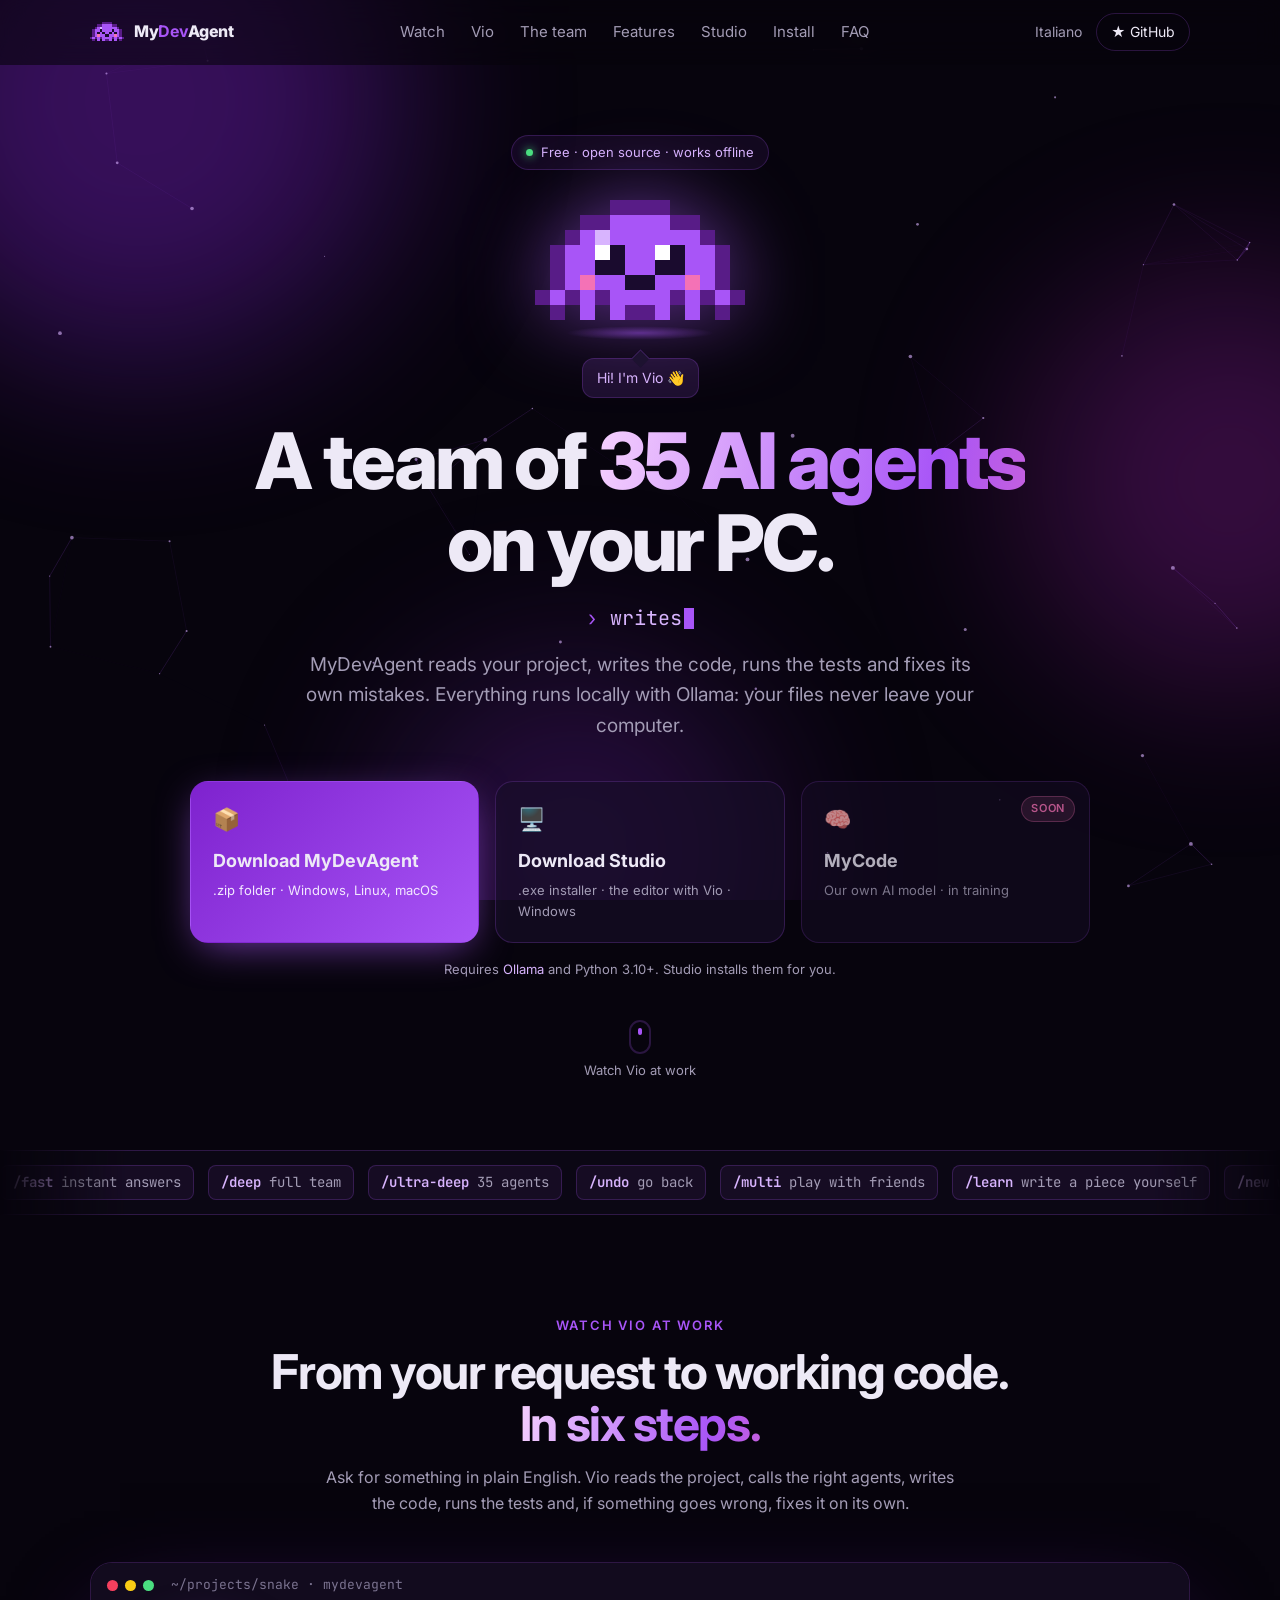
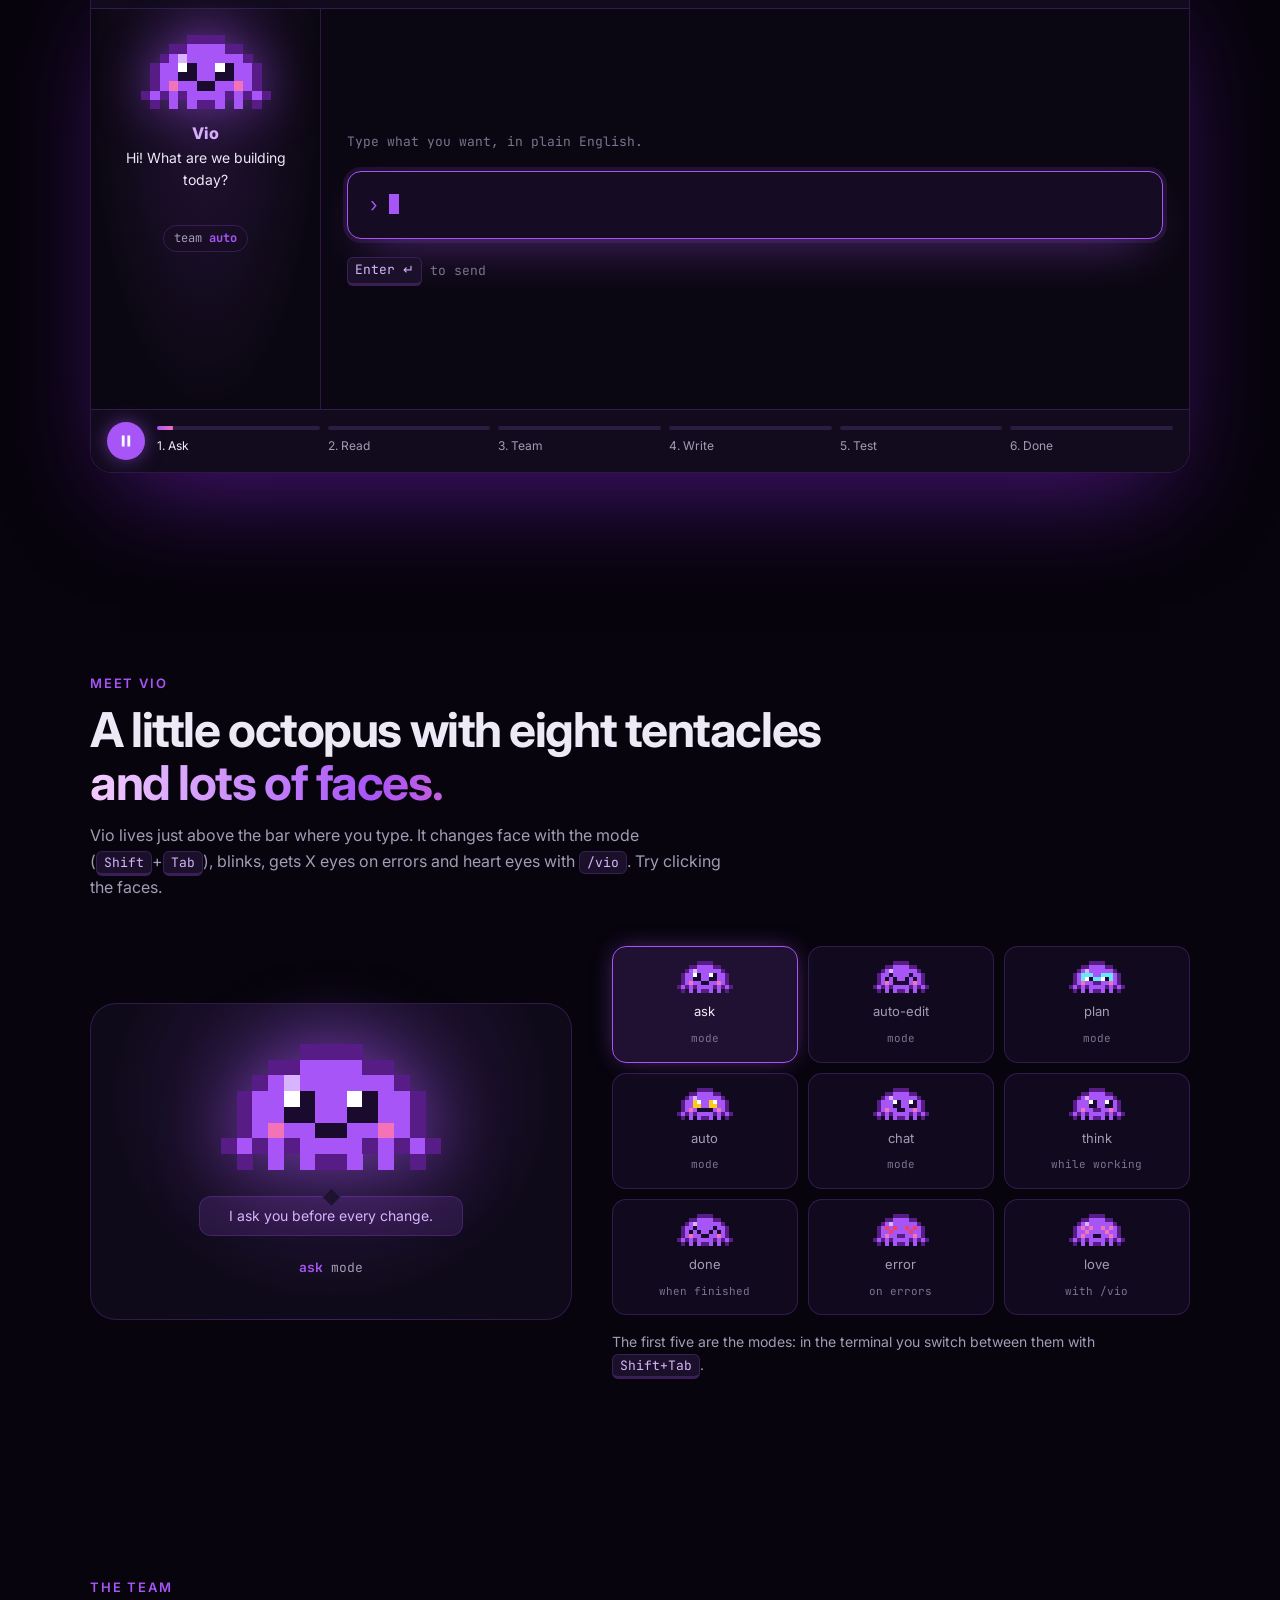
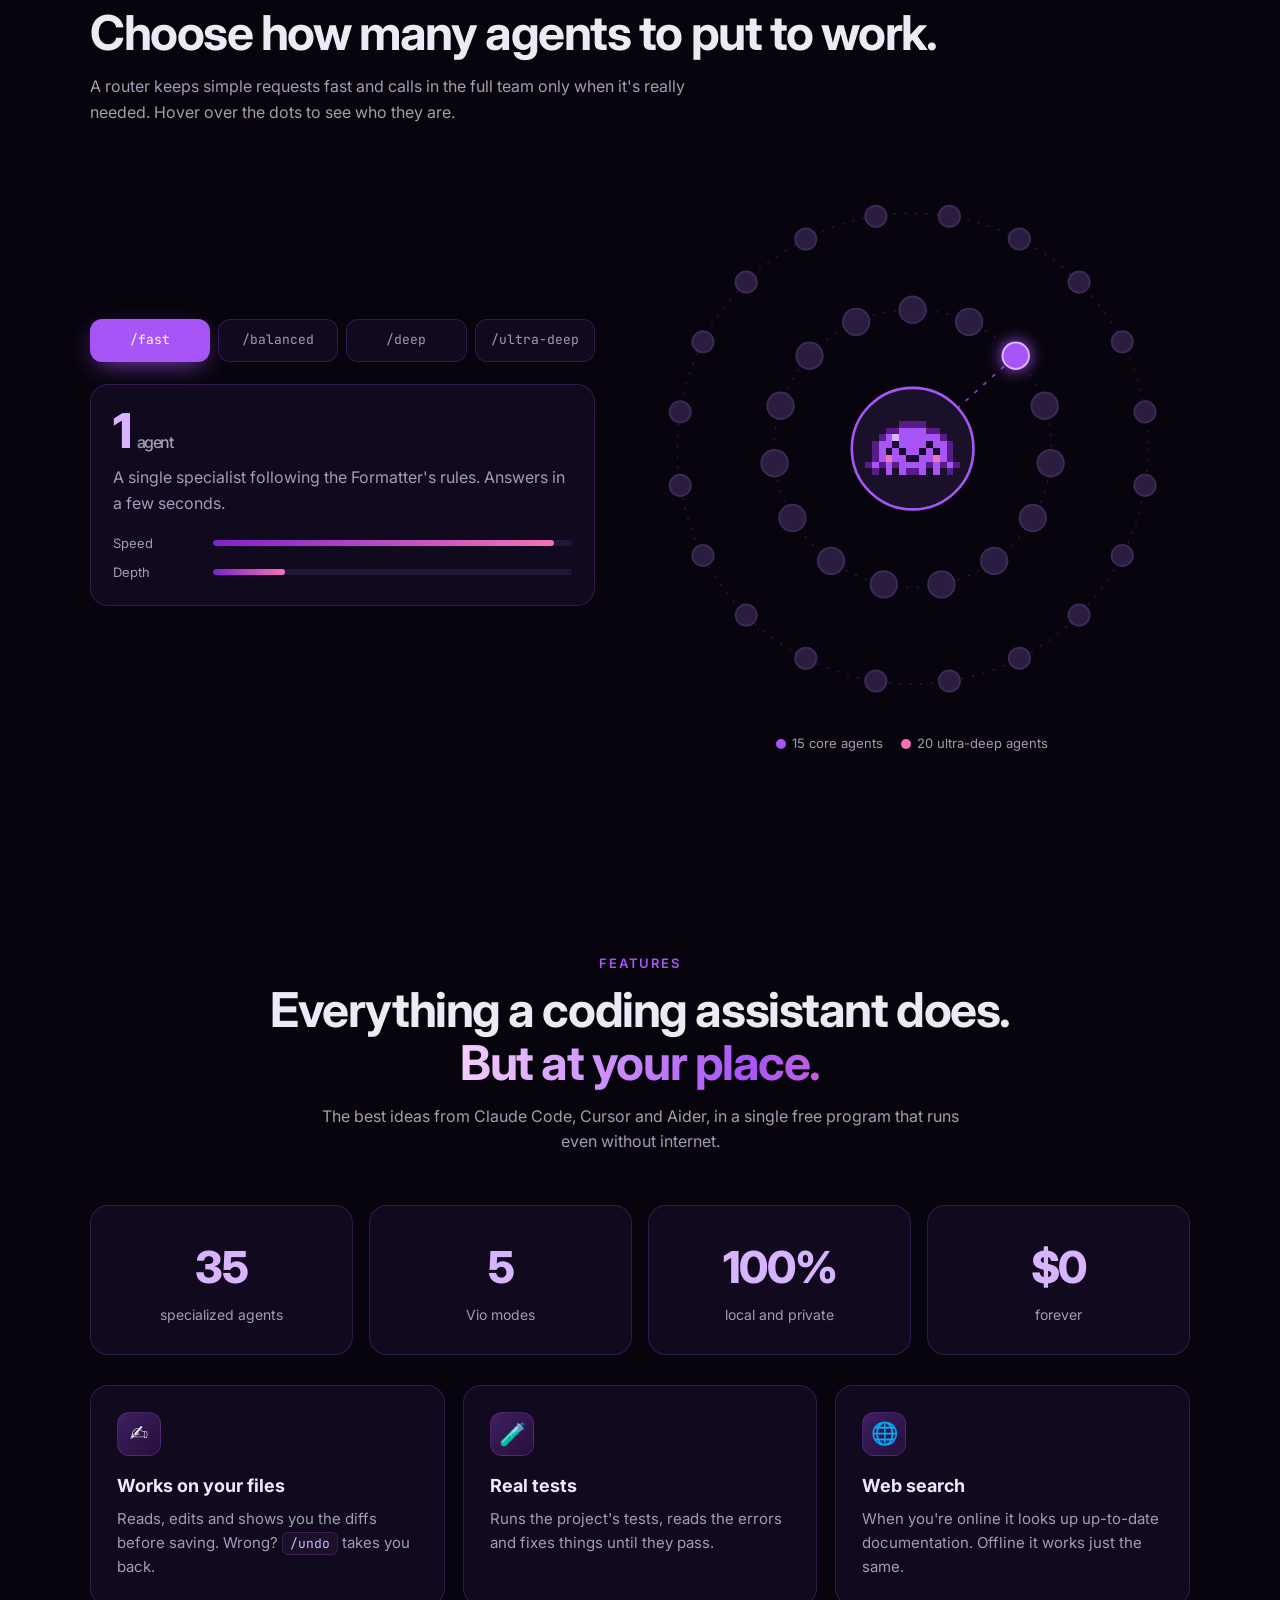
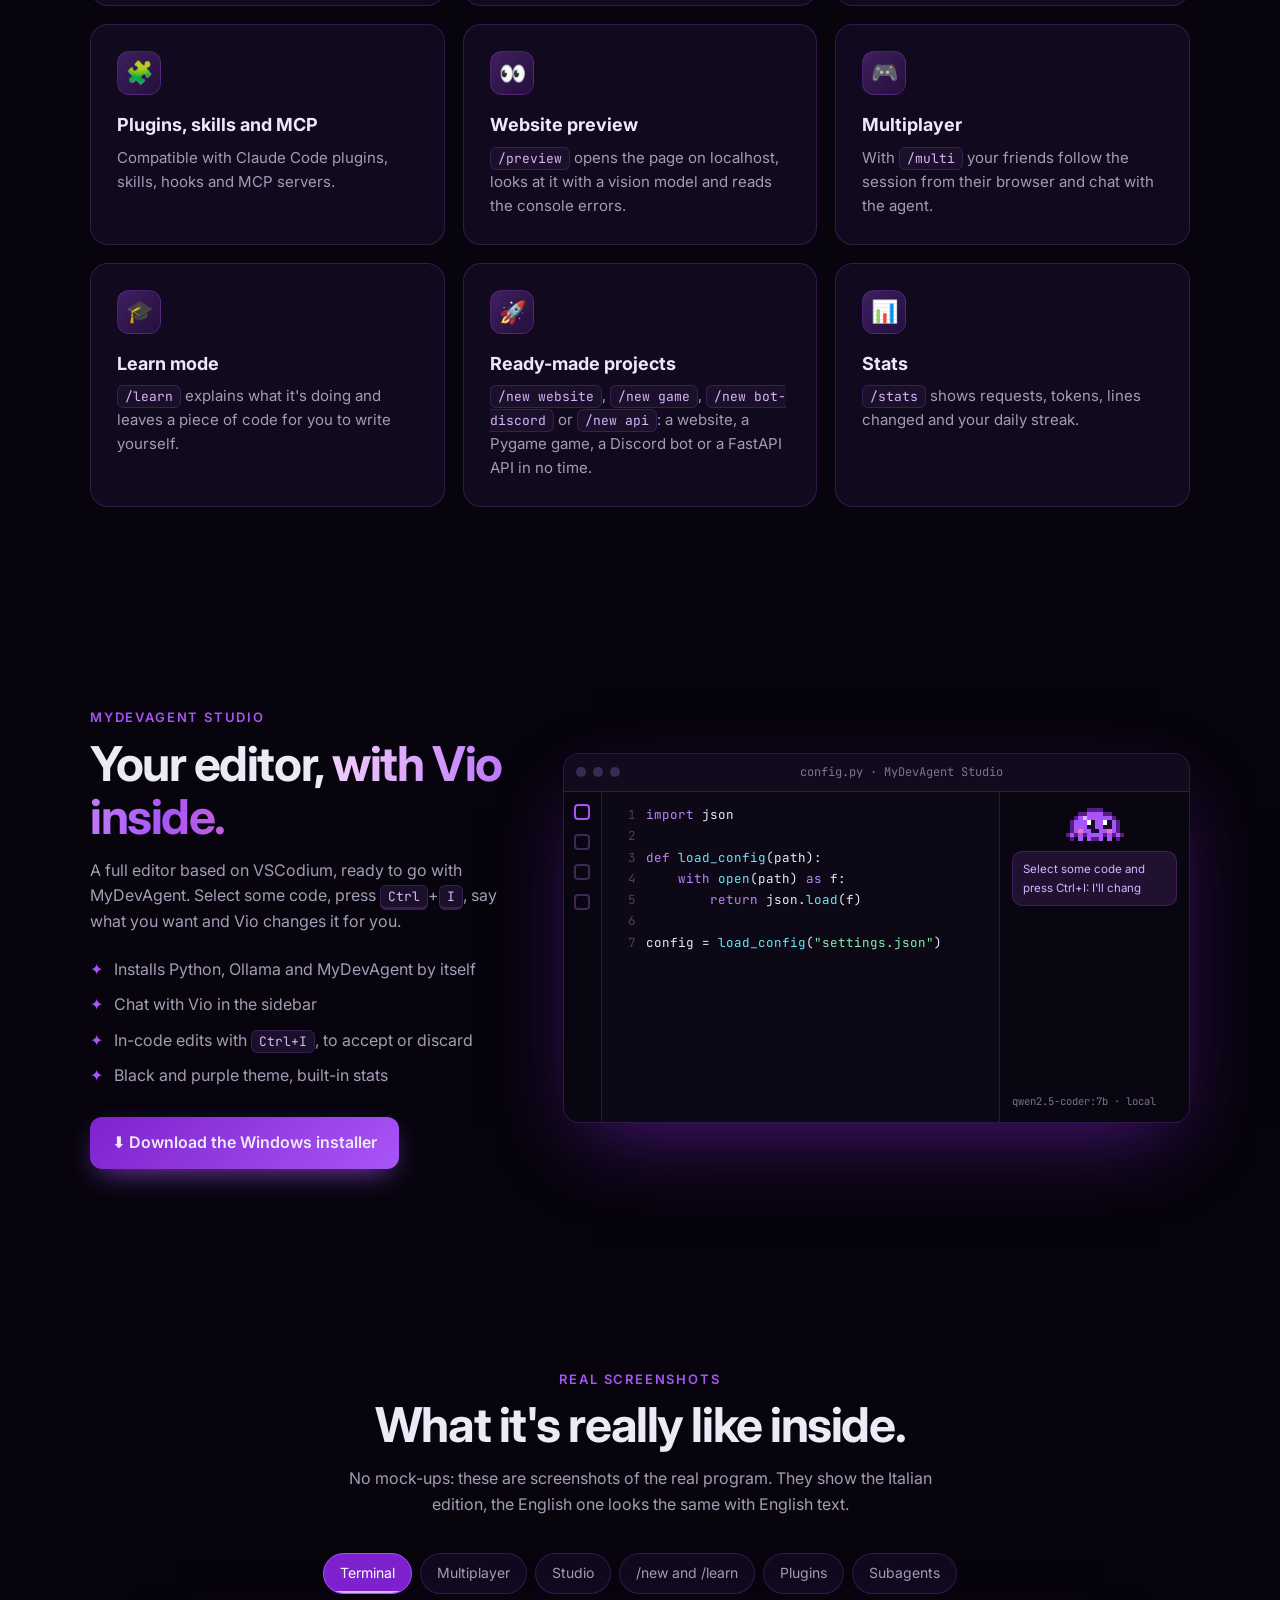
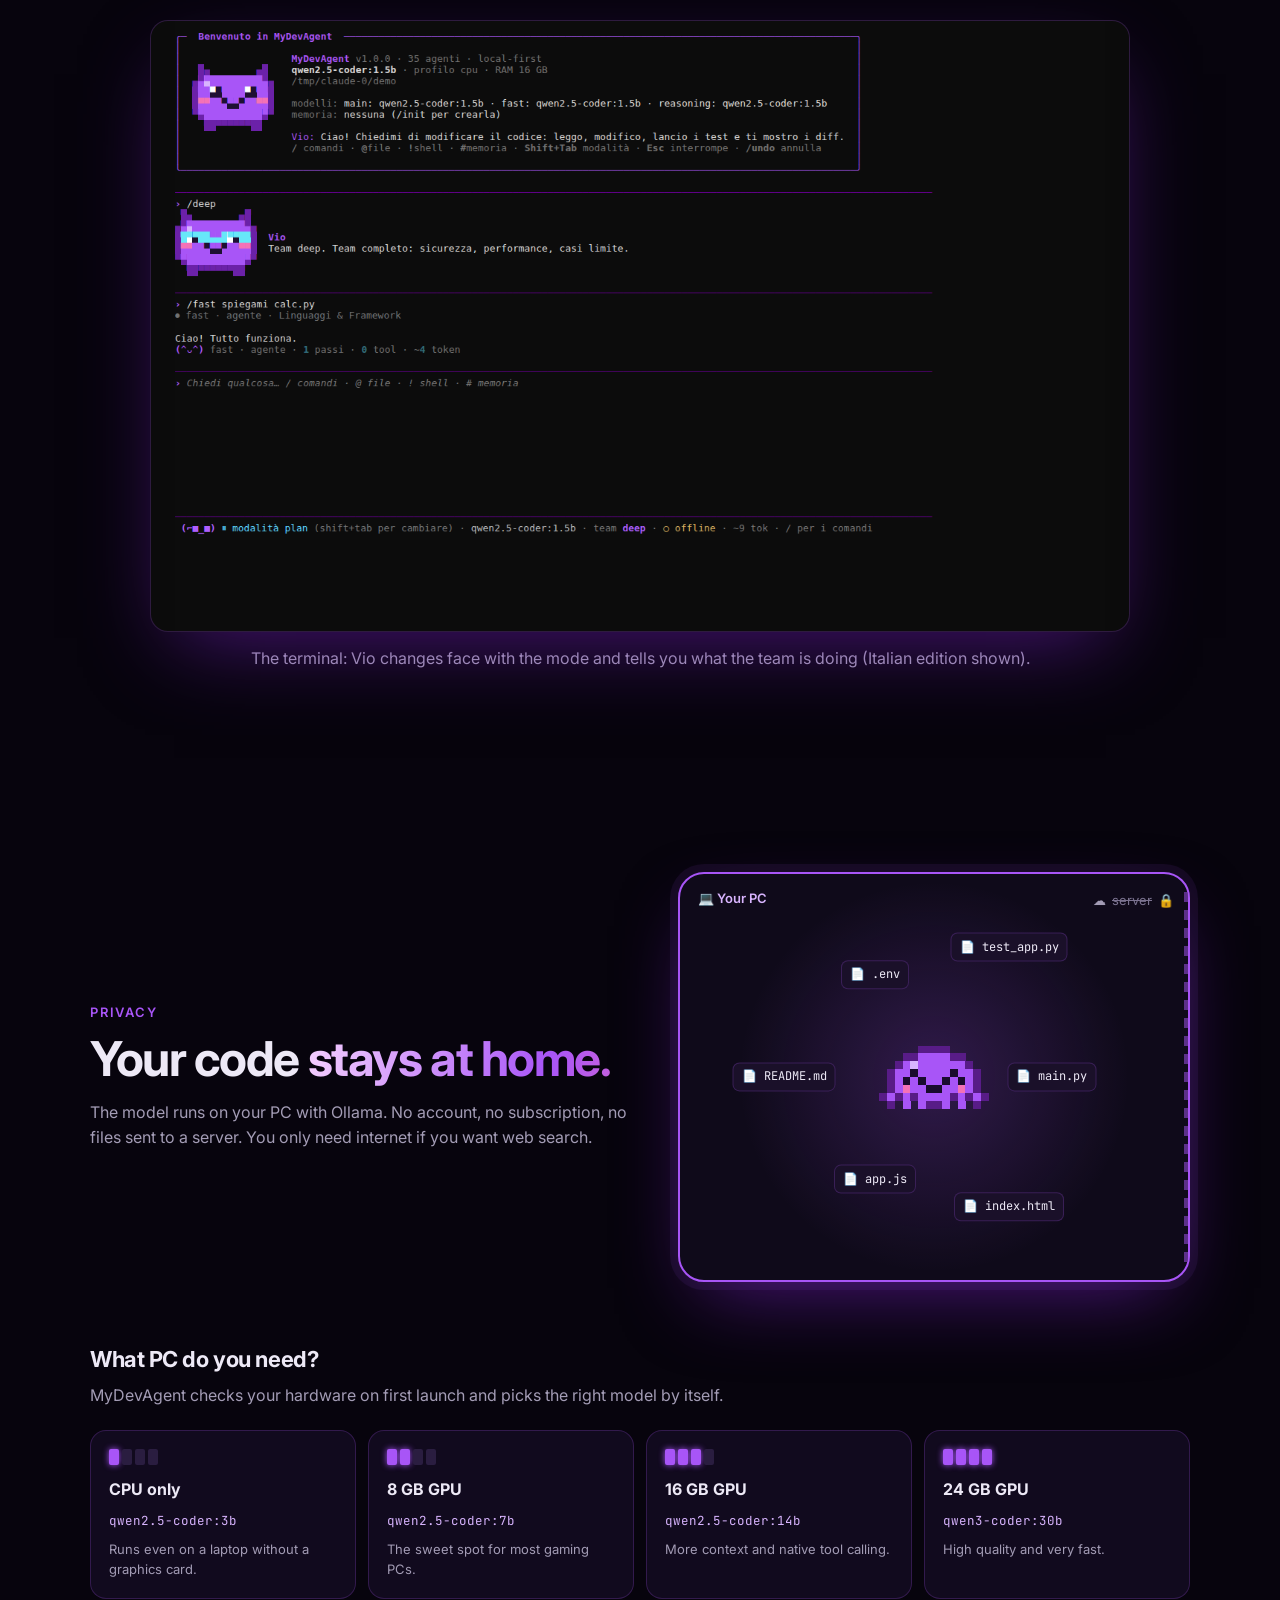
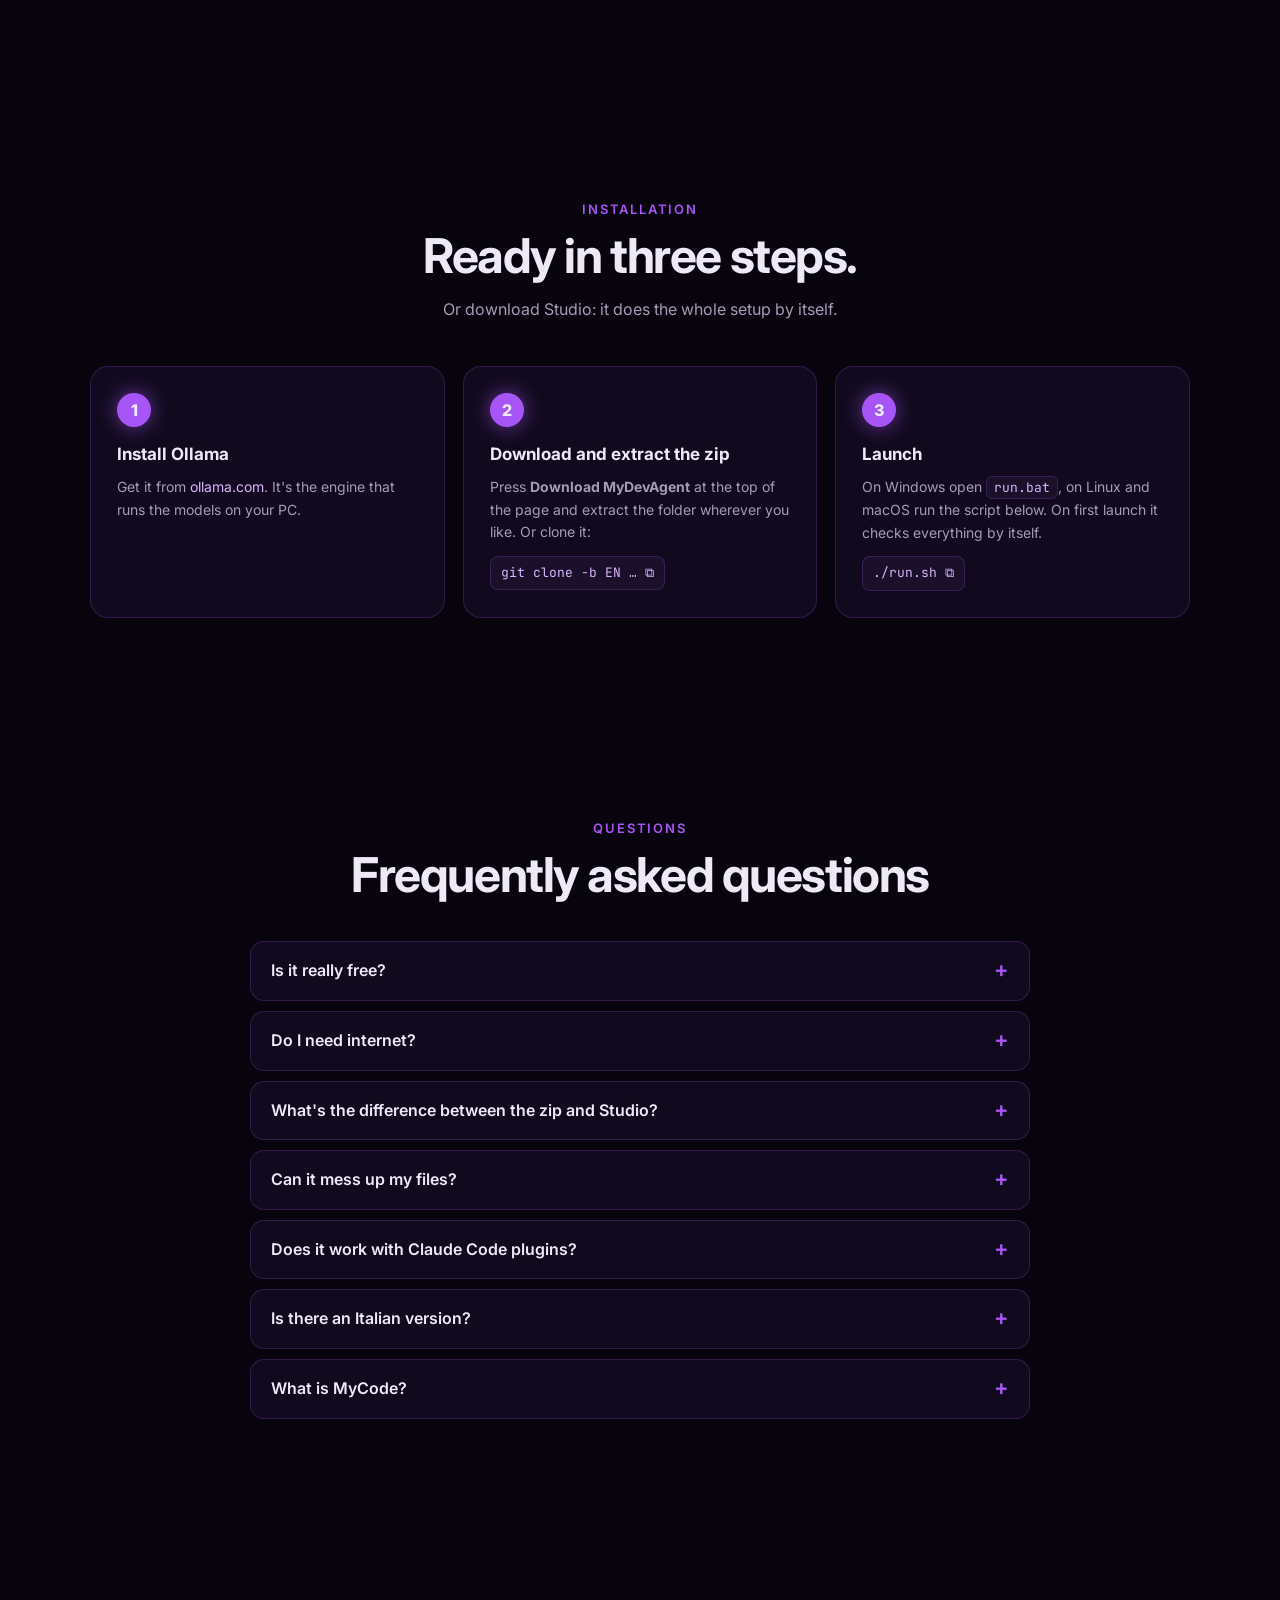
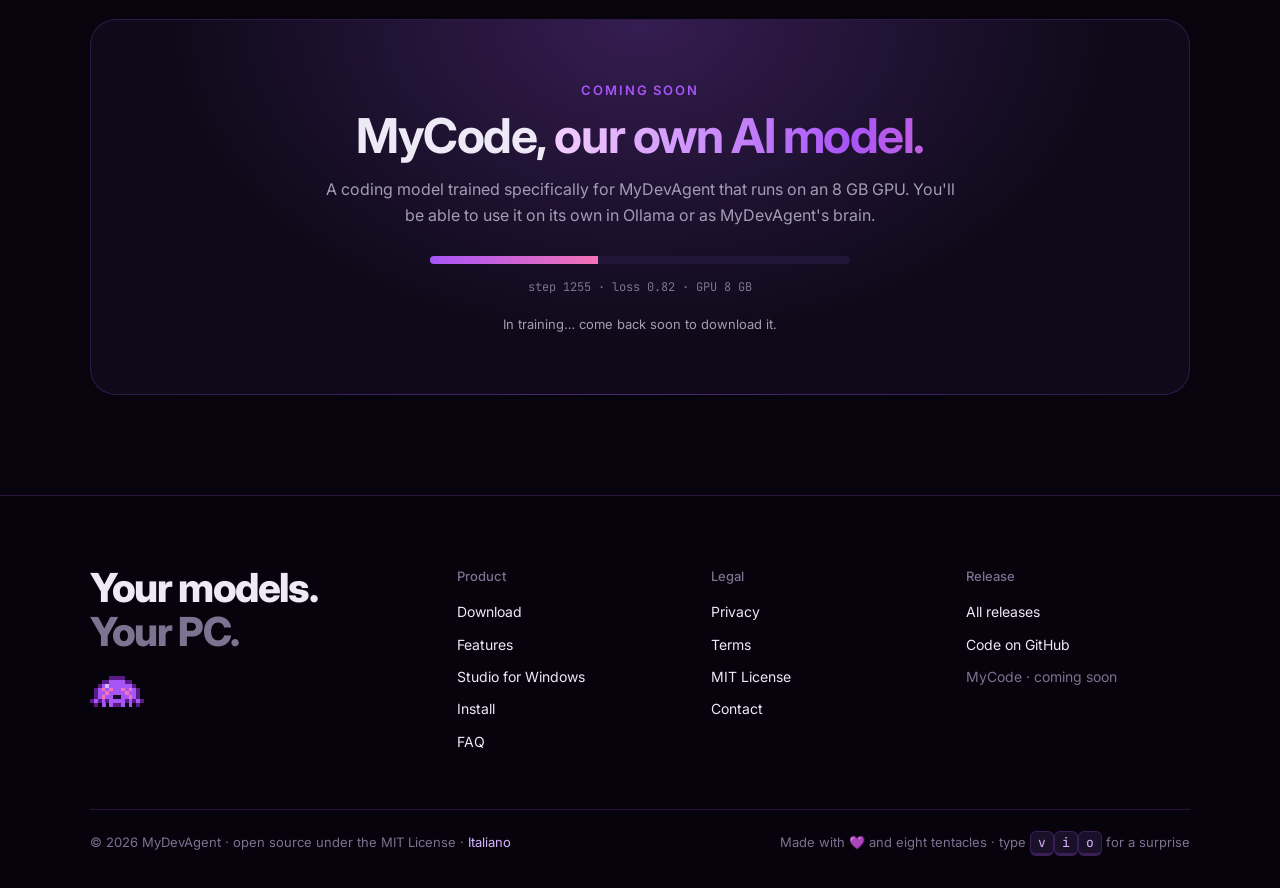
==== en/index.html @ 5b7fefe8 "Fix zip link (branch MyDevAgent) and add the English site under /en/ Co-Authored-By: Claude Opus 5.5" ====
<!doctype html>
<html lang="en">
<head>
<meta charset="utf-8">
<meta name="viewport" content="width=device-width, initial-scale=1">
<title>MyDevAgent · your team of AI agents, on your PC</title>
<meta name="description" content="MyDevAgent: a local-first coding assistant with 35 specialized agents and Vio, the little purple octopus. Runs offline on your PC with Ollama.">
<meta property="og:title" content="MyDevAgent · 35 AI agents on your PC">
<meta property="og:description" content="It reads your project, writes the code, runs the tests and fixes its own mistakes. Free, open source, offline.">
<meta name="theme-color" content="#07040d">
<meta property="og:type" content="website">
<meta property="og:site_name" content="MyDevAgent">
<meta property="og:url" content="https://mydevagent.github.io/en/">
<meta property="og:locale" content="en_US">
<meta property="og:locale:alternate" content="it_IT">
<meta property="og:image" content="https://mydevagent.github.io/img/og.png">
<meta property="og:image:width" content="1200">
<meta property="og:image:height" content="630">
<meta property="og:image:alt" content="Vio, the little purple octopus, and the words: Un team di 35 agenti AI sul tuo PC (A team of 35 AI agents on your PC)">
<meta name="twitter:card" content="summary_large_image">
<link rel="canonical" href="https://mydevagent.github.io/en/">
<link rel="alternate" hreflang="en" href="https://mydevagent.github.io/en/">
<link rel="alternate" hreflang="it" href="https://mydevagent.github.io/">
<link rel="icon" href="data:image/svg+xml,%3Csvg xmlns='http://www.w3.org/2000/svg' viewBox='0 0 14 8' shape-rendering='crispEdges'%3E%3Crect x='4' width='6' height='1' fill='%23581c87'/%3E%3Crect x='2' y='1' width='10' height='6' fill='%23a855f7'/%3E%3Crect x='4' y='3' width='2' height='2' fill='%231a0b2e'/%3E%3Crect x='8' y='3' width='2' height='2' fill='%231a0b2e'/%3E%3Crect x='1' y='7' width='12' height='1' fill='%23581c87'/%3E%3C/svg%3E">
<link rel="preconnect" href="https://fonts.googleapis.com">
<link rel="preconnect" href="https://fonts.gstatic.com" crossorigin>
<link href="https://fonts.googleapis.com/css2?family=Inter:wght@400;500;600;800&family=JetBrains+Mono:wght@400;600&display=swap" rel="stylesheet">
<style>
  :root {
    --bg: #07040d;
    --bg2: #0f0a1a;
    --panel: #0b0712;
    --panel2: #120b1e;
    --card: rgba(24, 14, 40, .65);
    --line: rgba(168, 85, 247, .22);
    --purple: #a855f7;
    --purple-d: #7e22ce;
    --purple-dd: #581c87;
    --lilac: #d8b4fe;
    --pink: #f472b6;
    --green: #4ade80;
    --red: #f43f5e;
    --cyan: #67e8f9;
    --yellow: #facc15;
    --text: #ede9f6;
    --muted: #a39cb5;
    --dim: #7b7390;
    --radius: 18px;
  }
  * { box-sizing: border-box; margin: 0; padding: 0; }
  html { scroll-behavior: smooth; }
  body {
    background: var(--bg);
    color: var(--text);
    font-family: Inter, system-ui, sans-serif;
    line-height: 1.6;
    overflow-x: hidden;
  }
  a { color: inherit; text-decoration: none; }
  button { font: inherit; color: inherit; background: none; border: 0; cursor: pointer; }
  :focus-visible { outline: 2px solid var(--lilac); outline-offset: 3px; border-radius: 6px; }
  .mono { font-family: "JetBrains Mono", ui-monospace, monospace; }
  .wrap { max-width: 1140px; margin: 0 auto; padding: 0 20px; }
  svg.vio { display: block; overflow: visible; }

  /* background: connected stars + glows */
  #sky { position: fixed; inset: 0; z-index: -1; width: 100%; height: 100%; pointer-events: none; }
  .bg { position: fixed; inset: 0; z-index: -2; overflow: hidden; pointer-events: none; }
  .blob { position: absolute; border-radius: 50%; filter: blur(90px); opacity: .4; animation: float 18s ease-in-out infinite; }
  .b1 { width: 520px; height: 520px; background: var(--purple-d); top: -160px; left: -120px; }
  .b2 { width: 420px; height: 420px; background: #c026d3; top: 30%; right: -160px; animation-delay: -6s; opacity: .25; }
  .b3 { width: 380px; height: 380px; background: var(--purple-dd); bottom: -140px; left: 30%; animation-delay: -12s; }
  @keyframes float { 0%,100% { transform: translate(0,0) scale(1); } 33% { transform: translate(60px,40px) scale(1.1); } 66% { transform: translate(-40px,70px) scale(.95); } }

  /* page progress bar */
  #prog { position: fixed; top: 0; left: 0; height: 3px; width: 100%; z-index: 30; transform-origin: 0 50%; transform: scaleX(0);
    background: linear-gradient(90deg, var(--purple-d), var(--pink)); }

  /* top bar */
  nav {
    position: sticky; top: 0; z-index: 10;
    backdrop-filter: blur(14px); -webkit-backdrop-filter: blur(14px); background: rgba(7,4,13,.6);
    border-bottom: 1px solid transparent; transition: border-color .3s;
  }
  nav.scrolled { border-color: var(--line); }
  nav .wrap { display: flex; align-items: center; justify-content: space-between; height: 64px; gap: 16px; }
  .logo { display: flex; align-items: center; gap: 10px; font-weight: 800; letter-spacing: -.02em; }
  .logo svg { width: 34px; }
  .logo span b { color: var(--purple); }
  nav ul { display: flex; gap: 26px; list-style: none; font-size: 15px; color: var(--muted); }
  nav ul a { position: relative; transition: color .2s; }
  nav ul a::after { content: ""; position: absolute; left: 0; right: 0; bottom: -4px; height: 2px; border-radius: 2px; background: var(--purple); transform: scaleX(0); transition: transform .25s; }
  nav ul a:hover, nav ul a.on { color: var(--text); }
  nav ul a.on::after { transform: scaleX(1); }
  .gh { border: 1px solid var(--line); padding: 7px 14px; border-radius: 999px; font-size: 14px; transition: .25s; white-space: nowrap; }
  .gh:hover { border-color: var(--purple); box-shadow: 0 0 20px rgba(168,85,247,.35); }
  .nav-r { display: flex; align-items: center; gap: 14px; }
  .lang { font-size: 14px; color: var(--muted); white-space: nowrap; transition: color .2s; }
  .lang:hover { color: var(--text); }

  /* hero */
  .hero { padding: 70px 0 40px; text-align: center; }
  .pill {
    display: inline-flex; align-items: center; gap: 8px; font-size: 13px; color: var(--lilac);
    border: 1px solid var(--line); background: rgba(168,85,247,.08); padding: 6px 14px; border-radius: 999px;
  }
  .pill i { width: 7px; height: 7px; border-radius: 50%; background: var(--green); box-shadow: 0 0 10px var(--green); animation: pulse 2s infinite; }
  @keyframes pulse { 50% { opacity: .35; } }
  .vio-stage { position: relative; width: 210px; margin: 30px auto 8px; }
  .vio-hero { width: 210px; filter: drop-shadow(0 0 40px rgba(168,85,247,.55)); animation: bob 3.2s ease-in-out infinite; cursor: pointer; }
  .vio-shadow { width: 150px; height: 14px; margin: 6px auto 0; border-radius: 50%; background: radial-gradient(rgba(168,85,247,.45), transparent 70%); animation: shadow 3.2s ease-in-out infinite; }
  @keyframes bob { 50% { transform: translateY(-12px); } }
  @keyframes shadow { 50% { transform: scaleX(.8); opacity: .6; } }
  .px-in rect { animation: pxIn .9s cubic-bezier(.2,.9,.3,1.2) both; animation-delay: var(--d); }
  @keyframes pxIn { from { transform: translate(var(--dx), var(--dy)); opacity: 0; } }
  .bubble {
    position: relative; display: inline-block; font-size: 14px; padding: 8px 14px; border-radius: 12px; margin: 10px 0 22px;
    background: rgba(168,85,247,.14); border: 1px solid var(--line); color: var(--lilac); min-height: 40px;
  }
  .bubble::before { content: ""; position: absolute; top: -7px; left: 50%; width: 12px; height: 12px; margin-left: -6px; transform: rotate(45deg);
    background: #1d1230; border-left: 1px solid var(--line); border-top: 1px solid var(--line); }
  .hearts { position: absolute; inset: 0; pointer-events: none; }
  .heart { position: absolute; left: 50%; top: 30%; width: 14px; animation: heartUp 1.3s ease-out forwards; }
  @keyframes heartUp { to { transform: translate(var(--x), -120px) scale(1.4); opacity: 0; } }
  h1 { font-size: clamp(40px, 7vw, 78px); line-height: 1.05; letter-spacing: -.04em; font-weight: 800; }
  .grad {
    background: linear-gradient(100deg, #f5d0fe, var(--purple) 40%, var(--pink) 70%, var(--purple));
    background-size: 200% auto; -webkit-background-clip: text; background-clip: text; color: transparent;
    animation: shine 6s linear infinite;
  }
  @keyframes shine { to { background-position: 200% center; } }
  .rot { margin-top: 18px; font-size: clamp(15px, 2.4vw, 20px); color: var(--lilac); min-height: 1.6em; }
  .rot .p { color: var(--purple); }
  .caret { display: inline-block; width: .5em; height: 1.05em; background: var(--purple); vertical-align: -.18em; margin-left: 2px; animation: pulse 1s steps(1) infinite; }
  .lead { max-width: 680px; margin: 16px auto 0; font-size: clamp(16px, 2.2vw, 19px); color: var(--muted); }

  /* download buttons */
  .downloads { scroll-margin-top: 90px; display: grid; grid-template-columns: repeat(3, 1fr); gap: 16px; max-width: 900px; margin: 40px auto 0; }
  .dl {
    position: relative; display: flex; flex-direction: column; align-items: flex-start; gap: 4px; text-align: left;
    padding: 20px 22px; border-radius: var(--radius); border: 1px solid var(--line); background: var(--card);
    transition: transform .25s, box-shadow .25s, border-color .25s; overflow: hidden;
  }
  .dl .ic { font-size: 22px; margin-bottom: 6px; }
  .dl strong { font-size: 18px; }
  .dl small { color: var(--muted); font-size: 13px; }
  .dl::after {
    content: ""; position: absolute; inset: 0; background: linear-gradient(120deg, transparent 30%, rgba(255,255,255,.12) 50%, transparent 70%);
    transform: translateX(-100%); transition: transform .7s;
  }
  .dl:hover::after { transform: translateX(100%); }
  .dl:hover { transform: translateY(-4px); border-color: var(--purple); box-shadow: 0 18px 50px -12px rgba(168,85,247,.55); }
  .dl.main { background: linear-gradient(135deg, var(--purple-d), var(--purple)); border-color: transparent; box-shadow: 0 10px 40px -10px rgba(168,85,247,.7); }
  .dl.main small { color: #f3e8ff; }
  .dl.soon { cursor: not-allowed; opacity: .75; }
  .dl.soon:hover { transform: none; box-shadow: none; border-color: var(--line); }
  .tag {
    position: absolute; top: 14px; right: 14px; font-size: 11px; font-weight: 600; letter-spacing: .06em; text-transform: uppercase;
    padding: 3px 9px; border-radius: 999px; background: rgba(244,114,182,.15); color: var(--pink); border: 1px solid rgba(244,114,182,.35);
  }
  .note { margin-top: 16px; font-size: 13px; color: var(--muted); }
  .note a { color: var(--lilac); }
  .scroll-hint { display: inline-flex; flex-direction: column; align-items: center; gap: 6px; margin-top: 40px; color: var(--muted); font-size: 13px; }
  .scroll-hint i { width: 22px; height: 34px; border: 2px solid var(--line); border-radius: 12px; position: relative; }
  .scroll-hint i::after { content: ""; position: absolute; left: 50%; top: 6px; width: 4px; height: 7px; margin-left: -2px; border-radius: 2px; background: var(--purple); animation: wheel 1.6s infinite; }
  @keyframes wheel { to { transform: translateY(10px); opacity: 0; } }

  /* command ribbon */
  .marquee { border-block: 1px solid var(--line); background: rgba(15,10,26,.6); overflow: hidden; padding: 14px 0; margin-top: 30px;
    mask-image: linear-gradient(90deg, transparent, #000 10%, #000 90%, transparent); -webkit-mask-image: linear-gradient(90deg, transparent, #000 10%, #000 90%, transparent); }
  .track { display: flex; gap: 14px; width: max-content; animation: slide 40s linear infinite; }
  .marquee:hover .track { animation-play-state: paused; }
  .track span { font-family: "JetBrains Mono", monospace; font-size: 14px; white-space: nowrap; padding: 5px 12px; border-radius: 8px; border: 1px solid var(--line); background: rgba(168,85,247,.07); color: var(--muted); }
  .track span b { color: var(--lilac); font-weight: 600; }
  @keyframes slide { to { transform: translateX(-50%); } }

  /* sections */
  section { padding: 100px 0; scroll-margin-top: 50px; }
  .kicker { color: var(--purple); font-size: 13px; font-weight: 600; letter-spacing: .14em; text-transform: uppercase; }
  h2 { font-size: clamp(30px, 4.5vw, 48px); letter-spacing: -.03em; line-height: 1.1; margin: 10px 0 14px; }
  .sub { color: var(--muted); max-width: 640px; }
  .center { text-align: center; } .center .sub { margin: 0 auto; }
  code, kbd { font-family: "JetBrains Mono", monospace; font-size: 13px; background: #1a1029; border: 1px solid var(--line); padding: 2px 7px; border-radius: 6px; color: var(--lilac); }
  kbd { border-bottom-width: 3px; }

  /* ====== clip: Vio at work ====== */
  .player { margin-top: 46px; border-radius: 22px; border: 1px solid var(--line); background: var(--panel); overflow: hidden;
    box-shadow: 0 40px 100px -30px rgba(126,34,206,.6); }
  .p-top { display: flex; align-items: center; gap: 7px; padding: 12px 16px; background: var(--panel2); border-bottom: 1px solid var(--line); font-size: 13px; color: var(--dim); }
  .p-top i { width: 11px; height: 11px; border-radius: 50%; background: #3b2a55; }
  .p-top i:nth-child(1) { background: var(--red); } .p-top i:nth-child(2) { background: var(--yellow); } .p-top i:nth-child(3) { background: var(--green); }
  .p-top span { margin-left: 10px; }
  .p-body { display: grid; grid-template-columns: 230px 1fr; min-height: 400px; }
  .p-side { border-right: 1px solid var(--line); padding: 26px 20px; display: flex; flex-direction: column; align-items: center; gap: 12px; text-align: center;
    background: radial-gradient(ellipse at 50% 20%, rgba(168,85,247,.16), transparent 70%); }
  .p-side .vio { width: 130px; filter: drop-shadow(0 0 24px rgba(168,85,247,.5)); animation: bob 3.2s ease-in-out infinite; }
  .p-name { font-weight: 800; color: var(--lilac); }
  .p-say { font-size: 14px; color: var(--text); min-height: 66px; }
  .p-chip { font-family: "JetBrains Mono", monospace; font-size: 12px; padding: 3px 10px; border-radius: 999px; border: 1px solid var(--line); color: var(--muted); }
  .p-chip b { color: var(--purple); }
  .stage { position: relative; min-height: 400px; overflow: hidden; font-family: "JetBrains Mono", monospace; font-size: 14px; }
  .stage.paused *, .stage.paused *::before, .stage.paused *::after { animation-play-state: paused !important; }
  .scene { position: absolute; inset: 0; padding: 26px; animation: sceneIn .5s ease both; }
  @keyframes sceneIn { from { opacity: 0; transform: translateY(14px); } }
  .p-ctrl { display: flex; align-items: center; gap: 12px; padding: 12px 16px; border-top: 1px solid var(--line); background: var(--panel2); }
  .play { width: 38px; height: 38px; flex: none; border-radius: 50%; display: grid; place-items: center; background: var(--purple); box-shadow: 0 0 18px rgba(168,85,247,.5); transition: transform .2s; }
  .play:hover { transform: scale(1.08); }
  .play svg { width: 14px; height: 14px; fill: #fff; }
  .chaps { flex: 1; display: grid; grid-template-columns: repeat(6, 1fr); gap: 8px; }
  .chap { text-align: left; font-size: 12px; color: var(--muted); padding: 2px 0; }
  .chap .bar { display: block; height: 4px; border-radius: 4px; background: #2a1d40; overflow: hidden; margin-bottom: 6px; }
  .chap .bar i { display: block; height: 100%; width: 100%; transform-origin: 0 50%; transform: scaleX(0); background: linear-gradient(90deg, var(--purple), var(--pink)); }
  .chap.on { color: var(--text); }
  .chap:hover { color: var(--lilac); }

  /* scene: ask */
  .ask { height: 100%; display: flex; flex-direction: column; justify-content: center; gap: 18px; }
  .ask-hint { color: var(--dim); font-size: 13px; }
  .ask-box { font-size: clamp(15px, 2vw, 19px); padding: 18px 20px; border-radius: 14px; border: 1px solid var(--purple); background: #150c24;
    box-shadow: 0 0 0 4px rgba(168,85,247,.12), 0 20px 50px -20px rgba(168,85,247,.6); min-height: 66px; }
  .ask-box .p { color: var(--purple); margin-right: 8px; }
  .ask-keys { display: flex; gap: 8px; align-items: center; color: var(--dim); font-size: 13px; }
  .press { animation: press .35s ease; }
  @keyframes press { 50% { transform: translateY(3px) scale(.94); background: var(--purple); color: #fff; } }
  .sent { animation: sent .6s ease forwards; }
  @keyframes sent { to { transform: translateY(-30px); opacity: .0; } }

  /* scene: read */
  .read { display: grid; grid-template-columns: 1fr 1.25fr; gap: 22px; height: 100%; }
  .pane { border: 1px solid var(--line); border-radius: 12px; background: rgba(15,10,26,.8); padding: 14px; overflow: hidden; }
  .pane h4 { font-family: Inter, sans-serif; font-size: 12px; letter-spacing: .12em; text-transform: uppercase; color: var(--dim); margin-bottom: 10px; }
  .tree { list-style: none; display: grid; gap: 3px; font-size: 13px; }
  .tree li { padding: 4px 8px; border-radius: 6px; color: var(--muted); transition: background .25s, color .25s; }
  .tree li.scan { background: rgba(168,85,247,.22); color: var(--text); }
  .tree li.ok::after { content: " ✓"; color: var(--green); }
  .plan { list-style: none; display: grid; gap: 10px; font-size: 13px; }
  .plan li { display: flex; gap: 10px; opacity: 0; transform: translateX(14px); transition: .45s; }
  .plan li.in { opacity: 1; transform: none; }
  .plan li b { color: var(--lilac); font-weight: 600; }
  .plan li::before { content: attr(data-n); flex: none; width: 22px; height: 22px; border-radius: 50%; display: grid; place-items: center; background: var(--purple-dd); color: #fff; font-size: 11px; }
  .scanbar { position: absolute; left: 26px; right: 26px; height: 2px; background: linear-gradient(90deg, transparent, var(--purple), transparent); top: 26px; animation: scanY 1.6s ease-in-out infinite; opacity: .6; }
  @keyframes scanY { 50% { top: calc(100% - 28px); } }

  /* scene: team */
  .net { width: 100%; height: 100%; }
  .net .ln { stroke: var(--purple); stroke-width: 2; opacity: .5; transition: stroke-dashoffset .7s ease; }
  .net .fl { stroke: var(--lilac); stroke-width: 2.5; stroke-dasharray: 3 14; opacity: 0; transition: opacity .3s; animation: flow 1s linear infinite; }
  .net .fl.on { opacity: .9; }
  @keyframes flow { to { stroke-dashoffset: -17; } }
  .net .nd { opacity: 0; transform: scale(.4); transform-box: fill-box; transform-origin: center; transition: .45s cubic-bezier(.2,.9,.3,1.4); }
  .net .nd.on { opacity: 1; transform: none; }
  .net rect.box { fill: #1a1029; stroke: var(--purple); stroke-width: 1.5; }
  .net text { fill: var(--text); font-family: Inter, sans-serif; font-size: 15px; font-weight: 600; text-anchor: middle; dominant-baseline: central; }
  .net text.ic { font-size: 16px; }
  .net .router { fill: var(--muted); font-family: "JetBrains Mono", monospace; font-size: 14px; font-weight: 400; }
  .net .router tspan.m { fill: var(--pink); font-weight: 600; }
  .net .core { fill: #1a1029; stroke: var(--purple); stroke-width: 2; }
  .net .halo { fill: none; stroke: var(--purple); opacity: .5; transform-box: fill-box; transform-origin: center; animation: halo 2s ease-out infinite; }
  @keyframes halo { from { transform: scale(1); opacity: .6; } to { transform: scale(1.7); opacity: 0; } }

  /* scene: write */
  .ed { height: 100%; border: 1px solid var(--line); border-radius: 12px; overflow: hidden; background: rgba(12,7,20,.9); display: flex; flex-direction: column; }
  .tabs { display: flex; background: var(--panel2); border-bottom: 1px solid var(--line); font-size: 12px; }
  .tabs span { padding: 8px 14px; color: var(--dim); border-right: 1px solid var(--line); transition: .3s; }
  .tabs span.on { color: var(--text); background: rgba(12,7,20,.9); box-shadow: inset 0 2px var(--purple); }
  .tabs span.ok::after { content: " ✓"; color: var(--green); }
  .tabs em { margin-left: auto; padding: 8px 14px; font-style: normal; color: var(--green); }
  .code { padding: 10px 0; font-size: 13px; line-height: 1.65; overflow: hidden; flex: 1; }
  .code .l { display: block; white-space: pre; padding: 0 14px 0 0; opacity: 0; transform: translateX(-8px); transition: .25s; }
  .code .l::before { content: attr(data-g); display: inline-block; width: 42px; padding-right: 12px; text-align: right; color: #4a3d63; }
  .code .l.in { opacity: 1; transform: none; }
  .code .l.add { background: rgba(74,222,128,.09); }
  .code .l.add::before { content: "+"; color: var(--green); }
  .code .l.del { background: rgba(244,63,94,.12); text-decoration: line-through; text-decoration-color: rgba(244,63,94,.5); }
  .code .l.del::before { content: "-"; color: var(--red); }
  .k { color: #c084fc; } .s { color: #86efac; } .f { color: var(--cyan); } .n { color: #fbbf24; } .cm { color: var(--dim); }

  /* scene: test */
  .tt { height: 100%; border: 1px solid var(--line); border-radius: 12px; background: rgba(12,7,20,.9); padding: 16px 18px; font-size: 13.5px; line-height: 1.75; overflow: hidden; }
  .tt div { white-space: pre-wrap; animation: sceneIn .3s ease both; }
  .tt .p { color: var(--purple); } .tt .ok { color: var(--green); } .tt .err { color: var(--red); } .tt .d { color: var(--dim); } .tt .c { color: var(--cyan); }
  .tt .v { color: var(--lilac); font-weight: 600; }
  .dots i { font-style: normal; color: var(--green); } .dots i.x { color: var(--red); }
  .shake { animation: shake .45s ease; }
  @keyframes shake { 20%, 60% { transform: translateX(-6px); } 40%, 80% { transform: translateX(6px); } }

  /* scene: done */
  .fin { height: 100%; display: flex; flex-direction: column; justify-content: center; align-items: center; gap: 20px; text-align: center; }
  .fin h3 { font-family: Inter, sans-serif; font-size: clamp(26px, 4vw, 38px); letter-spacing: -.03em; }
  .kpis { display: grid; grid-template-columns: repeat(4, 1fr); gap: 10px; width: 100%; max-width: 560px; }
  .kpi { border: 1px solid var(--line); border-radius: 12px; padding: 12px 6px; background: rgba(24,14,40,.8); opacity: 0; transform: translateY(12px); transition: .4s; }
  .kpi.in { opacity: 1; transform: none; }
  .kpi b { display: block; font-family: Inter, sans-serif; font-size: 24px; color: var(--lilac); }
  .kpi span { font-size: 11px; color: var(--muted); }
  .fake-btns { display: flex; gap: 10px; flex-wrap: wrap; justify-content: center; font-size: 13px; }
  .fake-btns span { padding: 8px 14px; border-radius: 10px; border: 1px solid var(--line); }
  .fake-btns span:first-child { background: var(--purple); border-color: transparent; }
  .conf { position: absolute; left: 50%; top: 45%; width: 8px; height: 8px; pointer-events: none; animation: conf 1.5s cubic-bezier(.1,.7,.3,1) forwards; }
  @keyframes conf { to { transform: translate(var(--x), var(--y)) rotate(var(--r)); opacity: 0; } }

  /* ====== Vio's faces ====== */
  .faces { display: grid; grid-template-columns: 1fr 1.2fr; gap: 40px; align-items: center; margin-top: 46px; }
  .face-big { text-align: center; padding: 40px 20px; border-radius: 26px; border: 1px solid var(--line);
    background: radial-gradient(ellipse at 50% 30%, rgba(168,85,247,.22), transparent 65%), var(--bg2); }
  .face-big .vio { width: 220px; margin: 0 auto; filter: drop-shadow(0 0 36px rgba(168,85,247,.55)); animation: bob 3.2s ease-in-out infinite; }
  .face-big .bubble { margin-top: 26px; min-width: 60%; }
  .face-big .fname { font-family: "JetBrains Mono", monospace; font-size: 13px; color: var(--muted); }
  .face-big .fname b { color: var(--purple); }
  .face-list { display: grid; grid-template-columns: repeat(3, 1fr); gap: 10px; }
  .face { display: flex; flex-direction: column; align-items: center; gap: 8px; padding: 14px 8px; border-radius: 14px; border: 1px solid var(--line); background: var(--card); font-size: 13px; color: var(--muted); transition: .2s; }
  .face .vio { width: 56px; }
  .face:hover { border-color: rgba(168,85,247,.6); color: var(--text); transform: translateY(-2px); }
  .face.on { border-color: var(--purple); color: var(--text); background: rgba(168,85,247,.16); box-shadow: 0 0 24px -6px rgba(168,85,247,.6); }
  .face small { font-family: "JetBrains Mono", monospace; font-size: 11px; color: var(--dim); }
  .kbd-flash { animation: press .4s ease; }
  .face-tip { margin-top: 16px; font-size: 14px; color: var(--muted); }

  /* ====== team ====== */
  .team { display: grid; grid-template-columns: 1fr 1.1fr; gap: 40px; align-items: center; margin-top: 46px; }
  .mode-btns { display: grid; grid-template-columns: repeat(4, 1fr); gap: 8px; }
  .mode-btn { padding: 10px 6px; border-radius: 12px; border: 1px solid var(--line); background: var(--card); font-family: "JetBrains Mono", monospace; font-size: 13px; color: var(--muted); transition: .2s; }
  .mode-btn:hover { color: var(--text); border-color: rgba(168,85,247,.6); }
  .mode-btn.on { background: var(--purple); color: #fff; border-color: transparent; box-shadow: 0 8px 26px -8px rgba(168,85,247,.8); }
  .mode-info { margin-top: 22px; padding: 22px; border-radius: var(--radius); border: 1px solid var(--line); background: var(--card); }
  .mode-info .count { font-size: 48px; font-weight: 800; letter-spacing: -.03em; line-height: 1; color: var(--lilac); }
  .mode-info .count small { font-size: 16px; font-weight: 500; color: var(--muted); margin-left: 6px; }
  .mode-info p { color: var(--muted); margin: 10px 0 16px; min-height: 52px; }
  .meter { display: grid; grid-template-columns: 90px 1fr; align-items: center; gap: 10px; font-size: 13px; color: var(--muted); margin-top: 8px; }
  .meter span { height: 6px; border-radius: 6px; background: #221638; overflow: hidden; }
  .meter i { display: block; height: 100%; border-radius: 6px; background: linear-gradient(90deg, var(--purple-d), var(--pink)); transition: width .8s cubic-bezier(.2,.8,.2,1); }
  .constel { position: relative; }
  .constel > svg { width: 100%; height: auto; display: block; }
  .constel .spoke { stroke: var(--purple); stroke-width: 1.4; stroke-dasharray: 3 6; opacity: 0; transition: opacity .4s; animation: flow 1.2s linear infinite; }
  .constel .spoke.on { opacity: .75; }
  .constel .ring { fill: none; stroke: var(--line); stroke-dasharray: 2 6; }
  .constel .dot { fill: #2a1d40; stroke: #3b2a55; stroke-width: 1.5; transition: fill .4s, stroke .4s, r .4s; cursor: pointer; }
  .constel .dot.on { fill: var(--purple); stroke: var(--lilac); filter: drop-shadow(0 0 6px var(--purple)); }
  .constel .dot.ultra.on { fill: var(--pink); stroke: #fbcfe8; filter: drop-shadow(0 0 6px var(--pink)); }
  .tip { position: absolute; pointer-events: none; transform: translate(-50%, -140%); padding: 5px 10px; border-radius: 8px; font-size: 12px; white-space: nowrap;
    background: #1d1230; border: 1px solid var(--purple); opacity: 0; transition: opacity .15s; }
  .tip.show { opacity: 1; }
  .legend { display: flex; gap: 18px; justify-content: center; font-size: 13px; color: var(--muted); margin-top: 6px; }
  .legend i { display: inline-block; width: 10px; height: 10px; border-radius: 50%; margin-right: 6px; vertical-align: -1px; }

  /* ====== features ====== */
  .stats { display: grid; grid-template-columns: repeat(4, 1fr); gap: 16px; margin-top: 50px; }
  .stat { text-align: center; padding: 26px 10px; border-radius: var(--radius); border: 1px solid var(--line); background: var(--card); }
  .stat b { display: block; font-size: 44px; font-weight: 800; letter-spacing: -.03em; color: var(--lilac); }
  .stat span { color: var(--muted); font-size: 14px; }
  .grid { display: grid; grid-template-columns: repeat(3, 1fr); gap: 18px; margin-top: 30px; }
  .card {
    position: relative; padding: 26px; border-radius: var(--radius); background: var(--card); border: 1px solid var(--line);
    transition: transform .3s, border-color .3s; transform-style: preserve-3d;
  }
  .card::before {
    content: ""; position: absolute; inset: 0; border-radius: inherit; opacity: 0; transition: opacity .3s; pointer-events: none;
    background: radial-gradient(400px circle at var(--mx, 50%) var(--my, 50%), rgba(168,85,247,.18), transparent 60%);
  }
  .card:hover { border-color: rgba(168,85,247,.5); }
  .card:hover::before { opacity: 1; }
  .card .ic {
    width: 44px; height: 44px; border-radius: 12px; display: grid; place-items: center; font-size: 22px; margin-bottom: 16px;
    background: linear-gradient(135deg, rgba(168,85,247,.3), rgba(88,28,135,.3)); border: 1px solid var(--line); transition: transform .4s;
  }
  .card:hover .ic { transform: rotate(-8deg) scale(1.1); }
  .card h3 { font-size: 18px; margin-bottom: 6px; }
  .card p { color: var(--muted); font-size: 15px; }

  /* ====== studio ====== */
  .studio { display: grid; grid-template-columns: .85fr 1.25fr; gap: 46px; align-items: center; }
  .studio ul { list-style: none; margin: 22px 0 28px; display: grid; gap: 10px; }
  .studio li { position: relative; padding-left: 24px; color: var(--muted); }
  .studio li::before { content: "✦"; position: absolute; left: 0; color: var(--purple); }
  .btn {
    display: inline-flex; align-items: center; gap: 8px; padding: 13px 22px; border-radius: 12px; font-weight: 600;
    background: linear-gradient(135deg, var(--purple-d), var(--purple)); box-shadow: 0 10px 30px -10px rgba(168,85,247,.8); transition: transform .2s;
  }
  .btn:hover { transform: translateY(-2px); }
  .sw { border-radius: 16px; overflow: hidden; border: 1px solid var(--line); background: #0d0816; box-shadow: 0 30px 80px -24px rgba(126,34,206,.6); font-family: "JetBrains Mono", monospace; }
  .sw-top { display: flex; align-items: center; gap: 7px; padding: 9px 12px; background: var(--panel2); border-bottom: 1px solid var(--line); font-size: 12px; color: var(--dim); }
  .sw-top i { width: 10px; height: 10px; border-radius: 50%; background: #3b2a55; }
  .sw-top span { margin: 0 auto; }
  .sw-body { display: grid; grid-template-columns: 38px 1fr 190px; height: 330px; }
  .sw-act { background: #0a0611; border-right: 1px solid var(--line); display: flex; flex-direction: column; align-items: center; gap: 14px; padding-top: 12px; }
  .sw-act i { width: 16px; height: 16px; border-radius: 4px; border: 2px solid #3b2a55; }
  .sw-act i.on { border-color: var(--purple); }
  .sw-ed { position: relative; padding: 12px 0; font-size: 12.5px; line-height: 1.7; overflow: hidden; }
  .sw-ed .l { display: block; white-space: pre; padding-right: 10px; transition: background .3s; }
  .sw-ed .l::before { content: attr(data-g); display: inline-block; width: 34px; padding-right: 10px; text-align: right; color: #4a3d63; }
  .sw-ed .l.sel { background: rgba(168,85,247,.25); }
  .sw-ed .l.add { background: rgba(74,222,128,.1); animation: sceneIn .3s both; }
  .sw-ed .l.add::before { content: "+"; color: var(--green); }
  .sw-ed .l.del { background: rgba(244,63,94,.13); }
  .sw-ed .l.del::before { content: "-"; color: var(--red); }
  .inl { margin: 4px 10px 4px 34px; padding: 8px 10px; border-radius: 8px; border: 1px solid var(--purple); background: #1a1029; font-size: 12px; box-shadow: 0 10px 30px -10px rgba(168,85,247,.7); animation: sceneIn .3s both; }
  .inl .p { color: var(--purple); }
  .inl .acts { display: flex; gap: 8px; margin-top: 8px; }
  .inl .acts span { padding: 3px 9px; border-radius: 6px; border: 1px solid var(--line); color: var(--muted); }
  .inl .acts span.ok { background: var(--purple); color: #fff; border-color: transparent; }
  .keys { position: absolute; right: 14px; top: 12px; display: flex; gap: 6px; opacity: 0; transition: opacity .2s; }
  .keys.on { opacity: 1; }
  .keys kbd { font-size: 13px; padding: 4px 9px; }
  .sw-chat { border-left: 1px solid var(--line); background: #0a0611; padding: 12px; display: flex; flex-direction: column; gap: 10px; font-size: 11.5px; font-family: Inter, sans-serif; }
  .sw-chat .vio { width: 58px; margin: 4px auto 0; }
  .sw-chat .msg { padding: 8px 10px; border-radius: 10px; background: rgba(168,85,247,.14); border: 1px solid var(--line); color: var(--lilac); min-height: 52px; }
  .sw-chat .ctx { margin-top: auto; font-family: "JetBrains Mono", monospace; font-size: 10.5px; color: var(--dim); }

  /* ====== gallery ====== */
  .gtabs { display: flex; flex-wrap: wrap; gap: 8px; justify-content: center; margin-top: 36px; }
  .gtab { padding: 8px 16px; border-radius: 999px; border: 1px solid var(--line); background: var(--card); font-size: 14px; color: var(--muted); transition: .2s; position: relative; overflow: hidden; }
  .gtab:hover { color: var(--text); }
  .gtab.on { color: #fff; background: var(--purple-d); border-color: var(--purple); }
  .gtab.on::after { content: ""; position: absolute; left: 0; bottom: 0; height: 2px; width: 100%; background: var(--lilac); transform-origin: 0 50%; animation: gtimer 6s linear forwards; }
  .gtab.hold::after { animation: none; transform: scaleX(0); }
  @keyframes gtimer { from { transform: scaleX(0); } }
  .gframe { position: relative; margin: 26px auto 0; max-width: 980px; border-radius: 18px; overflow: hidden; border: 1px solid var(--line); background: #0b0b0b; box-shadow: 0 30px 80px -24px rgba(126,34,206,.55); aspect-ratio: 16 / 10; }
  .gframe img { position: absolute; inset: 0; width: 100%; height: 100%; object-fit: contain; object-position: top center; opacity: 0; transform: scale(1.02); transition: opacity .6s, transform .8s; }
  .gframe img.on { opacity: 1; transform: none; }
  .gcap { text-align: center; color: var(--muted); margin-top: 14px; min-height: 1.6em; }

  /* ====== privacy ====== */
  .priv { display: grid; grid-template-columns: 1.05fr 1fr; gap: 50px; align-items: center; }
  .pc { position: relative; aspect-ratio: 1.25; border-radius: 26px; border: 2px solid var(--purple); background: radial-gradient(circle at 50% 50%, rgba(168,85,247,.22), transparent 60%), var(--bg2);
    box-shadow: 0 0 0 8px rgba(168,85,247,.08), 0 30px 80px -24px rgba(126,34,206,.6); overflow: hidden; }
  .pc-label { position: absolute; top: 14px; left: 18px; font-size: 13px; color: var(--lilac); font-weight: 600; }
  .pc .vio { position: absolute; left: 50%; top: 50%; width: 110px; transform: translate(-50%, -50%); }
  .orbit { position: absolute; left: 50%; top: 50%; width: 0; height: 0; animation: spin 14s linear infinite; }
  .orbit span { position: absolute; width: 0; height: 0; transform: rotate(var(--a)) translateX(var(--r)); }
  .orbit span b { position: absolute; left: 0; top: 0; translate: -50% -50%; font-size: 12px; font-family: "JetBrains Mono", monospace; font-weight: 400; white-space: nowrap;
    padding: 4px 8px; border-radius: 7px; background: #1a1029; border: 1px solid var(--line); rotate: calc(-1 * var(--a)); animation: spin 14s linear infinite reverse; }
  @keyframes spin { to { transform: rotate(360deg); } }
  .wall { position: absolute; right: 0; top: 0; bottom: 0; width: 4px; background: repeating-linear-gradient(var(--purple) 0 10px, transparent 10px 18px); opacity: .5; }
  .cloud { position: absolute; right: 14px; top: 16px; font-size: 13px; color: var(--muted); display: flex; align-items: center; gap: 6px; }
  .cloud s { color: var(--dim); }
  .hw { display: grid; grid-template-columns: repeat(4, 1fr); gap: 12px; margin-top: 60px; }
  .hwc { padding: 18px; border-radius: 16px; border: 1px solid var(--line); background: var(--card); }
  .hwc b { display: block; font-size: 16px; margin-bottom: 4px; }
  .hwc span { font-family: "JetBrains Mono", monospace; font-size: 12.5px; color: var(--lilac); }
  .hwc p { font-size: 13px; color: var(--muted); margin-top: 6px; }
  .hwc .chips { display: flex; gap: 3px; margin-bottom: 12px; }
  .hwc .chips i { width: 10px; height: 16px; border-radius: 2px; background: #2a1d40; }
  .hwc .chips i.on { background: var(--purple); box-shadow: 0 0 6px var(--purple); }

  /* ====== installation ====== */
  .steps { display: grid; grid-template-columns: repeat(3, 1fr); gap: 18px; margin-top: 44px; counter-reset: s; position: relative; }
  .step { position: relative; padding: 26px; border-radius: var(--radius); border: 1px solid var(--line); background: var(--card); }
  .step::before {
    counter-increment: s; content: counter(s); display: grid; place-items: center; width: 34px; height: 34px; border-radius: 50%;
    background: var(--purple); font-weight: 800; margin-bottom: 14px; box-shadow: 0 0 20px rgba(168,85,247,.6);
  }
  .step h3 { font-size: 17px; margin-bottom: 8px; }
  .step p { color: var(--muted); font-size: 14px; }
  .step p a { color: var(--lilac); }
  .copy { margin-top: 12px; display: inline-flex; align-items: center; gap: 8px; font-family: "JetBrains Mono", monospace; font-size: 13px; padding: 6px 10px; border-radius: 8px; border: 1px solid var(--line); background: #1a1029; color: var(--lilac); transition: .2s; }
  .copy:hover { border-color: var(--purple); }

  /* ====== FAQ ====== */
  .faq { max-width: 780px; margin: 40px auto 0; display: grid; gap: 10px; }
  .faq details { border: 1px solid var(--line); border-radius: 14px; background: var(--card); overflow: hidden; transition: border-color .2s; }
  .faq details[open] { border-color: rgba(168,85,247,.6); }
  .faq summary { list-style: none; cursor: pointer; padding: 16px 20px; font-weight: 600; display: flex; justify-content: space-between; gap: 16px; }
  .faq summary::-webkit-details-marker { display: none; }
  .faq summary::after { content: "+"; color: var(--purple); font-size: 22px; line-height: 1; transition: transform .3s; }
  .faq details[open] summary::after { transform: rotate(45deg); }
  .faq details p { padding: 0 20px 18px; color: var(--muted); animation: sceneIn .35s ease; }

  /* ====== MyCode ====== */
  .mycode {
    position: relative; overflow: hidden; text-align: center; padding: 60px 30px; border-radius: 26px;
    border: 1px solid var(--line); background: radial-gradient(ellipse at top, rgba(168,85,247,.25), transparent 60%), var(--bg2);
  }
  .mycode .progress { max-width: 420px; margin: 28px auto 0; height: 8px; border-radius: 8px; background: #221638; overflow: hidden; }
  .mycode .progress i { display: block; height: 100%; width: 40%; background: linear-gradient(90deg, var(--purple), var(--pink), var(--purple)); background-size: 200%; animation: load 2.5s ease-in-out infinite; }
  @keyframes load { 0% { transform: translateX(-100%); } 100% { transform: translateX(260%); } }
  .brain { font-family: "JetBrains Mono", monospace; font-size: 12px; color: var(--dim); margin-top: 14px; height: 1.6em; overflow: hidden; }

  footer { border-top: 1px solid var(--line); padding: 70px 0 34px; color: var(--muted); font-size: 14px; background: rgba(7,4,13,.7); }
  .foot { display: grid; grid-template-columns: 1.5fr 1fr 1fr 1fr; gap: 30px; }
  .foot .motto { font-size: clamp(28px, 3.4vw, 40px); font-weight: 800; letter-spacing: -.035em; line-height: 1.1; color: var(--text); }
  .foot .motto span { display: block; color: var(--dim); }
  .foot .vio { width: 54px; margin-top: 22px; }
  .foot h4 { font-size: 13px; font-weight: 500; color: var(--dim); margin-bottom: 14px; }
  .foot ul { list-style: none; display: grid; gap: 10px; }
  .foot ul a { color: var(--text); transition: color .2s; }
  .foot ul a:hover { color: var(--lilac); }
  .foot ul .soon { color: var(--dim); }
  .foot-bottom { display: flex; justify-content: space-between; gap: 16px; flex-wrap: wrap; margin-top: 56px; padding-top: 22px; border-top: 1px solid var(--line); font-size: 13px; color: var(--dim); }
  .foot-bottom a { color: var(--lilac); }

  /* Vio keeps you company */
  .guide { position: fixed; right: 18px; bottom: 18px; z-index: 15; display: flex; align-items: flex-end; gap: 10px; opacity: 0; transform: translateY(30px); transition: .4s; pointer-events: none; }
  .guide.show { opacity: 1; transform: none; pointer-events: auto; }
  .guide .vio { width: 62px; cursor: pointer; filter: drop-shadow(0 0 14px rgba(168,85,247,.6)); animation: bob 3.2s ease-in-out infinite; }
  .guide .gb { max-width: 230px; font-size: 13px; padding: 8px 12px; border-radius: 12px 12px 4px 12px; background: #1d1230; border: 1px solid var(--purple); color: var(--lilac);
    box-shadow: 0 10px 30px rgba(0,0,0,.5); transition: opacity .3s, transform .3s; }
  .guide .gb.hide { opacity: 0; transform: translateX(10px); }

  /* reveal on scroll */
  .reveal { opacity: 0; transform: translateY(30px); transition: opacity .8s ease, transform .8s ease; }
  .reveal.in { opacity: 1; transform: none; }

  .toast {
    position: fixed; bottom: 24px; left: 50%; transform: translate(-50%, 120px); z-index: 20; transition: transform .4s cubic-bezier(.2,.9,.3,1.3), opacity .4s;
    background: #1a1029; border: 1px solid var(--purple); padding: 12px 18px; border-radius: 12px; font-size: 14px; box-shadow: 0 10px 40px rgba(0,0,0,.5); opacity: 0;
    max-width: calc(100% - 32px);
  }
  .toast.show { transform: translate(-50%, 0); opacity: 1; }

  @media (max-width: 960px) {
    nav ul { display: none; }
    .downloads, .grid, .steps { grid-template-columns: 1fr; }
    .foot { grid-template-columns: 1fr 1fr; }
    .foot > div:first-child { grid-column: 1 / -1; }
    .stats, .hw { grid-template-columns: repeat(2, 1fr); }
    .studio, .faces, .team, .priv { grid-template-columns: 1fr; }
    section { padding: 70px 0; }
    .p-body { grid-template-columns: 1fr; }
    .p-side { flex-direction: row; border-right: 0; border-bottom: 1px solid var(--line); padding: 14px 16px; text-align: left; gap: 14px; }
    .p-side .vio { width: 70px; flex: none; }
    .p-side .p-name, .p-side .p-chip { display: none; }
    .p-say { min-height: 0; }
    .chaps { gap: 5px; }
    .chap { font-size: 0; }
    .chap.on { font-size: 11px; }
    .chaps { grid-template-columns: repeat(6, 1fr); }
    .read { grid-template-columns: 1fr; gap: 12px; }
    .read .pane:first-child { display: none; }
    .kpis { grid-template-columns: repeat(2, 1fr); }
    .sw-body { grid-template-columns: 1fr; height: 360px; }
    .sw-act, .sw-chat { display: none; }
  }
  @media (max-width: 520px) {
    .scene { padding: 16px; }
    .face-list { grid-template-columns: repeat(3, 1fr); }
    .face { padding: 10px 4px; font-size: 12px; }
    .face small { display: none; }
    .mode-btn { font-size: 11px; }
    .code { font-size: 11px; }
    .code .l::before { width: 28px; padding-right: 8px; }
    .sw-ed { font-size: 11px; }
    .guide { display: none; }
    .stat b { font-size: 34px; }
  }
  @media (prefers-reduced-motion: reduce) {
    *, *::before, *::after { animation: none !important; transition: none !important; }
    .reveal { opacity: 1; transform: none; }
  }
</style>
</head>
<body>
<div id="prog"></div>
<div class="bg"><div class="blob b1"></div><div class="blob b2"></div><div class="blob b3"></div></div>
<canvas id="sky"></canvas>

<nav id="nav">
  <div class="wrap">
    <a href="#" class="logo"><svg class="vio" data-expr="done"></svg><span>My<b>Dev</b>Agent</span></a>
    <ul>
      <li><a href="#clip">Watch</a></li>
      <li><a href="#vio">Vio</a></li>
      <li><a href="#team">The team</a></li>
      <li><a href="#features">Features</a></li>
      <li><a href="#studio">Studio</a></li>
      <li><a href="#install">Install</a></li>
      <li><a href="#faq">FAQ</a></li>
    </ul>
    <div class="nav-r">
      <a class="lang" href="https://mydevagent.github.io/" hreflang="it" lang="it" title="Versione italiana">Italiano</a>
      <a class="gh" href="https://github.com/giovannisantorofrancesco2011-arch/MyDevAgent" target="_blank" rel="noopener">★ GitHub</a>
    </div>
  </div>
</nav>

<header class="hero">
  <div class="wrap">
    <span class="pill reveal"><i></i> Free · open source · works offline</span>
    <div class="vio-stage">
      <svg class="vio vio-hero" id="vioHero" data-expr="ask" role="img" aria-label="Vio, the little purple octopus of MyDevAgent. Click it!"></svg>
      <div class="vio-shadow"></div>
      <div class="hearts" id="heroHearts"></div>
    </div>
    <div><span class="bubble" id="bubble">Hi! I'm Vio 👋</span></div>
    <h1 class="reveal">A team of <span class="grad">35 AI agents</span><br>on your PC.</h1>
    <p class="rot mono reveal" aria-hidden="true"><span class="p">›</span> <span id="rot"></span><span class="caret"></span></p>
    <p class="lead reveal">MyDevAgent reads your project, writes the code, runs the tests and fixes its own mistakes. Everything runs locally with Ollama: your files never leave your computer.</p>

    <div class="downloads reveal" id="download">
      <a class="dl main" href="https://github.com/giovannisantorofrancesco2011-arch/MyDevAgent/archive/refs/heads/EN.zip">
        <span class="ic">📦</span><strong>Download MyDevAgent</strong><small>.zip folder · Windows, Linux, macOS</small>
      </a>
      <a class="dl" href="https://github.com/giovannisantorofrancesco2011-arch/MyDevAgent/releases/download/studio-en/MyDevAgent-Studio-Setup-EN.exe">
        <span class="ic">🖥️</span><strong>Download Studio</strong><small>.exe installer · the editor with Vio · Windows</small>
      </a>
      <a class="dl soon" href="#mycode" id="mycodeBtn" aria-disabled="true">
        <span class="tag">Soon</span>
        <span class="ic">🧠</span><strong>MyCode</strong><small>Our own AI model · in training</small>
      </a>
    </div>
    <p class="note">Requires <a href="https://ollama.com" target="_blank" rel="noopener">Ollama</a> and Python 3.10+. Studio installs them for you.</p>
    <a class="scroll-hint" href="#clip"><i></i>Watch Vio at work</a>
  </div>
</header>

<div class="marquee" aria-hidden="true">
  <div class="track" id="track"></div>
</div>

<!-- ====== CLIP ====== -->
<section id="clip">
  <div class="wrap">
    <div class="center reveal">
      <p class="kicker">Watch Vio at work</p>
      <h2>From your request to working code.<br><span class="grad">In six steps.</span></h2>
      <p class="sub">Ask for something in plain English. Vio reads the project, calls the right agents, writes the code, runs the tests and, if something goes wrong, fixes it on its own.</p>
    </div>

    <div class="player reveal" id="player">
      <div class="p-top"><i></i><i></i><i></i><span class="mono">~/projects/snake · mydevagent</span></div>
      <div class="p-body">
        <div class="p-side">
          <svg class="vio" id="clipVio" data-expr="ask" aria-hidden="true"></svg>
          <div>
            <div class="p-name">Vio</div>
            <div class="p-say" id="clipSay" aria-live="polite"></div>
          </div>
          <div class="p-chip" id="clipChip">team <b>auto</b></div>
        </div>
        <div class="stage" id="stage" aria-label="Animation: how MyDevAgent works"></div>
      </div>
      <div class="p-ctrl">
        <button class="play" id="playBtn" aria-label="Pause"></button>
        <div class="chaps" id="chaps"></div>
      </div>
    </div>
  </div>
</section>

<!-- ====== VIO'S FACES ====== -->
<section id="vio">
  <div class="wrap">
    <div class="reveal">
      <p class="kicker">Meet Vio</p>
      <h2>A little octopus with eight tentacles<br><span class="grad">and lots of faces.</span></h2>
      <p class="sub">Vio lives just above the bar where you type. It changes face with the mode (<kbd>Shift</kbd>+<kbd>Tab</kbd>), blinks, gets X eyes on errors and heart eyes with <code>/vio</code>. Try clicking the faces.</p>
    </div>
    <div class="faces">
      <div class="face-big reveal">
        <svg class="vio" id="faceVio" data-expr="ask" aria-hidden="true"></svg>
        <div><span class="bubble" id="faceSay">I ask you before every change.</span></div>
        <p class="fname"><b id="faceName">ask</b> mode</p>
      </div>
      <div class="reveal">
        <div class="face-list" id="faceList"></div>
        <p class="face-tip">The first five are the modes: in the terminal you switch between them with <kbd id="stKey">Shift+Tab</kbd>.</p>
      </div>
    </div>
  </div>
</section>

<!-- ====== TEAM ====== -->
<section id="team">
  <div class="wrap">
    <div class="reveal">
      <p class="kicker">The team</p>
      <h2>Choose how many agents to put to work.</h2>
      <p class="sub">A router keeps simple requests fast and calls in the full team only when it's really needed. Hover over the dots to see who they are.</p>
    </div>
    <div class="team">
      <div class="reveal">
        <div class="mode-btns" id="modeBtns"></div>
        <div class="mode-info">
          <div class="count"><span id="modeCount">1</span><small id="modeWord">agent</small></div>
          <p id="modeDesc"></p>
          <div class="meter">Speed <span><i id="mSpeed"></i></span></div>
          <div class="meter">Depth <span><i id="mDepth"></i></span></div>
        </div>
      </div>
      <div class="constel reveal" id="constel">
        <svg viewBox="-210 -210 420 420" id="constelSvg" aria-hidden="true"></svg>
        <div class="tip" id="tip"></div>
        <div class="legend"><span><i style="background:var(--purple)"></i>15 core agents</span><span><i style="background:var(--pink)"></i>20 ultra-deep agents</span></div>
      </div>
    </div>
  </div>
</section>

<!-- ====== FEATURES ====== -->
<section id="features">
  <div class="wrap">
    <div class="center reveal">
      <p class="kicker">Features</p>
      <h2>Everything a coding assistant does.<br><span class="grad">But at your place.</span></h2>
      <p class="sub">The best ideas from Claude Code, Cursor and Aider, in a single free program that runs even without internet.</p>
    </div>

    <div class="stats">
      <div class="stat reveal"><b data-count="35">0</b><span>specialized agents</span></div>
      <div class="stat reveal"><b data-count="5">0</b><span>Vio modes</span></div>
      <div class="stat reveal"><b data-count="100" data-suffix="%">0</b><span>local and private</span></div>
      <div class="stat reveal"><b data-count="0" data-prefix="$">0</b><span>forever</span></div>
    </div>

    <div class="grid">
      <div class="card reveal"><div class="ic">✍️</div><h3>Works on your files</h3><p>Reads, edits and shows you the diffs before saving. Wrong? <code>/undo</code> takes you back.</p></div>
      <div class="card reveal"><div class="ic">🧪</div><h3>Real tests</h3><p>Runs the project's tests, reads the errors and fixes things until they pass.</p></div>
      <div class="card reveal"><div class="ic">🌐</div><h3>Web search</h3><p>When you're online it looks up up-to-date documentation. Offline it works just the same.</p></div>
      <div class="card reveal"><div class="ic">🧩</div><h3>Plugins, skills and MCP</h3><p>Compatible with Claude Code plugins, skills, hooks and MCP servers.</p></div>
      <div class="card reveal"><div class="ic">👀</div><h3>Website preview</h3><p><code>/preview</code> opens the page on localhost, looks at it with a vision model and reads the console errors.</p></div>
      <div class="card reveal"><div class="ic">🎮</div><h3>Multiplayer</h3><p>With <code>/multi</code> your friends follow the session from their browser and chat with the agent.</p></div>
      <div class="card reveal"><div class="ic">🎓</div><h3>Learn mode</h3><p><code>/learn</code> explains what it's doing and leaves a piece of code for you to write yourself.</p></div>
      <div class="card reveal"><div class="ic">🚀</div><h3>Ready-made projects</h3><p><code>/new website</code>, <code>/new game</code>, <code>/new bot-discord</code> or <code>/new api</code>: a website, a Pygame game, a Discord bot or a FastAPI API in no time.</p></div>
      <div class="card reveal"><div class="ic">📊</div><h3>Stats</h3><p><code>/stats</code> shows requests, tokens, lines changed and your daily streak.</p></div>
    </div>
  </div>
</section>

<!-- ====== STUDIO ====== -->
<section id="studio">
  <div class="wrap studio">
    <div class="reveal">
      <p class="kicker">MyDevAgent Studio</p>
      <h2>Your editor, <span class="grad">with Vio inside.</span></h2>
      <p class="sub">A full editor based on VSCodium, ready to go with MyDevAgent. Select some code, press <kbd>Ctrl</kbd>+<kbd>I</kbd>, say what you want and Vio changes it for you.</p>
      <ul>
        <li>Installs Python, Ollama and MyDevAgent by itself</li>
        <li>Chat with Vio in the sidebar</li>
        <li>In-code edits with <code>Ctrl+I</code>, to accept or discard</li>
        <li>Black and purple theme, built-in stats</li>
      </ul>
      <a class="btn" href="https://github.com/giovannisantorofrancesco2011-arch/MyDevAgent/releases/download/studio-en/MyDevAgent-Studio-Setup-EN.exe">⬇ Download the Windows installer</a>
    </div>
    <div class="sw reveal" id="sw">
      <div class="sw-top"><i></i><i></i><i></i><span>config.py · MyDevAgent Studio</span></div>
      <div class="sw-body">
        <div class="sw-act"><i class="on"></i><i></i><i></i><i></i></div>
        <div class="sw-ed" id="swEd">
          <div class="keys" id="swKeys"><kbd>Ctrl</kbd><kbd>I</kbd></div>
          <div id="swCode"></div>
        </div>
        <div class="sw-chat">
          <svg class="vio" id="swVio" data-expr="chat" aria-hidden="true"></svg>
          <div class="msg" id="swMsg"></div>
          <div class="ctx">qwen2.5-coder:7b · local</div>
        </div>
      </div>
    </div>
  </div>
</section>

<!-- ====== GALLERY ====== -->
<section id="gallery">
  <div class="wrap">
    <div class="center reveal">
      <p class="kicker">Real screenshots</p>
      <h2>What it's really like inside.</h2>
      <p class="sub">No mock-ups: these are screenshots of the real program. They show the Italian edition, the English one looks the same with English text.</p>
    </div>
    <div class="gtabs reveal" id="gtabs" role="tablist"></div>
    <div class="gframe reveal" id="gframe"></div>
    <p class="gcap" id="gcap"></p>
  </div>
</section>

<!-- ====== PRIVACY ====== -->
<section id="privacy">
  <div class="wrap">
    <div class="priv">
      <div class="reveal">
        <p class="kicker">Privacy</p>
        <h2>Your code <span class="grad">stays at home.</span></h2>
        <p class="sub">The model runs on your PC with Ollama. No account, no subscription, no files sent to a server. You only need internet if you want web search.</p>
      </div>
      <div class="pc reveal" aria-hidden="true">
        <span class="pc-label">💻 Your PC</span>
        <span class="cloud">☁️ <s>server</s> 🔒</span>
        <div class="wall"></div>
        <div class="orbit" id="orbit"></div>
        <svg class="vio" data-expr="done"></svg>
      </div>
    </div>
    <div class="reveal">
      <h3 style="margin-top:60px;font-size:22px;letter-spacing:-.02em">What PC do you need?</h3>
      <p class="sub" style="margin-top:6px">MyDevAgent checks your hardware on first launch and picks the right model by itself.</p>
    </div>
    <div class="hw" style="margin-top:22px">
      <div class="hwc reveal"><div class="chips"><i class="on"></i><i></i><i></i><i></i></div><b>CPU only</b><span>qwen2.5-coder:3b</span><p>Runs even on a laptop without a graphics card.</p></div>
      <div class="hwc reveal"><div class="chips"><i class="on"></i><i class="on"></i><i></i><i></i></div><b>8 GB GPU</b><span>qwen2.5-coder:7b</span><p>The sweet spot for most gaming PCs.</p></div>
      <div class="hwc reveal"><div class="chips"><i class="on"></i><i class="on"></i><i class="on"></i><i></i></div><b>16 GB GPU</b><span>qwen2.5-coder:14b</span><p>More context and native tool calling.</p></div>
      <div class="hwc reveal"><div class="chips"><i class="on"></i><i class="on"></i><i class="on"></i><i class="on"></i></div><b>24 GB GPU</b><span>qwen3-coder:30b</span><p>High quality and very fast.</p></div>
    </div>
  </div>
</section>

<!-- ====== INSTALL ====== -->
<section id="install">
  <div class="wrap">
    <div class="center reveal">
      <p class="kicker">Installation</p>
      <h2>Ready in three steps.</h2>
      <p class="sub">Or download Studio: it does the whole setup by itself.</p>
    </div>
    <div class="steps">
      <div class="step reveal"><h3>Install Ollama</h3><p>Get it from <a href="https://ollama.com" target="_blank" rel="noopener">ollama.com</a>. It's the engine that runs the models on your PC.</p></div>
      <div class="step reveal"><h3>Download and extract the zip</h3><p>Press <b>Download MyDevAgent</b> at the top of the page and extract the folder wherever you like. Or clone it:</p>
        <button class="copy" data-copy="git clone -b EN https://github.com/giovannisantorofrancesco2011-arch/MyDevAgent">git clone -b EN … <span>⧉</span></button></div>
      <div class="step reveal"><h3>Launch</h3><p>On Windows open <code>run.bat</code>, on Linux and macOS run the script below. On first launch it checks everything by itself.</p>
        <button class="copy" data-copy="./run.sh">./run.sh <span>⧉</span></button></div>
    </div>
  </div>
</section>

<!-- ====== FAQ ====== -->
<section id="faq">
  <div class="wrap">
    <div class="center reveal">
      <p class="kicker">Questions</p>
      <h2>Frequently asked questions</h2>
    </div>
    <div class="faq reveal">
      <details><summary>Is it really free?</summary><p>Yes. MyDevAgent is open source and the models run on your PC, so you pay no subscription and no tokens.</p></details>
      <details><summary>Do I need internet?</summary><p>Only to download Ollama and the models the first time. After that it works offline. When you're online it can also search the web for documentation.</p></details>
      <details><summary>What's the difference between the zip and Studio?</summary><p>The zip gives you MyDevAgent in the terminal, for Windows, Linux and macOS. Studio is a full editor for Windows with Vio in the sidebar, and it installs Python, Ollama and MyDevAgent by itself.</p></details>
      <details><summary>Can it mess up my files?</summary><p>In <code>ask</code> mode it asks you before every change and shows you the diff. If you don't like something, <code>/undo</code> takes you back. In <code>plan</code> mode it only reads.</p></details>
      <details><summary>Does it work with Claude Code plugins?</summary><p>Yes: plugins, skills, hooks, subagents and MCP servers in the same format as Claude Code. Install them with <code>/plugin install</code>.</p></details>
      <details><summary>Is there an Italian version?</summary><p>Yes: MyDevAgent was born in Italian. The <a href="https://mydevagent.github.io/" hreflang="it" style="color:var(--lilac)">Italian site</a> downloads the Italian edition; this page downloads the English edition (branch <code>EN</code>).</p></details>
      <details><summary>What is MyCode?</summary><p>It's our own AI model for code, trained specifically for MyDevAgent and designed for an 8 GB GPU. It's still in training.</p></details>
    </div>
  </div>
</section>

<!-- ====== MYCODE ====== -->
<section id="mycode">
  <div class="wrap">
    <div class="mycode reveal">
      <p class="kicker">Coming soon</p>
      <h2>MyCode, <span class="grad">our own AI model.</span></h2>
      <p class="sub" style="margin:0 auto">A coding model trained specifically for MyDevAgent that runs on an 8 GB GPU. You'll be able to use it on its own in Ollama or as MyDevAgent's brain.</p>
      <div class="progress"><i></i></div>
      <p class="brain" id="brain">step 1200 · loss 0.84</p>
      <p class="note">In training… come back soon to download it.</p>
    </div>
  </div>
</section>

<footer>
  <div class="wrap">
    <div class="foot">
      <div>
        <p class="motto">Your models.<span>Your PC.</span></p>
        <svg class="vio" data-expr="love" aria-hidden="true"></svg>
      </div>
      <div>
        <h4>Product</h4>
        <ul>
          <li><a href="#download">Download</a></li>
          <li><a href="#features">Features</a></li>
          <li><a href="#studio">Studio for Windows</a></li>
          <li><a href="#install">Install</a></li>
          <li><a href="#faq">FAQ</a></li>
        </ul>
      </div>
      <div>
        <h4>Legal</h4>
        <ul>
          <li><a href="privacy.html">Privacy</a></li>
          <li><a href="terms.html">Terms</a></li>
          <li><a href="terms.html#license">MIT License</a></li>
          <li><a href="https://github.com/giovannisantorofrancesco2011-arch/MyDevAgent/issues" target="_blank" rel="noopener">Contact</a></li>
        </ul>
      </div>
      <div>
        <h4>Release</h4>
        <ul>
          <li><a href="https://github.com/giovannisantorofrancesco2011-arch/MyDevAgent/releases" target="_blank" rel="noopener">All releases</a></li>
          <li><a href="https://github.com/giovannisantorofrancesco2011-arch/MyDevAgent" target="_blank" rel="noopener">Code on GitHub</a></li>
          <li class="soon">MyCode · coming soon</li>
        </ul>
      </div>
    </div>
    <div class="foot-bottom">
      <span>© 2026 MyDevAgent · open source under the MIT License · <a href="https://mydevagent.github.io/" hreflang="it" lang="it">Italiano</a></span>
      <span>Made with 💜 and eight tentacles · type <kbd>v</kbd><kbd>i</kbd><kbd>o</kbd> for a surprise</span>
    </div>
  </div>
</footer>

<div class="guide" id="guide">
  <div class="gb" id="guideSay"></div>
  <svg class="vio" id="guideVio" data-expr="chat" role="button" aria-label="Back to top"></svg>
</div>
<div class="toast" id="toast" role="status"></div>

<script>
const RM = matchMedia("(prefers-reduced-motion: reduce)").matches;
const $ = (s, el = document) => el.querySelector(s);
const $$ = (s, el = document) => [...el.querySelectorAll(s)];

/* ================= Vio: the same 14×8 pixel art as the terminal (mydevagent/tui/mascot.py) ================= */
const COLORS = { P: "#a855f7", D: "#581c87", L: "#d8b4fe", K: "#1a0b2e", W: "#ffffff", C: "#f472b6", Y: "#facc15", B: "#67e8f9", R: "#f43f5e" };
const HEAD = [".....DDDD.....", "...DDPPPPDD...", "..DPLPPPPPPD.."];
const EYES = {
  open: [".DPPWKPPWKPPD.", ".DPPKKPPKKPPD."],
  happy: [".DPPKPPPPKPPD.", ".DPKPKPPKPKPD."],
  closed: [".DPPPPPPPPPPD.", ".DPKKKPPKKKPD."],
  look: [".DPPPWKPPWKPD.", ".DPPPKKPPKKPD."],
  lookL: [".DPWKPPWKPPPD.", ".DPKKPPKKPPPD."],
  glasses: [".DPBBBPPBBBPD.", ".DPBWKBBWKBPD."],
  stars: [".DPPYWPPYWPPD.", ".DPPYYPPYYPPD."],
  cross: [".DPRPRPPRPRPD.", ".DPPRPPPPRPPD."],
  hearts: [".DPCPCPPCPCPD.", ".DPPCPPPPCPPD."],
};
const MOUTHS = { smile: ".DPCPPKKPPCPD.", open: ".DPCPKKKKPCPD.", flat: ".DPCPPDDPPCPD." };
const TENTACLES = [["DPDPDPPPPDPDPD", "D.P.P.DD.P.P.D"], ["DPDPDPPPPDPDPD", ".D.P.PDDP.P.D."]];
const EXPR = {
  ask: ["open", "smile"], "auto-edit": ["happy", "open"], plan: ["glasses", "flat"], auto: ["stars", "open"], chat: ["look", "smile"],
  fast: ["happy", "smile"], balanced: ["open", "smile"], deep: ["glasses", "smile"], "ultra-deep": ["stars", "smile"],
  think: ["look", "flat"], blink: ["closed", "smile"], done: ["happy", "smile"], error: ["cross", "flat"], love: ["hearts", "smile"],
  lookL: ["lookL", "smile"], lookR: ["look", "smile"], wow: ["stars", "open"],
};
let pose = 0;
function drawVio(svg, intro = false) {
  const [eyes, mouth] = EXPR[svg.dataset.expr] || EXPR.ask;
  const rows = [...HEAD, ...EYES[eyes], MOUTHS[mouth], ...TENTACLES[pose]];
  let out = "";
  rows.forEach((row, y) => [...row].forEach((ch, x) => {
    if (ch === ".") return;
    const st = intro ? ` style="--dx:${(Math.random() * 60 - 30).toFixed(1)}px;--dy:${(Math.random() * 40 - 30).toFixed(1)}px;--d:${(Math.random() * 500).toFixed(0)}ms"` : "";
    out += `<rect x="${x}" y="${y}" width="1.02" height="1.02" fill="${COLORS[ch]}"${st}/>`;
  }));
  svg.setAttribute("viewBox", "0 0 14 8");
  svg.setAttribute("shape-rendering", "crispEdges");
  svg.innerHTML = out;
}
function face(svg, expr) { if (svg.dataset.expr !== expr) { svg.dataset.expr = expr; if (!svg.dataset.busy) drawVio(svg); } }
const allVios = () => $$("svg.vio");
allVios().forEach(s => drawVio(s));
setInterval(() => { pose ^= 1; allVios().forEach(s => { if (!s.dataset.busy) drawVio(s); }); }, 600); // wiggling tentacles

function typeInto(el, text, ms = 26) {
  clearInterval(el._t); let i = 0; el.textContent = "";
  if (RM) { el.textContent = text; return; }
  el._t = setInterval(() => { el.textContent = text.slice(0, ++i); if (i >= text.length) clearInterval(el._t); }, ms);
}
const toast = $("#toast");
function showToast(msg) { toast.textContent = msg; toast.classList.add("show"); clearTimeout(toast._t); toast._t = setTimeout(() => toast.classList.remove("show"), 2600); }

/* ================= hero ================= */
const hero = $("#vioHero"), bubble = $("#bubble");
if (!RM) { // Vio assembles itself pixel by pixel
  hero.dataset.busy = 1; hero.classList.add("px-in"); drawVio(hero, true);
  setTimeout(() => { hero.classList.remove("px-in"); delete hero.dataset.busy; drawVio(hero); }, 1500);
}
let heroLock = 0; // while Vio makes a special face it does not follow the mouse
function heroFace(expr, ms) { heroLock = Date.now() + (ms || 0); face(hero, expr); if (ms) setTimeout(() => { if (Date.now() >= heroLock) face(hero, "ask"); }, ms); }
setInterval(() => { // blinks
  if (Date.now() < heroLock || hero.dataset.busy) return;
  const prev = hero.dataset.expr; face(hero, "blink"); setTimeout(() => face(hero, prev), 150);
}, 3400);
addEventListener("pointermove", e => { // the eyes follow the mouse
  if (Date.now() < heroLock || hero.dataset.expr === "blink") return;
  const r = hero.getBoundingClientRect(); if (r.bottom < 0) return;
  const dx = e.clientX - (r.left + r.width / 2);
  face(hero, dx < -120 ? "lookL" : dx > 120 ? "lookR" : "ask");
}, { passive: true });
const SAYS = [
  ["Hi! I'm Vio 👋", "ask"],
  ["Eight tentacles ready to code!", "wow"],
  ["I read your code and suggest a plan.", "plan"],
  ["Everything runs on your PC, even offline.", "done"],
  ["Go on, click me! 💜", "chat"],
];
let say = 0;
setInterval(() => {
  if (Date.now() < heroLock) return;
  say = (say + 1) % SAYS.length; const [text, expr] = SAYS[say];
  typeInto(bubble, text); heroFace(expr, 2400);
}, 4600);
function hearts(box, n = 6) {
  if (RM) return;
  for (let i = 0; i < n; i++) {
    const s = document.createElementNS("http://www.w3.org/2000/svg", "svg");
    s.setAttribute("viewBox", "0 0 7 6"); s.setAttribute("shape-rendering", "crispEdges"); s.classList.add("heart");
    s.innerHTML = '<path fill="#f472b6" d="M1 0h2v1h1V0h2v1h1v2H6v1H5v1H4v1H3V5H2V4H1V3H0V1h1z"/>';
    s.style.setProperty("--x", (Math.random() * 180 - 90) + "px"); s.style.animationDelay = i * 90 + "ms";
    box.appendChild(s); setTimeout(() => s.remove(), 1600 + i * 90);
  }
}
const PATS = ["Thank you! 💜", "Octopus purring in progress… 💜", "More, more! 💜", "Eight tentacles of hugs! 💜"];
hero.addEventListener("click", () => { heroFace("love", 1800); typeInto(bubble, PATS[Math.floor(Math.random() * PATS.length)]); hearts($("#heroHearts")); });

// line that rewrites itself
const ROT = ["writes the code for you", "runs the tests and makes them pass", "fixes its own mistakes", "works even without internet", "explains what it does, if you want to learn"];
(async () => {
  const el = $("#rot"), sleep = ms => new Promise(r => setTimeout(r, ms));
  if (RM) { el.textContent = ROT[0]; return; }
  for (let i = 0; ; i = (i + 1) % ROT.length) {
    for (const ch of ROT[i]) { el.textContent += ch; await sleep(45); }
    await sleep(1800);
    while (el.textContent) { el.textContent = el.textContent.slice(0, -1); await sleep(18); }
    await sleep(250);
  }
})();

// command ribbon
const CMDS = [["/fast", "instant answers"], ["/deep", "full team"], ["/ultra-deep", "35 agents"], ["/undo", "go back"], ["/multi", "play with friends"],
  ["/learn", "write a piece yourself"], ["/new website", "ready-made projects"], ["/new game", "a Pygame game"], ["/preview", "look at your site"], ["/stats", "your stats"],
  ["/plugin", "Claude Code plugins"], ["/vio", "say hi to the mascot"],
  ["@file", "attach a file"], ["!shell", "run a command"], ["#note", "memory"], ["Shift+Tab", "switch mode"], ["Esc Esc", "go back"]];
const trackHtml = CMDS.map(([c, d]) => `<span><b>${c}</b> ${d}</span>`).join("");
$("#track").innerHTML = trackHtml + trackHtml;

/* ================= player: a clock that can be paused ================= */
class Player {
  constructor({ chapters, onChapter, onProgress, stage }) {
    Object.assign(this, { chapters, onChapter, onProgress, stage });
    this.t = 0; this.waits = []; this.gen = 0; this.idx = 0; this.start = 0; this.playing = false; this.last = 0;
    const loop = now => {
      const dt = Math.min(now - (this.last || now), 100); this.last = now;
      if (this.playing) {
        this.t += dt;
        const due = this.waits.filter(w => w.at <= this.t); this.waits = this.waits.filter(w => w.at > this.t); due.forEach(w => w.res());
        this.onProgress?.(this.idx, Math.min((this.t - this.start) / this.chapters[this.idx].dur, 1));
      }
      requestAnimationFrame(loop);
    };
    requestAnimationFrame(loop);
  }
  wait(ms) { return new Promise(res => this.waits.push({ at: this.t + ms, res })); }
  async type(el, text, ms = 34) { for (const ch of text) { el.textContent += ch; await this.wait(ms); } }
  async go(i = 0) {
    const g = ++this.gen; this.waits = [];
    for (;;) {
      this.idx = i; this.start = this.t; const c = this.chapters[i];
      this.onChapter?.(i);
      await c.fn(this); if (g !== this.gen) return;
      const left = this.start + c.dur - this.t; if (left > 0) { await this.wait(left); if (g !== this.gen) return; }
      i = (i + 1) % this.chapters.length;
    }
  }
  setPlaying(on) { this.playing = on; this.stage?.classList.toggle("paused", !on); }
}

/* ================= clip: Vio at work ================= */
const stage = $("#stage"), clipVio = $("#clipVio"), clipSay = $("#clipSay"), clipChip = $("#clipChip");
const scene = html => { stage.innerHTML = `<div class="scene">${html}</div>`; return stage.firstChild; };
const vioSays = (expr, text, team) => { face(clipVio, expr); typeInto(clipSay, text); if (team) clipChip.innerHTML = `team <b>${team}</b>`; };
const SNAKE = [
  '<span class="k">import</span> random',
  '',
  '<span class="k">class</span> <span class="f">Snake</span>:',
  '    <span class="k">def</span> <span class="f">__init__</span>(self, x, y):',
  '        self.body = [(x, y)]',
  '        self.direction = (<span class="n">1</span>, <span class="n">0</span>)',
  '',
  '    <span class="k">def</span> <span class="f">move</span>(self, apple):',
  '        head = self.<span class="f">next_head</span>()',
  '        self.body.<span class="f">insert</span>(<span class="n">0</span>, head)',
  '        <span class="k">if</span> head == apple:',
  '            <span class="k">return</span> <span class="k">True</span>  <span class="cm"># it grows!</span>',
  '        self.body.<span class="f">pop</span>()',
  '        <span class="k">return</span> <span class="k">False</span>',
];
function confetti(box, n = 40) {
  if (RM) return;
  const cols = ["#a855f7", "#f472b6", "#d8b4fe", "#facc15", "#4ade80", "#67e8f9"];
  for (let i = 0; i < n; i++) {
    const d = document.createElement("i"); d.className = "conf";
    const a = Math.random() * Math.PI * 2, r = 120 + Math.random() * 220;
    d.style.cssText = `background:${cols[i % cols.length]};--x:${Math.cos(a) * r}px;--y:${Math.sin(a) * r * .6 + 60}px;--r:${Math.random() * 720}deg`;
    box.appendChild(d);
  }
}
const CHAPTERS = [
  { name: "Ask", dur: 4800, fn: async p => {
    vioSays("ask", "Hi! What are we building today?", "auto");
    const s = scene(`<div class="ask"><div class="ask-hint">Type what you want, in plain English.</div>
      <div class="ask-box"><span class="p">›</span><span id="askT"></span><span class="caret"></span></div>
      <div class="ask-keys"><kbd id="enter">Enter ↵</kbd> to send</div></div>`);
    await p.wait(500); await p.type($("#askT", s), "make a snake game with pygame and write the tests", 36);
    await p.wait(350); $("#enter", s).classList.add("press"); await p.wait(250);
    $(".ask-box", s).classList.add("sent"); vioSays("chat", "Got it! A snake game with tests. Getting to work.");
  } },
  { name: "Read", dur: 5400, fn: async p => {
    vioSays("plan", "First I read the project and make a plan.", "auto");
    const s = scene(`<div class="read"><div class="pane"><h4>Project</h4><ul class="tree">
      <li>📁 snake/</li><li>&nbsp; main.py</li><li>&nbsp; requirements.txt</li><li>&nbsp; README.md</li><li>📁 assets/</li><li>&nbsp; apple.png</li></ul></div>
      <div class="pane"><h4>Plan</h4><ul class="plan">
      <li data-n="1"><span><b>snake.py</b> · the snake, the apple and collisions</span></li>
      <li data-n="2"><span><b>main.py</b> · window, keys and game loop</span></li>
      <li data-n="3"><span><b>tests/test_snake.py</b> · 7 tests</span></li>
      <li data-n="4"><span>run the tests and do the review</span></li></ul></div></div><div class="scanbar"></div>`);
    const items = $$(".tree li", s);
    for (const li of items) { li.classList.add("scan"); await p.wait(260); li.classList.remove("scan"); li.classList.add("ok"); }
    $(".scanbar", s)?.remove();
    for (const li of $$(".plan li", s)) { li.classList.add("in"); await p.wait(420); }
  } },
  { name: "Team", dur: 5600, fn: async p => {
    vioSays("think", "The router picks the team: balanced is enough.");
    const small = stage.clientWidth < 560; // on phones the team is laid out vertically
    const [W, H, cx, cy] = small ? [360, 430, 180, 215] : [600, 370, 300, 190];
    const NODES = small
      ? [["🏛️", "Architect", 88, 95], ["🐍", "Python", 272, 95], ["🧪", "Test", 88, 330], ["🔍", "Reviewer", 272, 330], ["📦", "Formatter", 180, 400]]
      : [["🏛️", "Architect", 115, 90], ["🐍", "Python", 485, 90], ["🧪", "Test", 95, 265], ["🔍", "Reviewer", 505, 265], ["📦", "Formatter", 300, 330]];
    const svg = `<svg class="net" viewBox="0 0 ${W} ${H}" preserveAspectRatio="xMidYMid meet">
      <text class="router" x="${cx}" y="22">router ▸ <tspan class="m" id="rm"></tspan></text>
      ${NODES.map(([, , x, y]) => `<line class="ln" x1="${cx}" y1="${cy}" x2="${x}" y2="${y}"/><line class="fl" x1="${cx}" y1="${cy}" x2="${x}" y2="${y}"/>`).join("")}
      <circle class="halo" cx="${cx}" cy="${cy}" r="44"/><circle class="core" cx="${cx}" cy="${cy}" r="44"/>
      <svg class="vio" id="netVio" data-expr="think" x="${cx - 32}" y="${cy - 18}" width="64" height="37"></svg>
      ${NODES.map(([ic, name, x, y]) => `<g transform="translate(${x} ${y})"><g class="nd"><rect class="box" x="-72" y="-22" width="144" height="44" rx="12"/>
        <text class="ic" x="-46" y="1">${ic}</text><text x="12" y="1">${name}</text></g></g>`).join("")}
    </svg>`;
    const s = scene(svg);
    drawVio($("#netVio", s));
    $$(".ln", s).forEach(l => { const L = Math.hypot(l.x2.baseVal.value - cx, l.y2.baseVal.value - cy); l.style.strokeDasharray = L; l.style.strokeDashoffset = L; });
    await p.wait(300); await p.type($("#rm", s), "balanced", 60); clipChip.innerHTML = "team <b>balanced</b>";
    const lns = $$(".ln", s), fls = $$(".fl", s), nds = $$(".nd", s);
    for (let i = 0; i < nds.length; i++) { lns[i].style.strokeDashoffset = 0; await p.wait(280); nds[i].classList.add("on"); fls[i].classList.add("on"); await p.wait(200); }
    face(clipVio, "chat"); face($("#netVio", s), "done"); typeInto(clipSay, "Architect, Python, Test, Reviewer and Formatter: let's go!");
  } },
  { name: "Write", dur: 6600, fn: async p => {
    vioSays("auto-edit", "I'll write the code. You grab a juice 🧃", "balanced");
    const s = scene(`<div class="ed"><div class="tabs"><span class="on">snake.py</span><span>main.py</span><span>test_snake.py</span><em id="cnt">+0</em></div>
      <div class="code">${SNAKE.map((l, i) => `<span class="l add" data-g="${i + 1}">${l || " "}</span>`).join("")}</div></div>`);
    const lines = $$(".l", s), cnt = $("#cnt", s), tabs = $$(".tabs span", s);
    for (let i = 0; i < lines.length; i++) { lines[i].classList.add("in"); cnt.textContent = "+" + (i + 1); await p.wait(210); }
    tabs[0].classList.add("ok"); tabs[0].classList.remove("on"); tabs[1].classList.add("on");
    for (let n = 15; n <= 78; n += 3) { cnt.textContent = "+" + n; await p.wait(22); }
    tabs[1].classList.add("ok"); tabs[1].classList.remove("on"); tabs[2].classList.add("on");
    for (let n = 79; n <= 142; n += 3) { cnt.textContent = "+" + Math.min(n, 142); await p.wait(22); }
    tabs[2].classList.add("ok"); cnt.textContent = "+142";
  } },
  { name: "Test", dur: 7600, fn: async p => {
    vioSays("think", "Running the tests to see if it really works.");
    const s = scene(`<div class="tt" id="tt"></div>`), tt = $("#tt", s);
    const add = html => { const d = document.createElement("div"); d.innerHTML = html; tt.appendChild(d); return d; };
    add('<span class="p">$</span> pytest -q'); await p.wait(400);
    const dots = add('<span class="dots"></span>').firstChild;
    for (const ok of [1, 1, 0, 1, 1, 1, 1]) { dots.innerHTML += `<i class="${ok ? "" : "x"}">${ok ? "." : "F"}</i>`; await p.wait(160); }
    add('<span class="err">FAILED</span> test_eat_apple <span class="d">· the snake doesn\'t grow</span>');
    tt.classList.add("shake"); vioSays("error", "Oops! A test is failing. Looking at the error…"); await p.wait(1300);
    add('<span class="d">  apple arrives as a list [5, 3], head is a tuple (5, 3)</span>'); await p.wait(700);
    vioSays("auto-edit", "Found it! Fixing snake.py myself.");
    add('<span class="c">✎ snake.py</span>'); add('<span class="err">-        if head == apple:</span>'); await p.wait(250);
    add('<span class="ok">+        if head == tuple(apple):</span>'); await p.wait(700);
    add('<span class="p">$</span> pytest -q'); await p.wait(300);
    const d2 = add('<span class="dots"></span>').firstChild;
    for (let i = 0; i < 7; i++) { d2.innerHTML += "<i>.</i>"; await p.wait(110); }
    add('<span class="ok">✓ 7 tests passed</span> <span class="d">in 0.21s</span>');
    vioSays("wow", "Now all 7 pass! ✨");
  } },
  { name: "Done", dur: 5600, fn: async p => {
    vioSays("done", "Done! Want to see the diff before saving?");
    const s = scene(`<div class="fin"><h3>Done in <span class="grad">36 seconds</span></h3>
      <div class="kpis"><div class="kpi"><b>3</b><span>files created</span></div><div class="kpi"><b>+142</b><span>lines</span></div>
      <div class="kpi"><b>7 ✓</b><span>tests passed</span></div><div class="kpi"><b>1</b><span>error fixed on its own</span></div></div>
      <div class="fake-btns"><span>Show the diff</span><span>/undo</span><span>python main.py ▶</span></div></div>`);
    for (const k of $$(".kpi", s)) { k.classList.add("in"); await p.wait(160); }
    confetti(s); await p.wait(1600); face(clipVio, "love"); typeInto(clipSay, "Like it? Now it's your turn to play! 🐍💜");
  } },
];
const chapsEl = $("#chaps");
chapsEl.innerHTML = CHAPTERS.map((c, i) => `<button class="chap" data-i="${i}"><span class="bar"><i></i></span>${i + 1}. ${c.name}</button>`).join("");
const chapBtns = $$(".chap", chapsEl), bars = chapBtns.map(b => $("i", b));
const PLAY = '<svg viewBox="0 0 10 10"><path d="M2 1l7 4-7 4z"/></svg>', PAUSE = '<svg viewBox="0 0 10 10"><path d="M2 1h2v8H2zM6 1h2v8H6z"/></svg>';
const clip = new Player({
  stage, chapters: CHAPTERS,
  onChapter: i => chapBtns.forEach((b, j) => { b.classList.toggle("on", i === j); bars[j].style.transform = `scaleX(${j < i ? 1 : 0})`; }),
  onProgress: (i, p) => { bars[i].style.transform = `scaleX(${p})`; },
});
const playBtn = $("#playBtn");
let userPaused = RM, clipStarted = false, clipVisible = false;
function syncPlay() {
  const on = clipVisible && !userPaused && !document.hidden;
  if (on && !clipStarted) { clipStarted = true; clip.go(0); }
  clip.setPlaying(on);
  playBtn.innerHTML = userPaused ? PLAY : PAUSE; playBtn.setAttribute("aria-label", userPaused ? "Play" : "Pause");
}
playBtn.addEventListener("click", () => { userPaused = !userPaused; syncPlay(); });
chapBtns.forEach(b => b.addEventListener("click", () => { clipStarted = true; userPaused = false; clip.go(+b.dataset.i); syncPlay(); }));
new IntersectionObserver(([e]) => { clipVisible = e.isIntersecting; syncPlay(); }, { threshold: .35 }).observe($("#player"));
document.addEventListener("visibilitychange", () => { syncPlay(); studioPlayer.setPlaying(swVisible && !document.hidden); });
if (RM) { clip.idx = 5; CHAPTERS[5].fn({ wait: () => new Promise(() => {}), type: async () => {} }); } // without animations: show the result

/* ================= Vio's faces ================= */
const FACES = [
  ["ask", "I ask you before every change.", "mode"], ["auto-edit", "I edit files on my own, but I ask before running commands.", "mode"],
  ["plan", "I read and suggest a plan, without touching anything.", "mode"], ["auto", "I do everything myself, inside this folder.", "mode"],
  ["chat", "I just answer: you save the files yourself with /apply.", "mode"], ["think", "Hmm… let me think.", "while working"],
  ["done", "Done! All tests pass.", "when finished"], ["error", "Oops, an error. I'll fix it right away!", "on errors"], ["love", "Thanks for the cuddles! 💜", "with /vio"],
];
const faceVio = $("#faceVio"), faceSay = $("#faceSay"), faceName = $("#faceName"), faceList = $("#faceList");
faceList.innerHTML = FACES.map(([n, , k], i) => `<button class="face" data-i="${i}"><svg class="vio" data-expr="${n}"></svg>${n}<small>${k}</small></button>`).join("");
$$("svg.vio", faceList).forEach(s => drawVio(s));
const faceBtns = $$(".face", faceList);
let faceIdx = 0, faceAuto = true;
function pickFace(i) {
  faceIdx = i; const [n, t, k] = FACES[i];
  faceBtns.forEach((b, j) => b.classList.toggle("on", i === j));
  face(faceVio, n); typeInto(faceSay, t); faceName.textContent = n; faceName.nextSibling.textContent = k === "mode" ? " mode" : " · " + k;
  if (i < 5) { const k2 = $("#stKey"); k2.classList.remove("kbd-flash"); void k2.offsetWidth; k2.classList.add("kbd-flash"); }
}
faceBtns.forEach(b => b.addEventListener("click", () => { faceAuto = false; pickFace(+b.dataset.i); if (FACES[+b.dataset.i][0] === "love") hearts($(".face-big")); }));
pickFace(0);
let faceVisible = false;
new IntersectionObserver(([e]) => { faceVisible = e.isIntersecting; }, { threshold: .3 }).observe($(".faces"));
setInterval(() => { if (faceAuto && faceVisible && !RM) pickFace((faceIdx + 1) % 5); }, 2800); // like pressing Shift+Tab

/* ================= team: the constellation of the 35 agents ================= */
const AGENTS = ["Code Architect", "Algorithms & Data Structures", "Languages & Frameworks", "Debugging & Testing", "Frontend", "Backend & API", "Database & ORM",
  "DevOps & CI/CD", "Security & Best Practices", "Performance & Optimization", "Research Agent", "Code Reviewer & Refactor", "Documentation & Comments",
  "Edge Case & Robustness", "Output Formatter & Final Delivery", "Requirements Analyst", "API Designer", "Mobile", "Cloud Architect", "Data Engineer",
  "AI/ML Engineer", "Concurrency & Async", "Systems & Low-level", "Accessibility & i18n", "UX/UI Designer", "Observability", "Dependencies & Supply Chain",
  "Migrations & Legacy", "Test Strategist", "Threat Modeling & Privacy", "Scalability & Load", "Release & Versioning", "Web Fact-checker",
  "Devil's Advocate", "Chief Integrator"];
const MODES = [
  ["fast", [3], "A single specialist following the Formatter's rules. Answers in a few seconds.", 95, 20, "fast"],
  ["balanced", [1, 3, 4, 12, 15], "Architect, specialist, tests and review on the real diff. The standard team.", 70, 45, "balanced"],
  ["deep", [1, 3, 4, 9, 10, 12, 13, 14, 15], "Adds security, performance, edge cases and documentation, with two review rounds.", 45, 72, "deep"],
  ["ultra-deep", AGENTS.map((_, i) => i + 1), "All 35 agents. Slow, but for important work: up to three review rounds.", 15, 100, "ultra-deep"],
];
const cs = $("#constelSvg");
let csHtml = `<circle class="ring" r="105"/><circle class="ring" r="178"/>`;
const pos = AGENTS.map((_, i) => {
  const inner = i < 15, n = inner ? 15 : 20, k = inner ? i : i - 15, R = inner ? 105 : 178;
  const a = (k / n) * Math.PI * 2 - Math.PI / 2 + (inner ? 0 : Math.PI / 20);
  return [Math.cos(a) * R, Math.sin(a) * R];
});
pos.forEach(([x, y]) => { csHtml += `<line class="spoke" x1="0" y1="0" x2="${x.toFixed(1)}" y2="${y.toFixed(1)}"/>`; });
pos.forEach(([x, y], i) => { csHtml += `<circle class="dot${i >= 15 ? " ultra" : ""}" cx="${x.toFixed(1)}" cy="${y.toFixed(1)}" r="${i < 15 ? 10 : 8}" data-i="${i}"/>`; });
csHtml += `<circle r="46" fill="#1a1029" stroke="#a855f7" stroke-width="2"/><svg class="vio" id="teamVio" data-expr="fast" x="-36" y="-21" width="72" height="41"></svg>`;
cs.innerHTML = csHtml; drawVio($("#teamVio"));
const spokes = $$(".spoke", cs), dots = $$(".dot", cs), tip = $("#tip"), constel = $("#constel");
dots.forEach(d => {
  d.addEventListener("pointerenter", () => {
    const i = +d.dataset.i, r = d.getBoundingClientRect(), c = constel.getBoundingClientRect();
    tip.textContent = `${i + 1}. ${AGENTS[i]}`; tip.style.left = r.left - c.left + r.width / 2 + "px"; tip.style.top = r.top - c.top + "px"; tip.classList.add("show");
  });
  d.addEventListener("pointerleave", () => tip.classList.remove("show"));
});
$("#modeBtns").innerHTML = MODES.map(([n], i) => `<button class="mode-btn" data-i="${i}">/${n}</button>`).join("");
const modeBtns = $$(".mode-btn");
let modeIdx = 0, modeAuto = true, teamVisible = false;
function pickMode(i) {
  modeIdx = i; const [, ids, desc, speed, depth, expr] = MODES[i], on = new Set(ids.map(x => x - 1));
  modeBtns.forEach((b, j) => b.classList.toggle("on", i === j));
  dots.forEach((d, j) => { setTimeout(() => d.classList.toggle("on", on.has(j)), RM ? 0 : j * 18); });
  spokes.forEach((s, j) => s.classList.toggle("on", on.has(j)));
  const cnt = $("#modeCount"), from = +cnt.textContent, t0 = performance.now();
  const tick = now => { const p = Math.min((now - t0) / 600, 1); cnt.textContent = Math.round(from + (ids.length - from) * p); if (p < 1) requestAnimationFrame(tick); };
  requestAnimationFrame(tick);
  $("#modeWord").textContent = ids.length === 1 ? "agent" : "agents";
  $("#modeDesc").textContent = desc; $("#mSpeed").style.width = speed + "%"; $("#mDepth").style.width = depth + "%";
  face($("#teamVio"), expr);
}
modeBtns.forEach(b => b.addEventListener("click", () => { modeAuto = false; pickMode(+b.dataset.i); }));
pickMode(0);
new IntersectionObserver(([e]) => { teamVisible = e.isIntersecting; }, { threshold: .3 }).observe($(".team"));
setInterval(() => { if (modeAuto && teamVisible && !RM) pickMode((modeIdx + 1) % MODES.length); }, 3200);

/* ================= studio: Ctrl+I ================= */
const OLD = [
  '<span class="k">import</span> json', '',
  '<span class="k">def</span> <span class="f">load_config</span>(path):',
  '    <span class="k">with</span> <span class="f">open</span>(path) <span class="k">as</span> f:',
  '        <span class="k">return</span> json.<span class="f">load</span>(f)', '',
  'config = <span class="f">load_config</span>(<span class="s">"settings.json"</span>)',
];
const NEW = [
  '    <span class="k">try</span>:',
  '        <span class="k">with</span> <span class="f">open</span>(path) <span class="k">as</span> f:',
  '            <span class="k">return</span> json.<span class="f">load</span>(f)',
  '    <span class="k">except</span> <span class="f">FileNotFoundError</span>:',
  '        <span class="k">return</span> {}  <span class="cm"># no file: empty settings</span>',
];
const swCode = $("#swCode"), swKeys = $("#swKeys"), swVio = $("#swVio"), swMsg = $("#swMsg");
const L = (html, g, cls = "") => `<span class="l ${cls}" data-g="${g}">${html || " "}</span>`;
function swRender(state, ask = "") {
  let h = "";
  if (state === "done") {
    h = [OLD[0], OLD[1], OLD[2], ...NEW, OLD[5], OLD[6]].map((l, i) => L(l, i + 1)).join("");
  } else {
    OLD.forEach((l, i) => {
      const inSel = i >= 2 && i <= 4;
      if (state === "diff" && (i === 3 || i === 4)) { h += L(l, "", "del"); if (i === 4) NEW.forEach(n => { h += L(n, "", "add"); }); return; }
      h += L(l, i + 1, state === "sel" || state === "ask" ? (inSel ? "sel" : "") : "");
      if (i === 4 && state === "ask") h += `<div class="inl"><span class="p">✦</span> <span id="swAsk">${ask}</span><span class="caret"></span></div>`;
    });
    if (state === "diff") h += `<div class="inl"><span class="p">✦</span> handle the missing file<div class="acts"><span class="ok" id="swOk">Accept ⇥</span><span>Discard</span></div></div>`;
  }
  swCode.innerHTML = h;
}
const studioPlayer = new Player({ stage: $("#sw"), chapters: [{ name: "ctrl-i", dur: 12500, fn: async p => {
  swRender("plain"); face(swVio, "chat"); typeInto(swMsg, "Select some code and press Ctrl+I: I'll change it.");
  await p.wait(1400); swRender("sel"); await p.wait(700);
  swKeys.classList.add("on"); await p.wait(700); swKeys.classList.remove("on");
  swRender("ask"); face(swVio, "ask"); await p.type($("#swAsk"), "handle the missing file", 45);
  await p.wait(400); face(swVio, "think"); typeInto(swMsg, "Thinking…"); await p.wait(1200);
  swRender("diff"); face(swVio, "auto-edit"); typeInto(swMsg, "Here: if the file is missing, I return an empty dictionary.");
  await p.wait(2000); $("#swOk").classList.add("press"); await p.wait(400);
  swRender("done"); face(swVio, "done"); typeInto(swMsg, "Change applied! ✓");
} }] });
let swVisible = false;
swRender("plain"); typeInto(swMsg, "Select some code and press Ctrl+I: I'll change it.");
new IntersectionObserver(([e]) => {
  swVisible = e.isIntersecting;
  if (swVisible && !RM && !studioPlayer.gen) studioPlayer.go(0);
  studioPlayer.setPlaying(swVisible && !RM && !document.hidden);
}, { threshold: .35 }).observe($("#sw"));

/* ================= gallery ================= */
const SHOTS = [
  ["Terminal", "img/lavoro.png", "The terminal: Vio changes face with the mode and tells you what the team is doing (Italian edition shown)."],
  ["Multiplayer", "img/multi.png", "/multi: a friend joins from the browser and asks for changes, you confirm (Italian edition shown)."],
  ["Studio", "img/studio.png", "MyDevAgent Studio: chat with Vio, stats and edits with Ctrl+I (Italian edition shown)."],
  ["/new and /learn", "img/impara.png", "/new creates a ready-made project, /learn lets you write a piece yourself (Italian edition shown, where it is called /impara)."],
  ["Plugins", "img/plugin.png", "/plugin: Claude Code plugins work here too (Italian edition shown)."],
  ["Subagents", "img/agenti.png", "Subagents, each with its own separate context (Italian edition shown)."],
];
const gtabs = $("#gtabs"), gframe = $("#gframe"), gcap = $("#gcap");
gtabs.innerHTML = SHOTS.map(([n], i) => `<button class="gtab" role="tab" data-i="${i}">${n}</button>`).join("");
gframe.innerHTML = SHOTS.map(([n, src, cap], i) => `<img src="${src}" alt="${cap}" loading="lazy" data-i="${i}">`).join("");
const gBtns = $$(".gtab"), gImgs = $$("img", gframe);
let gIdx = 0, gAuto = !RM, gVisible = false, gTimer;
function pickShot(i) {
  gIdx = i; gBtns.forEach((b, j) => { b.classList.toggle("on", i === j); b.classList.toggle("hold", !gAuto); b.setAttribute("aria-selected", i === j); });
  gImgs.forEach((im, j) => im.classList.toggle("on", i === j)); gcap.textContent = SHOTS[i][2];
  // restart the little bar's animation
  const b = gBtns[i]; b.classList.remove("on"); void b.offsetWidth; b.classList.add("on");
  clearTimeout(gTimer); if (gAuto) gTimer = setTimeout(() => { if (gVisible) pickShot((gIdx + 1) % SHOTS.length); else gWait = true; }, 6000);
}
let gWait = false;
gBtns.forEach(b => b.addEventListener("click", () => { gAuto = false; pickShot(+b.dataset.i); }));
new IntersectionObserver(([e]) => { gVisible = e.isIntersecting; if (gVisible && gWait) { gWait = false; pickShot((gIdx + 1) % SHOTS.length); } }, { threshold: .3 }).observe(gframe);
pickShot(0);

/* ================= privacy: files orbiting around Vio ================= */
const FILES = ["main.py", "index.html", "app.js", "README.md", ".env", "test_app.py"];
$("#orbit").innerHTML = FILES.map((f, i) => `<span style="--a:${i * 60}deg;--r:${i % 2 ? 150 : 118}px"><b>📄 ${f}</b></span>`).join("");

/* ================= MyCode: training numbers ================= */
(() => {
  const el = $("#brain"); let step = 1200, loss = .84;
  if (!RM) setInterval(() => { step += 7 + Math.floor(Math.random() * 6); loss = Math.max(.31, loss - Math.random() * .004); el.textContent = `step ${step} · loss ${loss.toFixed(2)} · GPU 8 GB`; }, 700);
})();

/* ================= reveal on scroll + counters ================= */
const io = new IntersectionObserver(entries => entries.forEach(e => {
  if (!e.isIntersecting) return;
  e.target.classList.add("in");
  const n = e.target.matches("[data-count]") ? e.target : e.target.querySelector("[data-count]");
  if (n) countUp(n);
  io.unobserve(e.target);
}), { threshold: .12 });
$$(".reveal").forEach((el, i) => { el.style.transitionDelay = (i % 3) * 90 + "ms"; io.observe(el); });
function countUp(el) {
  const end = +el.dataset.count, pre = el.dataset.prefix || "", suf = el.dataset.suffix || "", t0 = performance.now();
  const tick = now => {
    const p = RM ? 1 : Math.min((now - t0) / 1400, 1);
    el.textContent = pre + Math.round(end * (1 - Math.pow(1 - p, 3))) + suf;
    if (p < 1) requestAnimationFrame(tick);
  };
  requestAnimationFrame(tick);
}

// cards that tilt toward the mouse
$$(".card").forEach(c => {
  c.addEventListener("pointermove", e => {
    const r = c.getBoundingClientRect(), x = e.clientX - r.left, y = e.clientY - r.top;
    c.style.setProperty("--mx", x + "px"); c.style.setProperty("--my", y + "px");
    if (!RM) c.style.transform = `perspective(700px) rotateX(${(.5 - y / r.height) * 8}deg) rotateY(${(x / r.width - .5) * 8}deg) translateY(-4px)`;
  });
  c.addEventListener("pointerleave", () => { c.style.transform = ""; });
});

/* ================= top bar, progress, active section ================= */
const nav = $("#nav"), prog = $("#prog"), guide = $("#guide"), guideSay = $("#guideSay"), guideVio = $("#guideVio");
const navLinks = $$("nav ul a");
function onScroll() {
  nav.classList.toggle("scrolled", scrollY > 10);
  const max = document.documentElement.scrollHeight - innerHeight;
  prog.style.transform = `scaleX(${max > 0 ? scrollY / max : 0})`;
  guide.classList.toggle("show", scrollY > innerHeight * .8);
}
addEventListener("scroll", onScroll, { passive: true }); onScroll();
const GUIDE = {
  clip: ["Look! That's me at work 🐙", "chat"], vio: ["Which face do you like best?", "love"], team: ["My team: 35 agents!", "ultra-deep"],
  features: ["Here's everything I can do.", "done"], studio: ["Here I live inside an editor!", "auto-edit"], gallery: ["Real screenshots, no tricks.", "ask"],
  privacy: ["Your files stay between the two of us.", "done"], install: ["Three steps and we'll meet 😊", "wow"], faq: ["Ask away!", "think"], mycode: ["My new brain, coming soon!", "plan"],
};
const secObs = new IntersectionObserver(entries => entries.forEach(e => {
  if (!e.isIntersecting) return;
  const id = e.target.id, g = GUIDE[id];
  navLinks.forEach(a => a.classList.toggle("on", a.getAttribute("href") === "#" + id));
  if (!g) return;
  guideSay.classList.add("hide");
  setTimeout(() => { guideSay.textContent = g[0]; guideSay.classList.remove("hide"); face(guideVio, g[1]); }, 250);
  clearTimeout(guideSay._t); guideSay._t = setTimeout(() => guideSay.classList.add("hide"), 4500);
}), { rootMargin: "-45% 0px -45% 0px" });
$$("section[id]").forEach(s => secObs.observe(s));
guideVio.addEventListener("click", () => scrollTo({ top: 0, behavior: RM ? "auto" : "smooth" }));

// copy the command
$$(".copy").forEach(b => b.addEventListener("click", async () => {
  try { await navigator.clipboard.writeText(b.dataset.copy); showToast("📋 Copied: " + b.dataset.copy); } catch { showToast("Type: " + b.dataset.copy); }
}));

// MyCode isn't ready yet
$("#mycodeBtn").addEventListener("click", e => {
  e.preventDefault(); showToast("🧠 MyCode is still in training: coming soon!");
  $("#mycode").scrollIntoView({ behavior: RM ? "auto" : "smooth" });
});

// surprise: type "vio"
let typed = "";
addEventListener("keydown", e => {
  if (e.target.closest("input, textarea")) return;
  typed = (typed + e.key.toLowerCase()).slice(-3);
  if (typed !== "vio") return;
  allVios().forEach(s => { const prev = s.dataset.expr; face(s, "love"); setTimeout(() => face(s, prev), 2500); });
  heroLock = Date.now() + 2500; showToast("💜 Vio sends you a hug with all eight tentacles!");
  const box = document.createElement("div"); box.style.cssText = "position:fixed;left:50%;top:50%;width:0;height:0;z-index:25;pointer-events:none"; document.body.appendChild(box);
  confetti(box, 60); setTimeout(() => box.remove(), 1700);
});

/* ================= sky of connected stars ================= */
(() => {
  const cv = $("#sky"), ctx = cv.getContext("2d");
  let W, H, pts = [], mouse = { x: -999, y: -999 };
  function size() {
    const dpr = Math.min(devicePixelRatio || 1, 2); W = innerWidth; H = innerHeight;
    cv.width = W * dpr; cv.height = H * dpr; ctx.setTransform(dpr, 0, 0, dpr, 0, 0);
    const n = Math.round(Math.min(70, W * H / 22000));
    pts = Array.from({ length: n }, () => ({ x: Math.random() * W, y: Math.random() * H, vx: (Math.random() - .5) * .25, vy: (Math.random() - .5) * .25, r: Math.random() * 1.6 + .4 }));
  }
  function frame() {
    ctx.clearRect(0, 0, W, H);
    for (const p of pts) {
      if (!RM) { p.x += p.vx; p.y += p.vy; if (p.x < 0 || p.x > W) p.vx *= -1; if (p.y < 0 || p.y > H) p.vy *= -1; }
      const dm = Math.hypot(p.x - mouse.x, p.y - mouse.y);
      ctx.fillStyle = dm < 140 ? "rgba(244,114,182,.9)" : "rgba(216,180,254,.6)";
      ctx.beginPath(); ctx.arc(p.x, p.y, p.r, 0, 7); ctx.fill();
    }
    for (let i = 0; i < pts.length; i++) for (let j = i + 1; j < pts.length; j++) {
      const a = pts[i], b = pts[j], d = Math.hypot(a.x - b.x, a.y - b.y);
      if (d < 120) { ctx.strokeStyle = `rgba(168,85,247,${(1 - d / 120) * .25})`; ctx.beginPath(); ctx.moveTo(a.x, a.y); ctx.lineTo(b.x, b.y); ctx.stroke(); }
    }
    for (const p of pts) {
      const d = Math.hypot(p.x - mouse.x, p.y - mouse.y);
      if (d < 140) { ctx.strokeStyle = `rgba(244,114,182,${(1 - d / 140) * .45})`; ctx.beginPath(); ctx.moveTo(p.x, p.y); ctx.lineTo(mouse.x, mouse.y); ctx.stroke(); }
    }
    if (!RM) requestAnimationFrame(frame);
  }
  addEventListener("resize", size); addEventListener("pointermove", e => { mouse.x = e.clientX; mouse.y = e.clientY; }, { passive: true });
  size(); frame();
})();
</script>
</body>
</html>
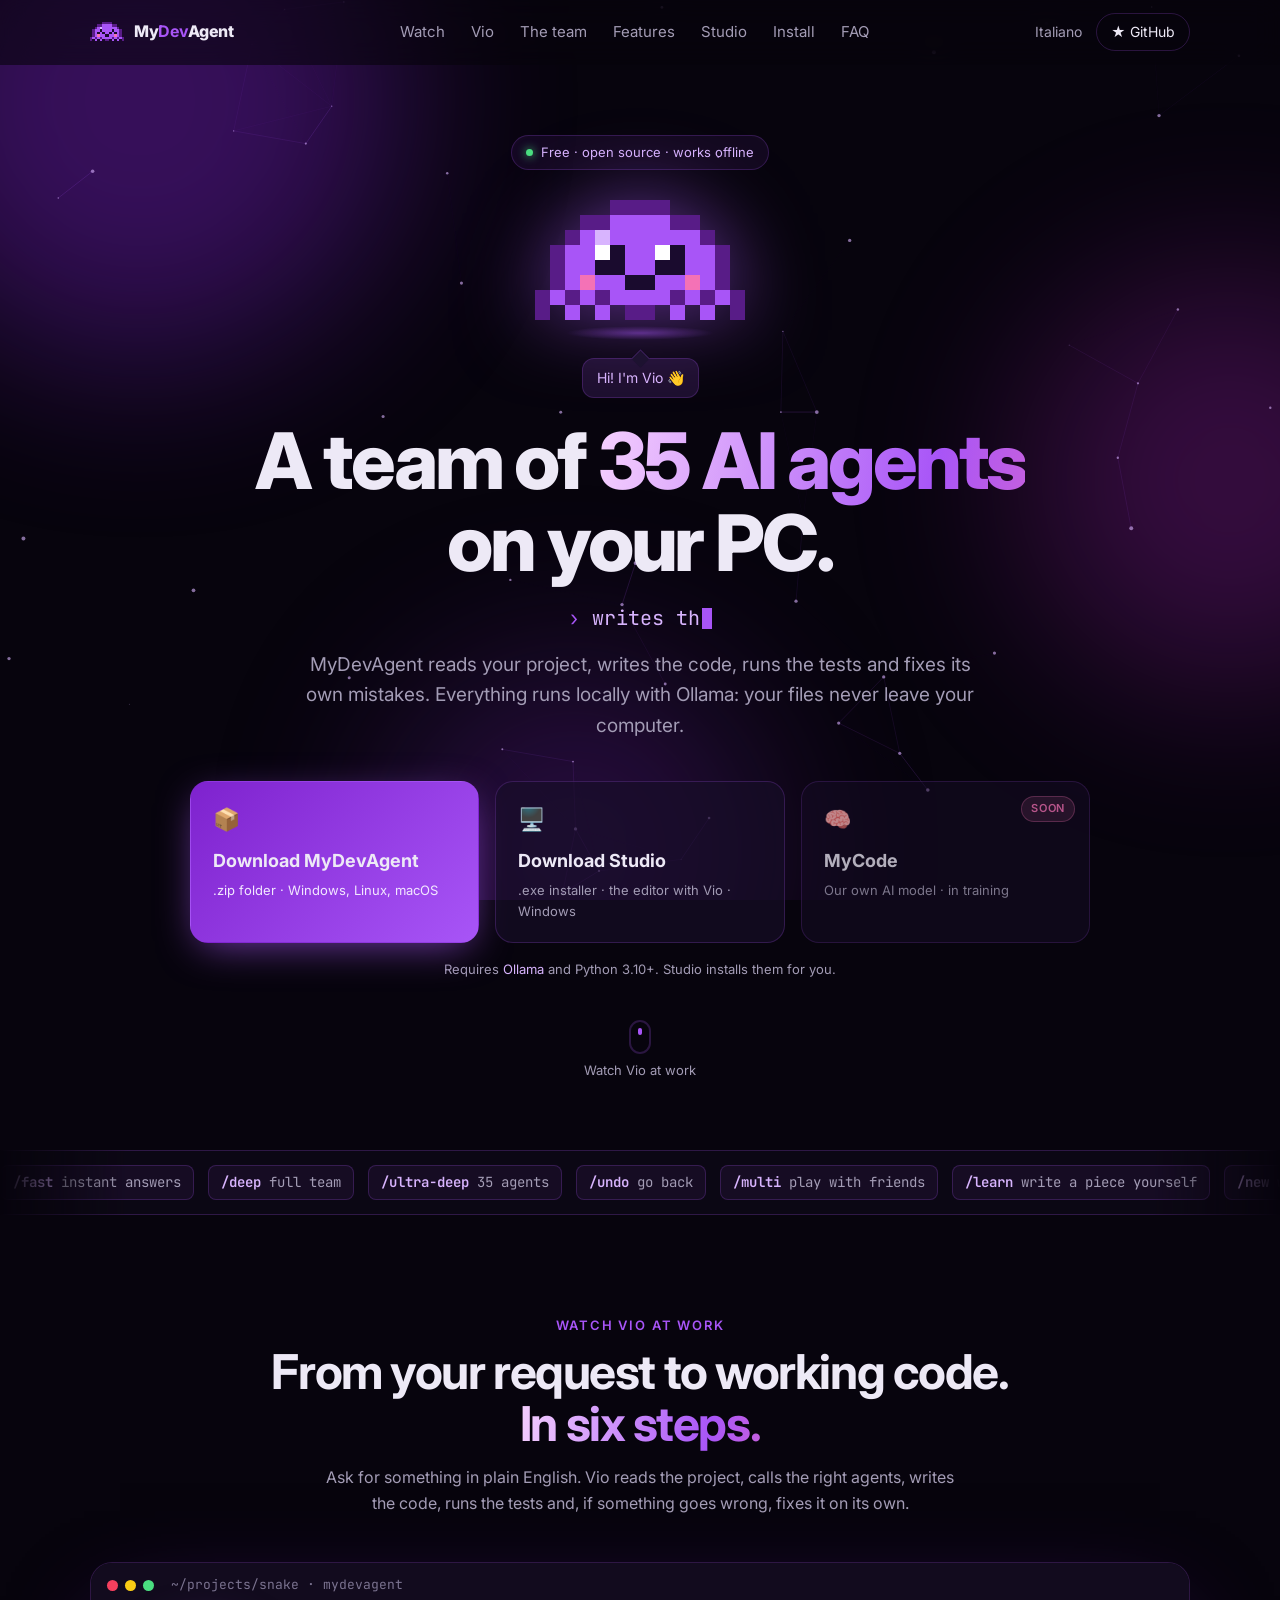
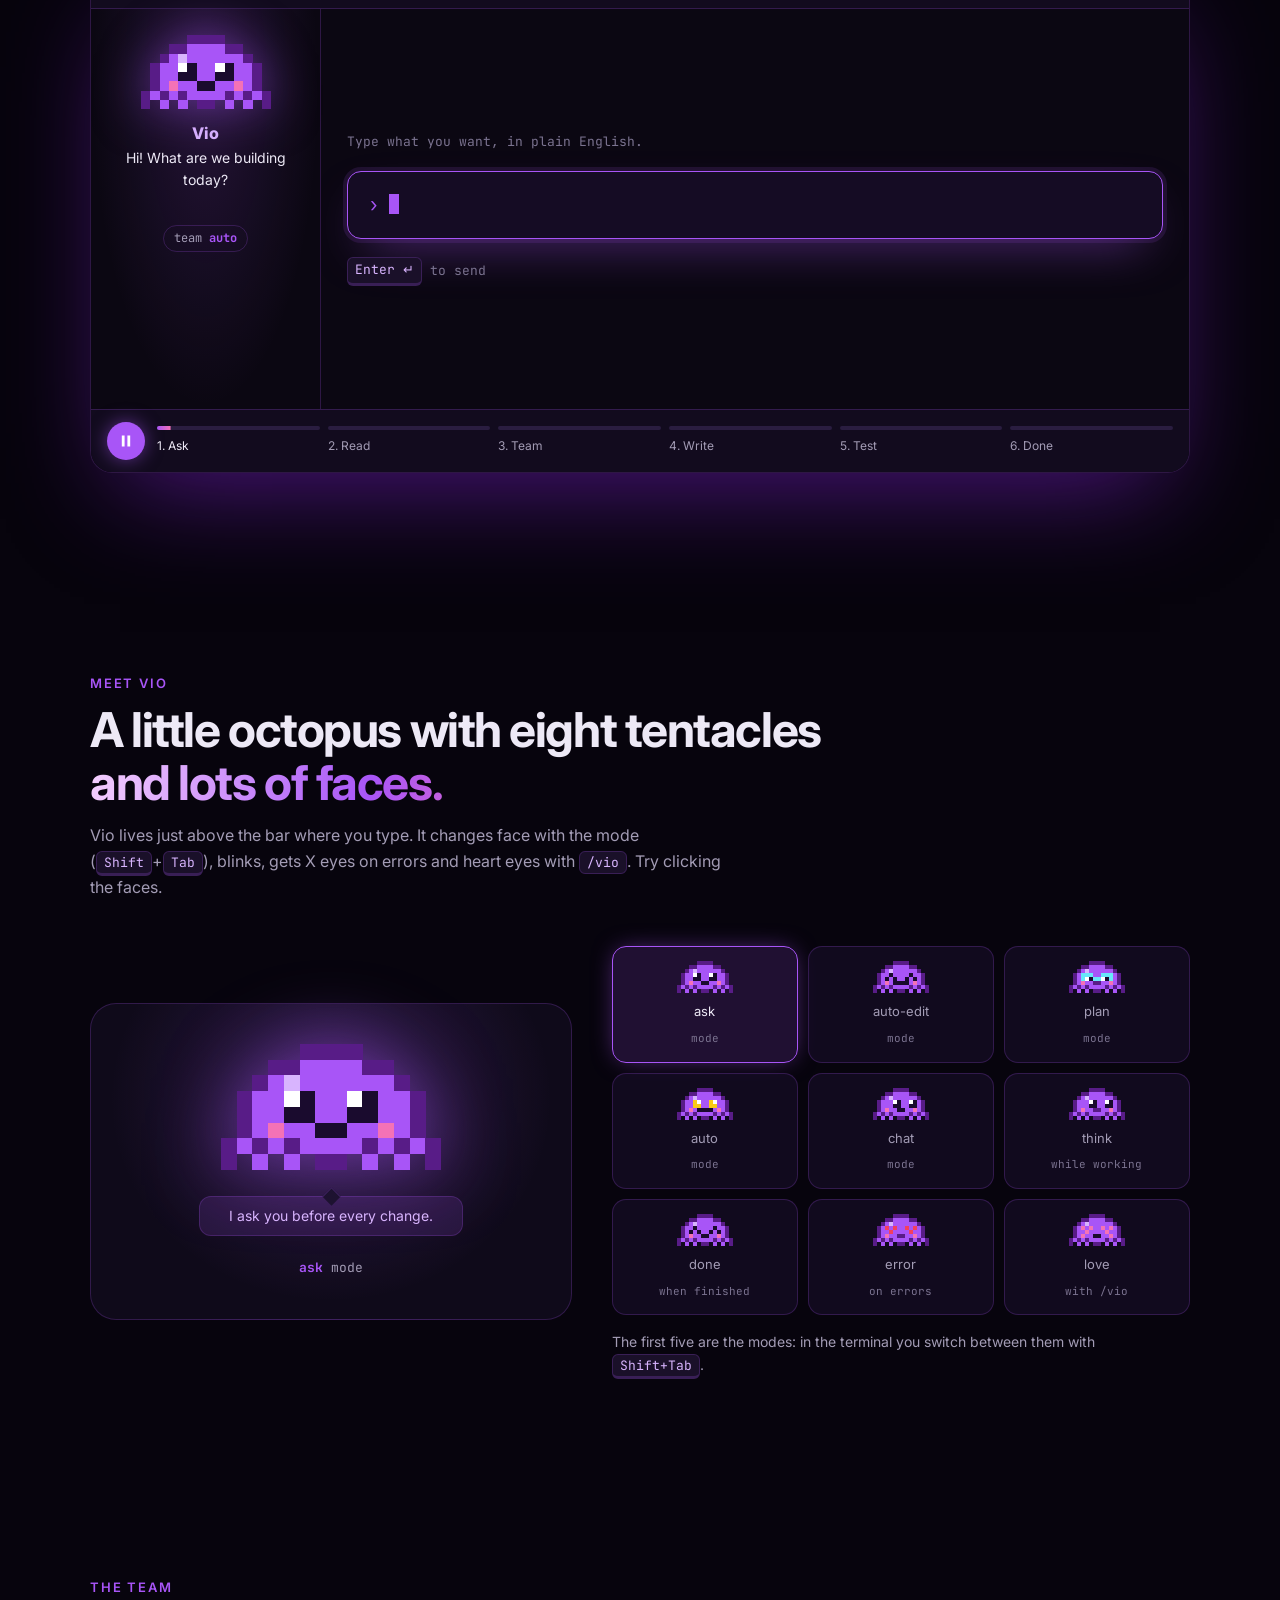
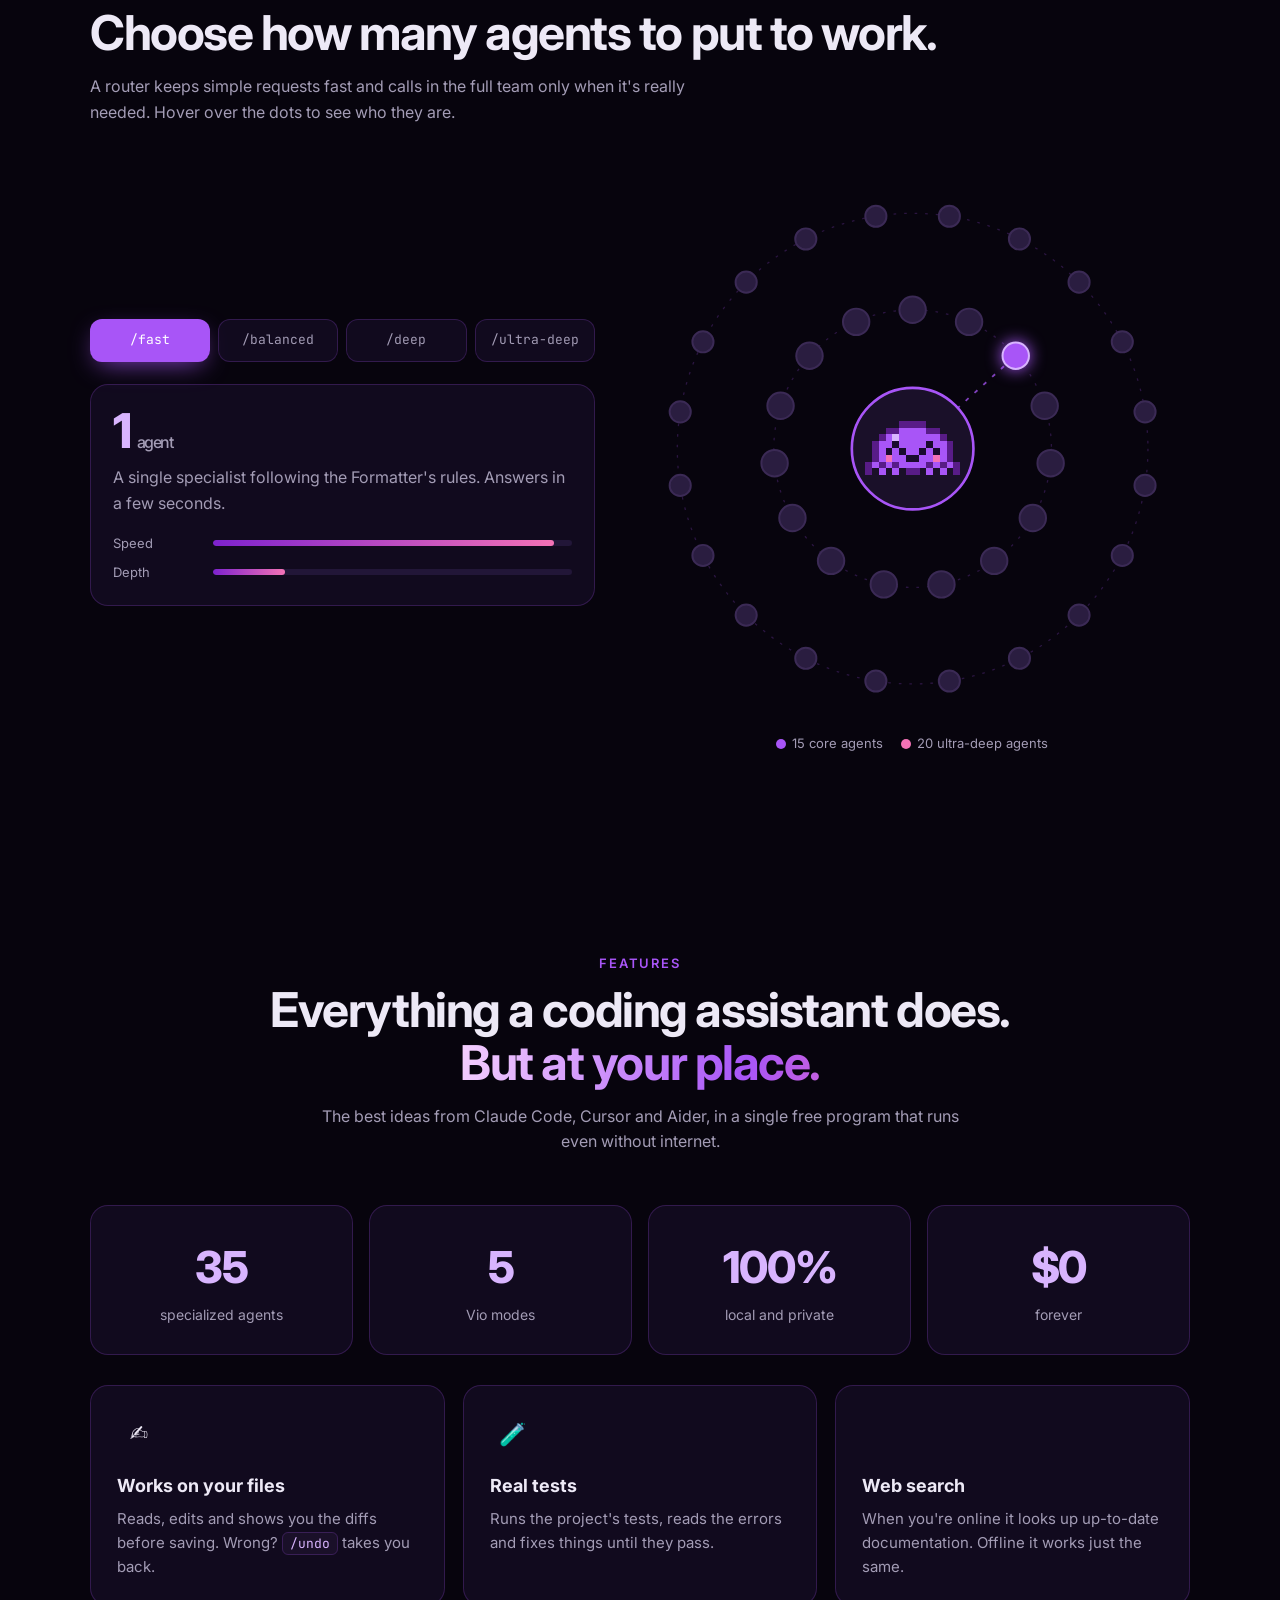
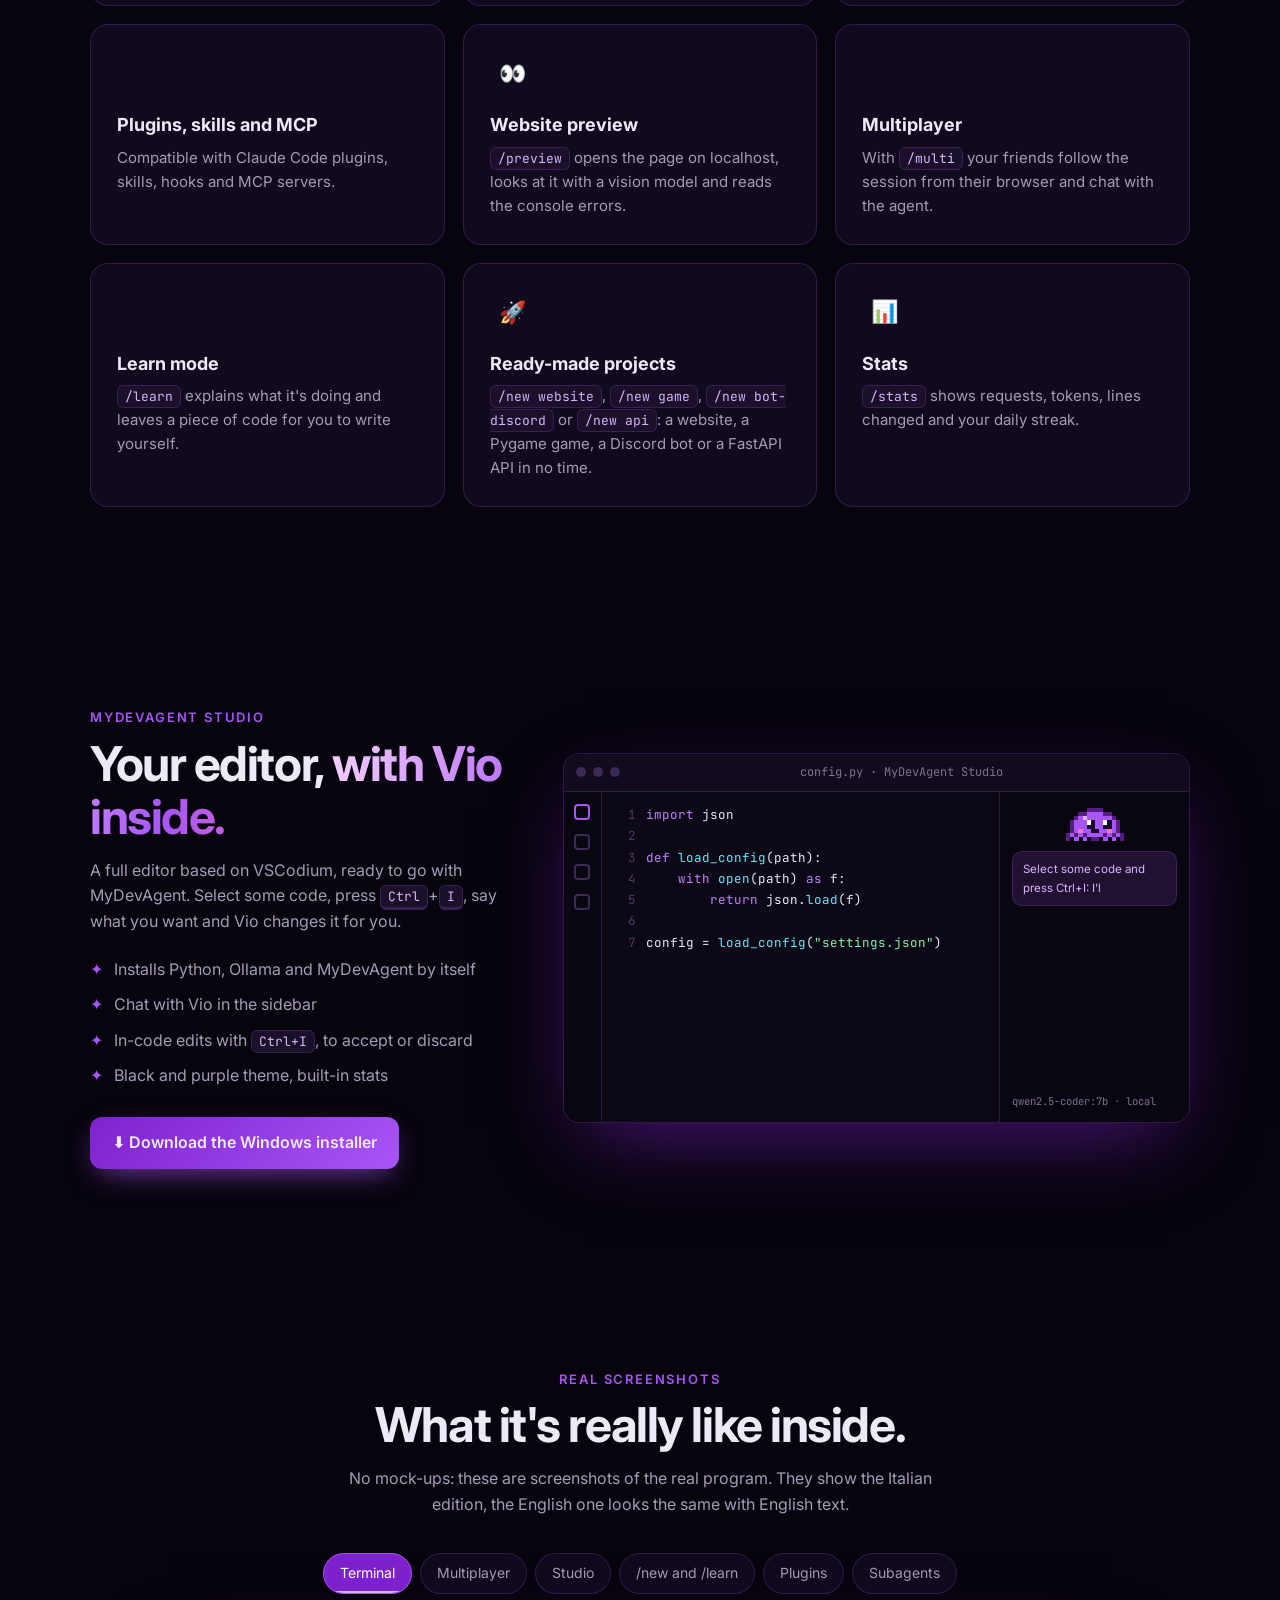
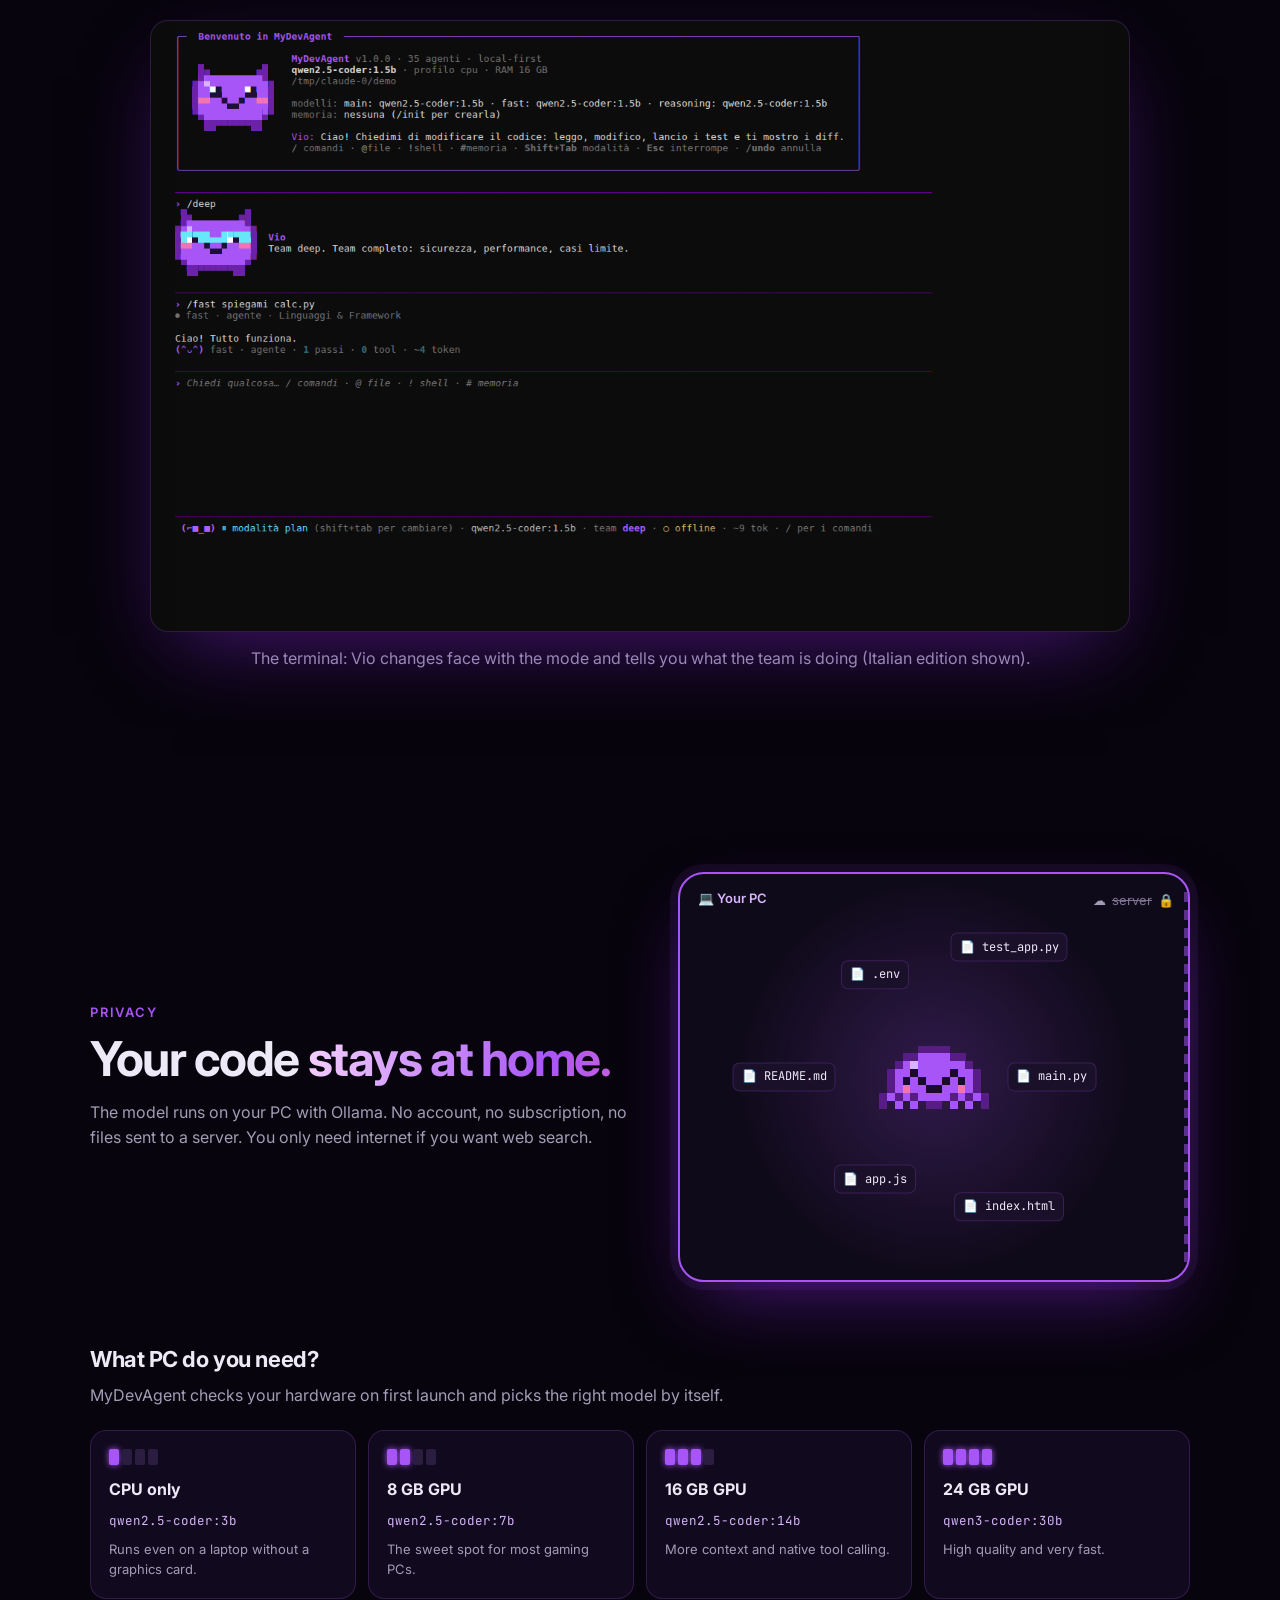
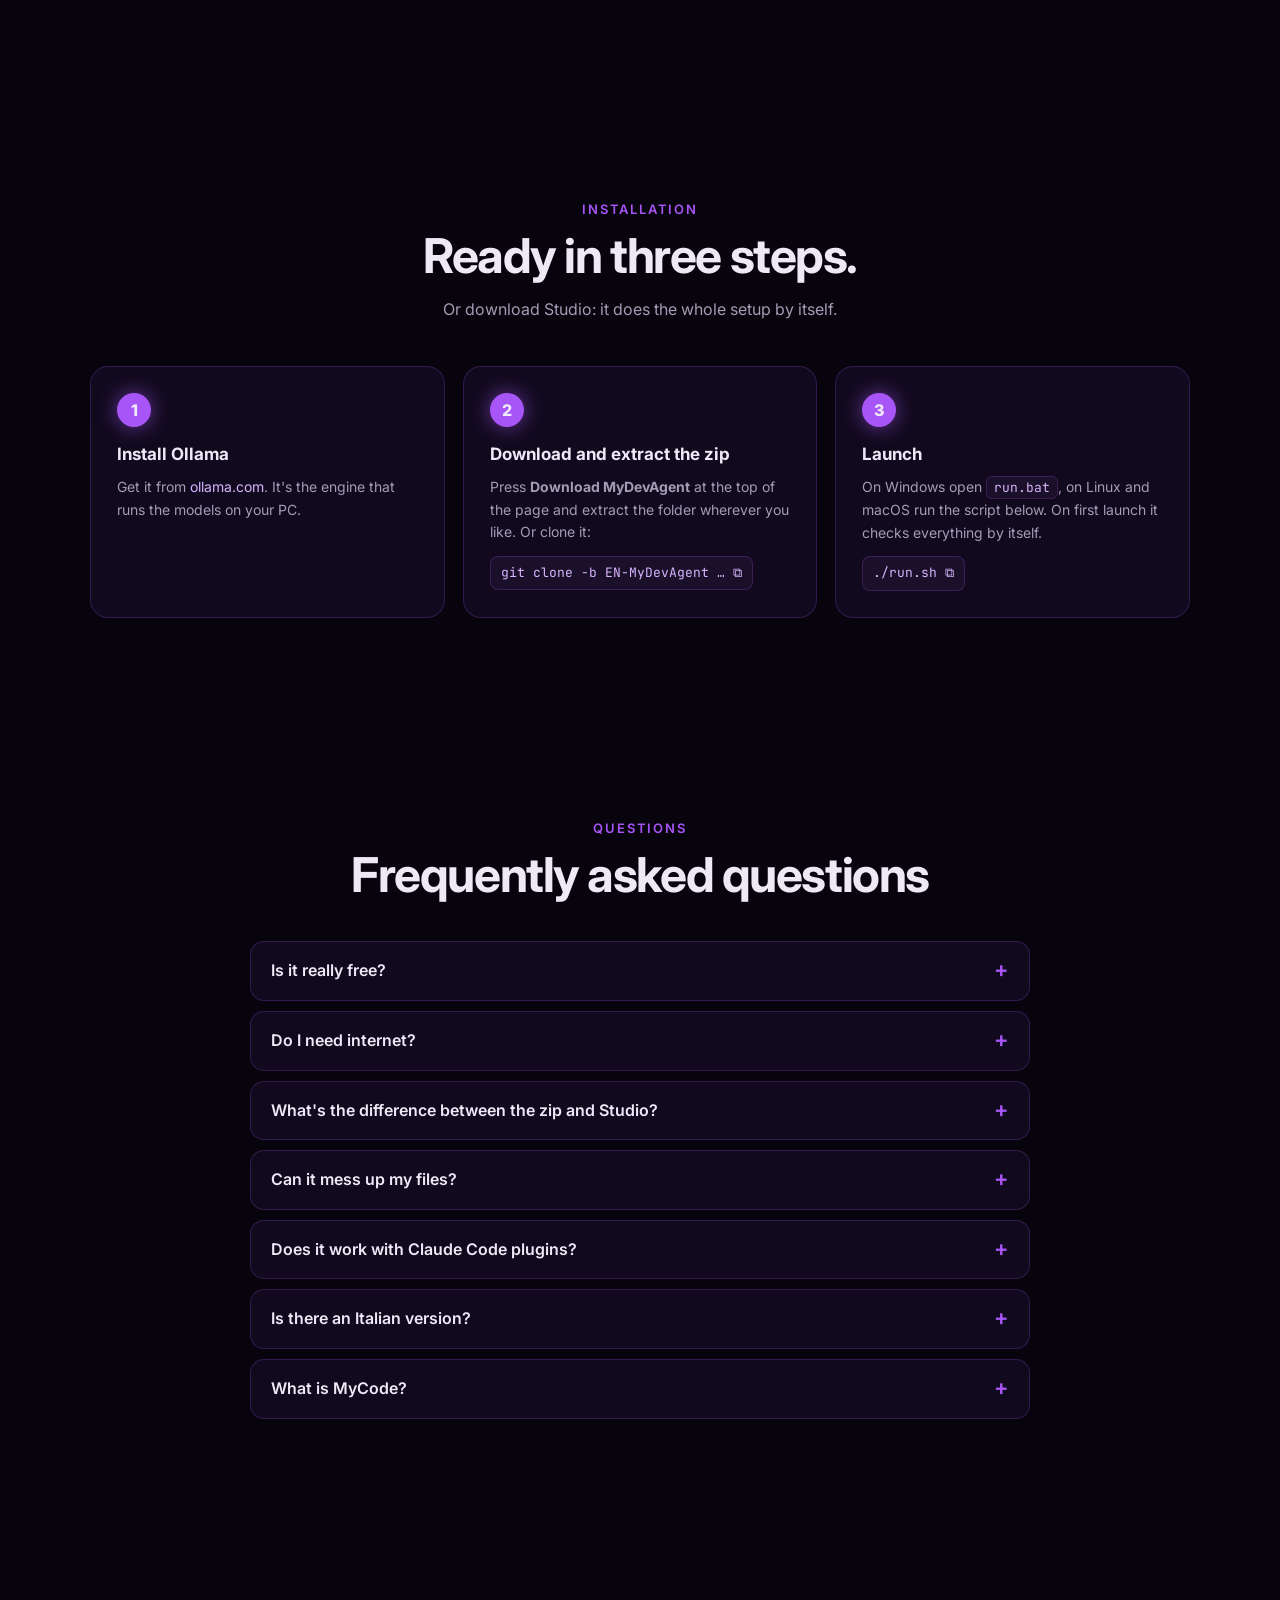
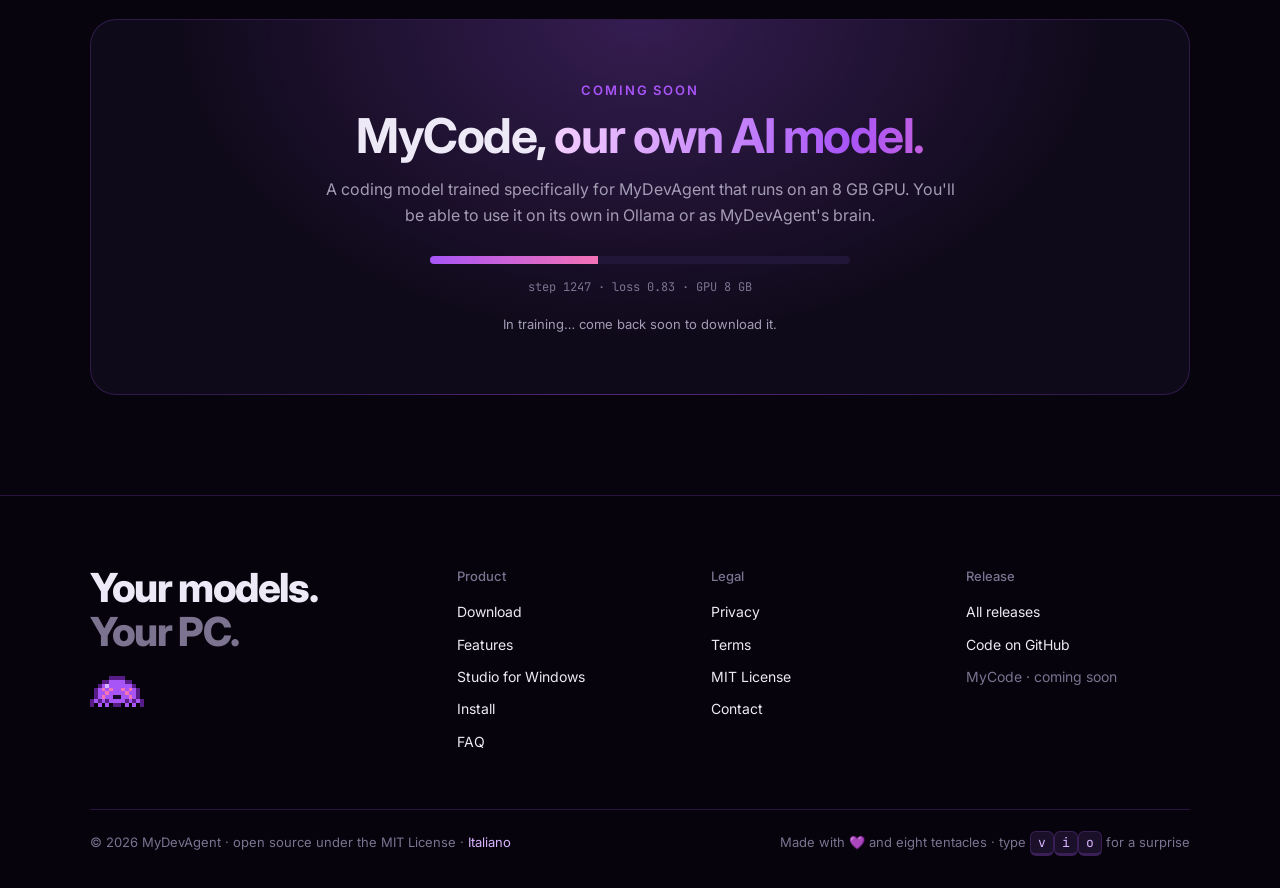
==== commit 84be51ba: "English site: links to the EN-MyDevAgent repository Co-Authored-By: Claude Opus 5.5 (1M context) <no" ====
--- a/en/index.html
+++ b/en/index.html
@@ -566,7 +566,7 @@
     </ul>
     <div class="nav-r">
       <a class="lang" href="https://mydevagent.github.io/" hreflang="it" lang="it" title="Versione italiana">Italiano</a>
-      <a class="gh" href="https://github.com/giovannisantorofrancesco2011-arch/MyDevAgent" target="_blank" rel="noopener">★ GitHub</a>
+      <a class="gh" href="https://github.com/giovannisantorofrancesco2011-arch/EN-MyDevAgent" target="_blank" rel="noopener">★ GitHub</a>
     </div>
   </div>
 </nav>
@@ -585,10 +585,10 @@
     <p class="lead reveal">MyDevAgent reads your project, writes the code, runs the tests and fixes its own mistakes. Everything runs locally with Ollama: your files never leave your computer.</p>
 
     <div class="downloads reveal" id="download">
-      <a class="dl main" href="https://github.com/giovannisantorofrancesco2011-arch/MyDevAgent/archive/refs/heads/EN.zip">
+      <a class="dl main" href="https://github.com/giovannisantorofrancesco2011-arch/EN-MyDevAgent/archive/refs/heads/EN-MyDevAgent.zip">
         <span class="ic">📦</span><strong>Download MyDevAgent</strong><small>.zip folder · Windows, Linux, macOS</small>
       </a>
-      <a class="dl" href="https://github.com/giovannisantorofrancesco2011-arch/MyDevAgent/releases/download/studio-en/MyDevAgent-Studio-Setup-EN.exe">
+      <a class="dl" href="https://github.com/giovannisantorofrancesco2011-arch/EN-MyDevAgent/releases/download/studio-en/MyDevAgent-Studio-Setup-EN.exe">
         <span class="ic">🖥️</span><strong>Download Studio</strong><small>.exe installer · the editor with Vio · Windows</small>
       </a>
       <a class="dl soon" href="#mycode" id="mycodeBtn" aria-disabled="true">
@@ -727,7 +727,7 @@
         <li>In-code edits with <code>Ctrl+I</code>, to accept or discard</li>
         <li>Black and purple theme, built-in stats</li>
       </ul>
-      <a class="btn" href="https://github.com/giovannisantorofrancesco2011-arch/MyDevAgent/releases/download/studio-en/MyDevAgent-Studio-Setup-EN.exe">⬇ Download the Windows installer</a>
+      <a class="btn" href="https://github.com/giovannisantorofrancesco2011-arch/EN-MyDevAgent/releases/download/studio-en/MyDevAgent-Studio-Setup-EN.exe">⬇ Download the Windows installer</a>
     </div>
     <div class="sw reveal" id="sw">
       <div class="sw-top"><i></i><i></i><i></i><span>config.py · MyDevAgent Studio</span></div>
@@ -802,7 +802,7 @@
     <div class="steps">
       <div class="step reveal"><h3>Install Ollama</h3><p>Get it from <a href="https://ollama.com" target="_blank" rel="noopener">ollama.com</a>. It's the engine that runs the models on your PC.</p></div>
       <div class="step reveal"><h3>Download and extract the zip</h3><p>Press <b>Download MyDevAgent</b> at the top of the page and extract the folder wherever you like. Or clone it:</p>
-        <button class="copy" data-copy="git clone -b EN https://github.com/giovannisantorofrancesco2011-arch/MyDevAgent">git clone -b EN … <span>⧉</span></button></div>
+        <button class="copy" data-copy="git clone -b EN-MyDevAgent https://github.com/giovannisantorofrancesco2011-arch/EN-MyDevAgent">git clone -b EN-MyDevAgent … <span>⧉</span></button></div>
       <div class="step reveal"><h3>Launch</h3><p>On Windows open <code>run.bat</code>, on Linux and macOS run the script below. On first launch it checks everything by itself.</p>
         <button class="copy" data-copy="./run.sh">./run.sh <span>⧉</span></button></div>
     </div>
@@ -822,7 +822,7 @@
       <details><summary>What's the difference between the zip and Studio?</summary><p>The zip gives you MyDevAgent in the terminal, for Windows, Linux and macOS. Studio is a full editor for Windows with Vio in the sidebar, and it installs Python, Ollama and MyDevAgent by itself.</p></details>
       <details><summary>Can it mess up my files?</summary><p>In <code>ask</code> mode it asks you before every change and shows you the diff. If you don't like something, <code>/undo</code> takes you back. In <code>plan</code> mode it only reads.</p></details>
       <details><summary>Does it work with Claude Code plugins?</summary><p>Yes: plugins, skills, hooks, subagents and MCP servers in the same format as Claude Code. Install them with <code>/plugin install</code>.</p></details>
-      <details><summary>Is there an Italian version?</summary><p>Yes: MyDevAgent was born in Italian. The <a href="https://mydevagent.github.io/" hreflang="it" style="color:var(--lilac)">Italian site</a> downloads the Italian edition; this page downloads the English edition (branch <code>EN</code>).</p></details>
+      <details><summary>Is there an Italian version?</summary><p>Yes: MyDevAgent was born in Italian. The <a href="https://mydevagent.github.io/" hreflang="it" style="color:var(--lilac)">Italian site</a> downloads the Italian edition; this page downloads the English edition (branch <code>EN-MyDevAgent</code>).</p></details>
       <details><summary>What is MyCode?</summary><p>It's our own AI model for code, trained specifically for MyDevAgent and designed for an 8 GB GPU. It's still in training.</p></details>
     </div>
   </div>
@@ -865,14 +865,14 @@
           <li><a href="privacy.html">Privacy</a></li>
           <li><a href="terms.html">Terms</a></li>
           <li><a href="terms.html#license">MIT License</a></li>
-          <li><a href="https://github.com/giovannisantorofrancesco2011-arch/MyDevAgent/issues" target="_blank" rel="noopener">Contact</a></li>
+          <li><a href="https://github.com/giovannisantorofrancesco2011-arch/EN-MyDevAgent/issues" target="_blank" rel="noopener">Contact</a></li>
         </ul>
       </div>
       <div>
         <h4>Release</h4>
         <ul>
-          <li><a href="https://github.com/giovannisantorofrancesco2011-arch/MyDevAgent/releases" target="_blank" rel="noopener">All releases</a></li>
-          <li><a href="https://github.com/giovannisantorofrancesco2011-arch/MyDevAgent" target="_blank" rel="noopener">Code on GitHub</a></li>
+          <li><a href="https://github.com/giovannisantorofrancesco2011-arch/EN-MyDevAgent/releases" target="_blank" rel="noopener">All releases</a></li>
+          <li><a href="https://github.com/giovannisantorofrancesco2011-arch/EN-MyDevAgent" target="_blank" rel="noopener">Code on GitHub</a></li>
           <li class="soon">MyCode · coming soon</li>
         </ul>
       </div>
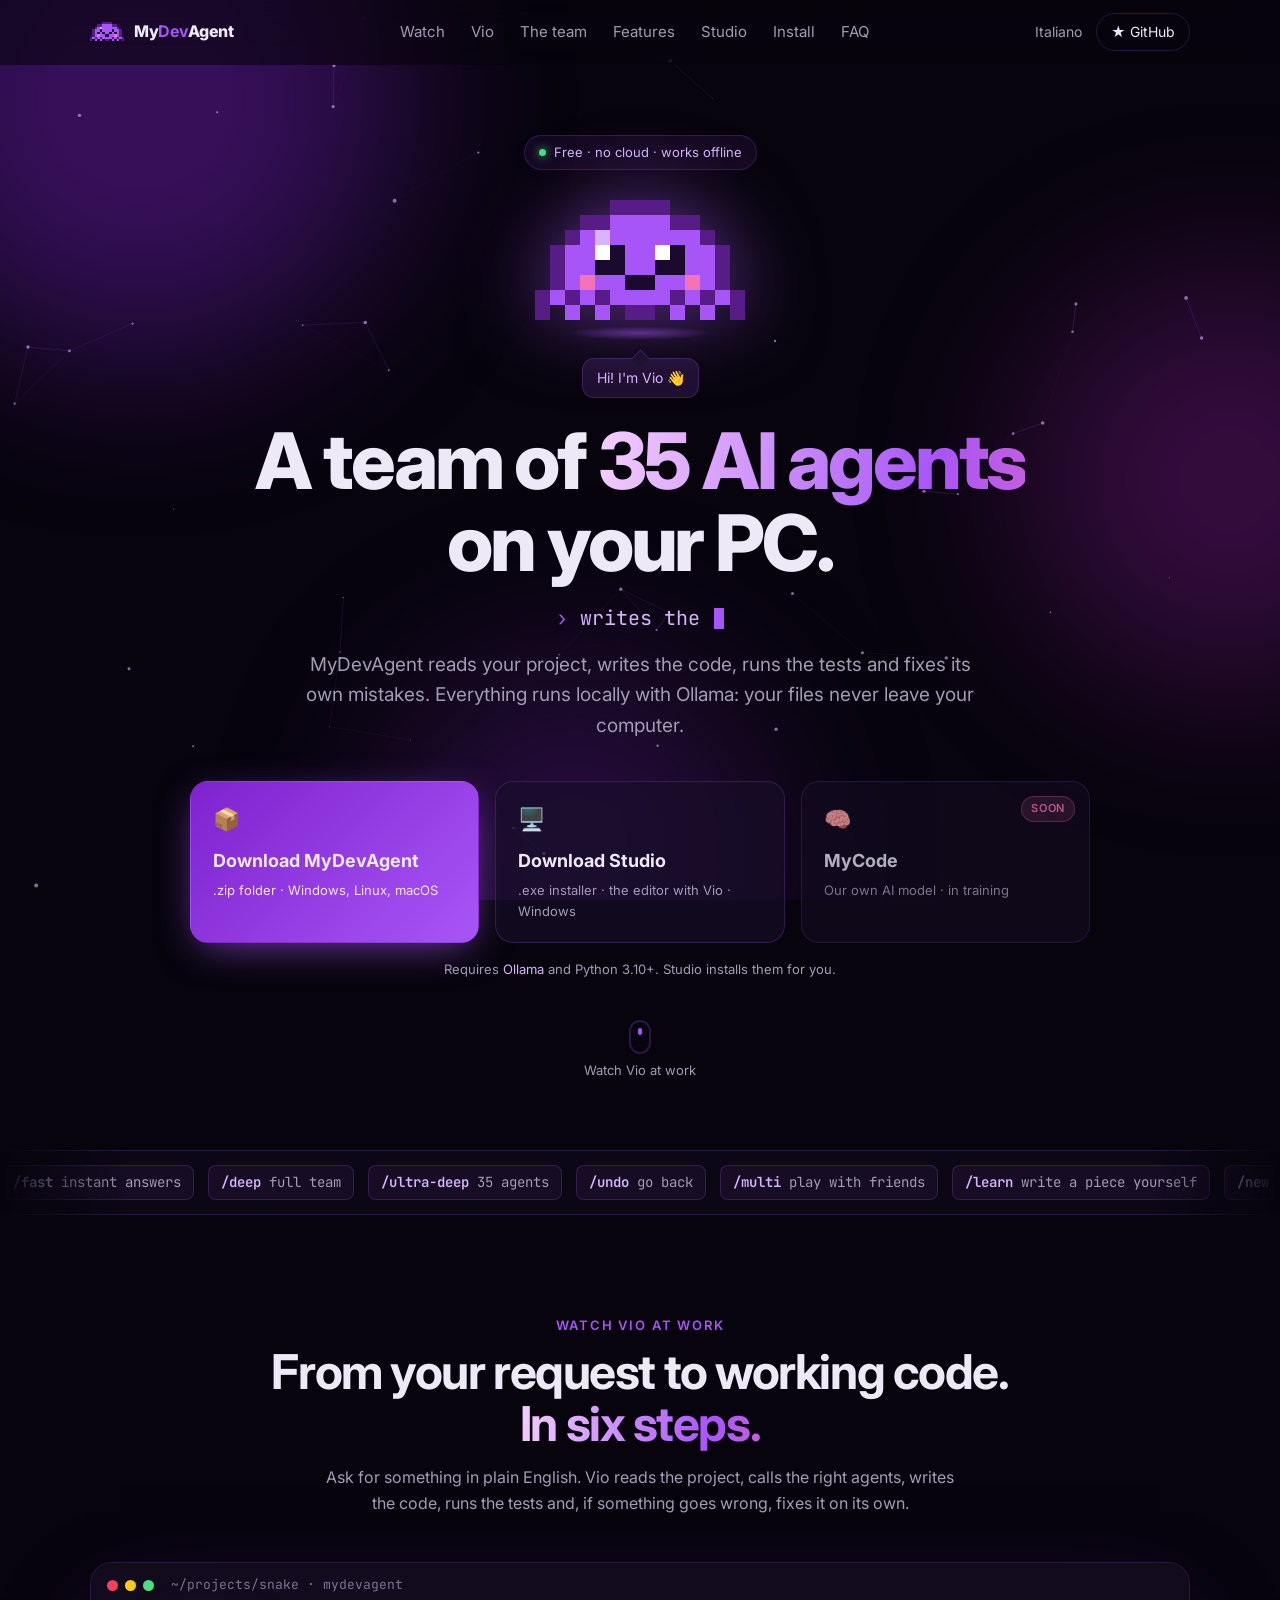
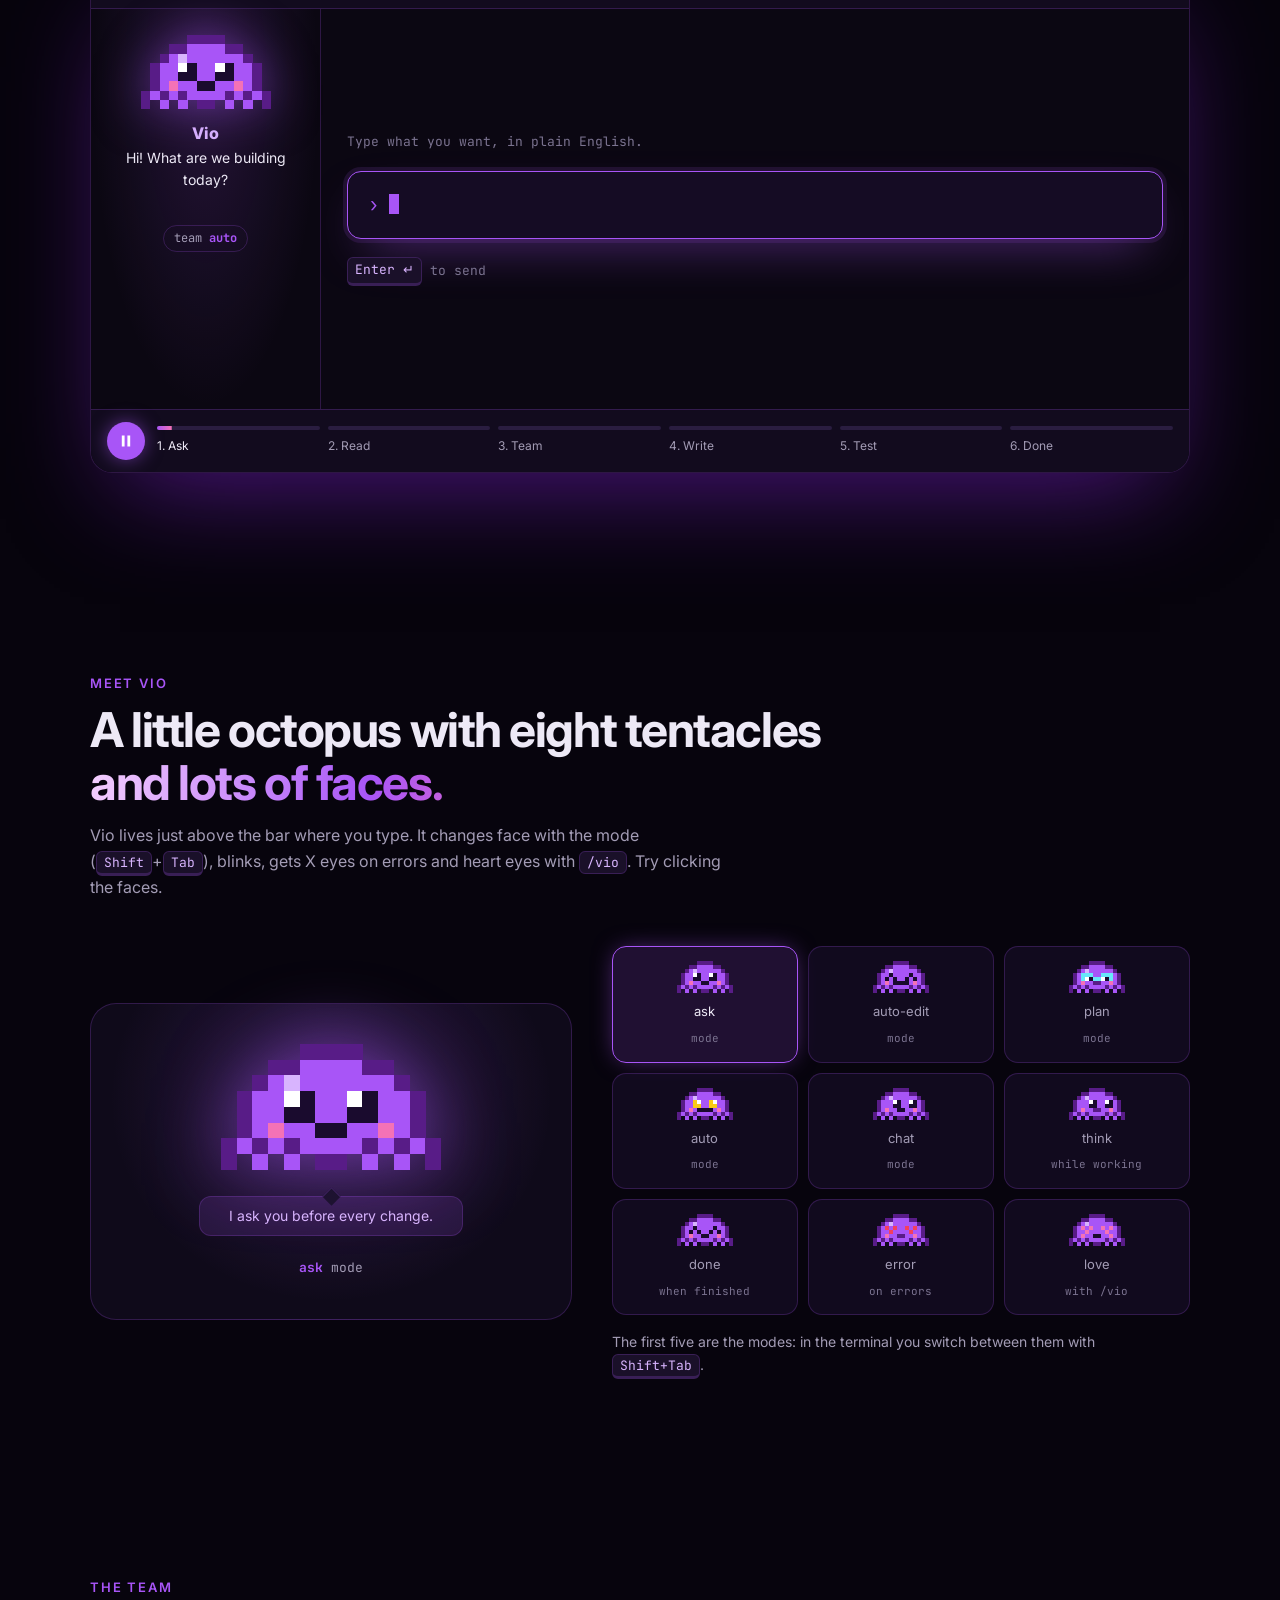
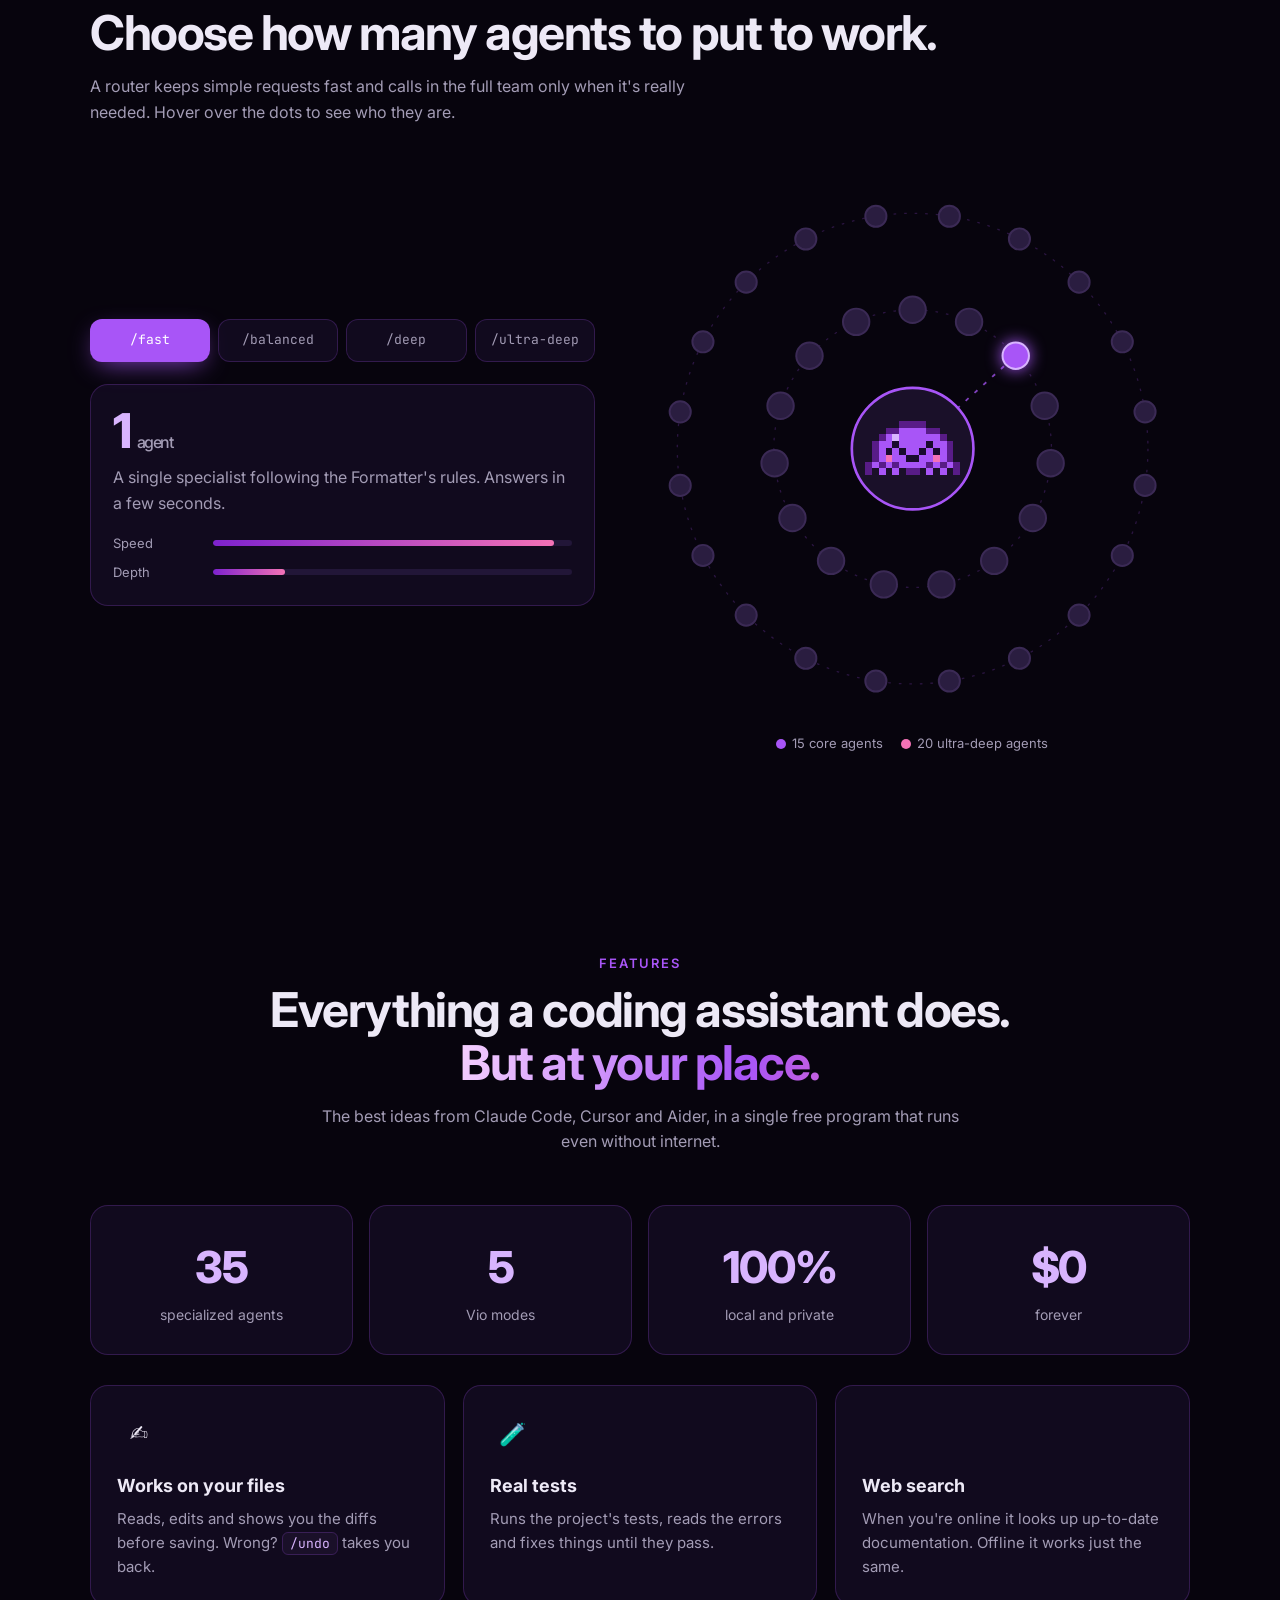
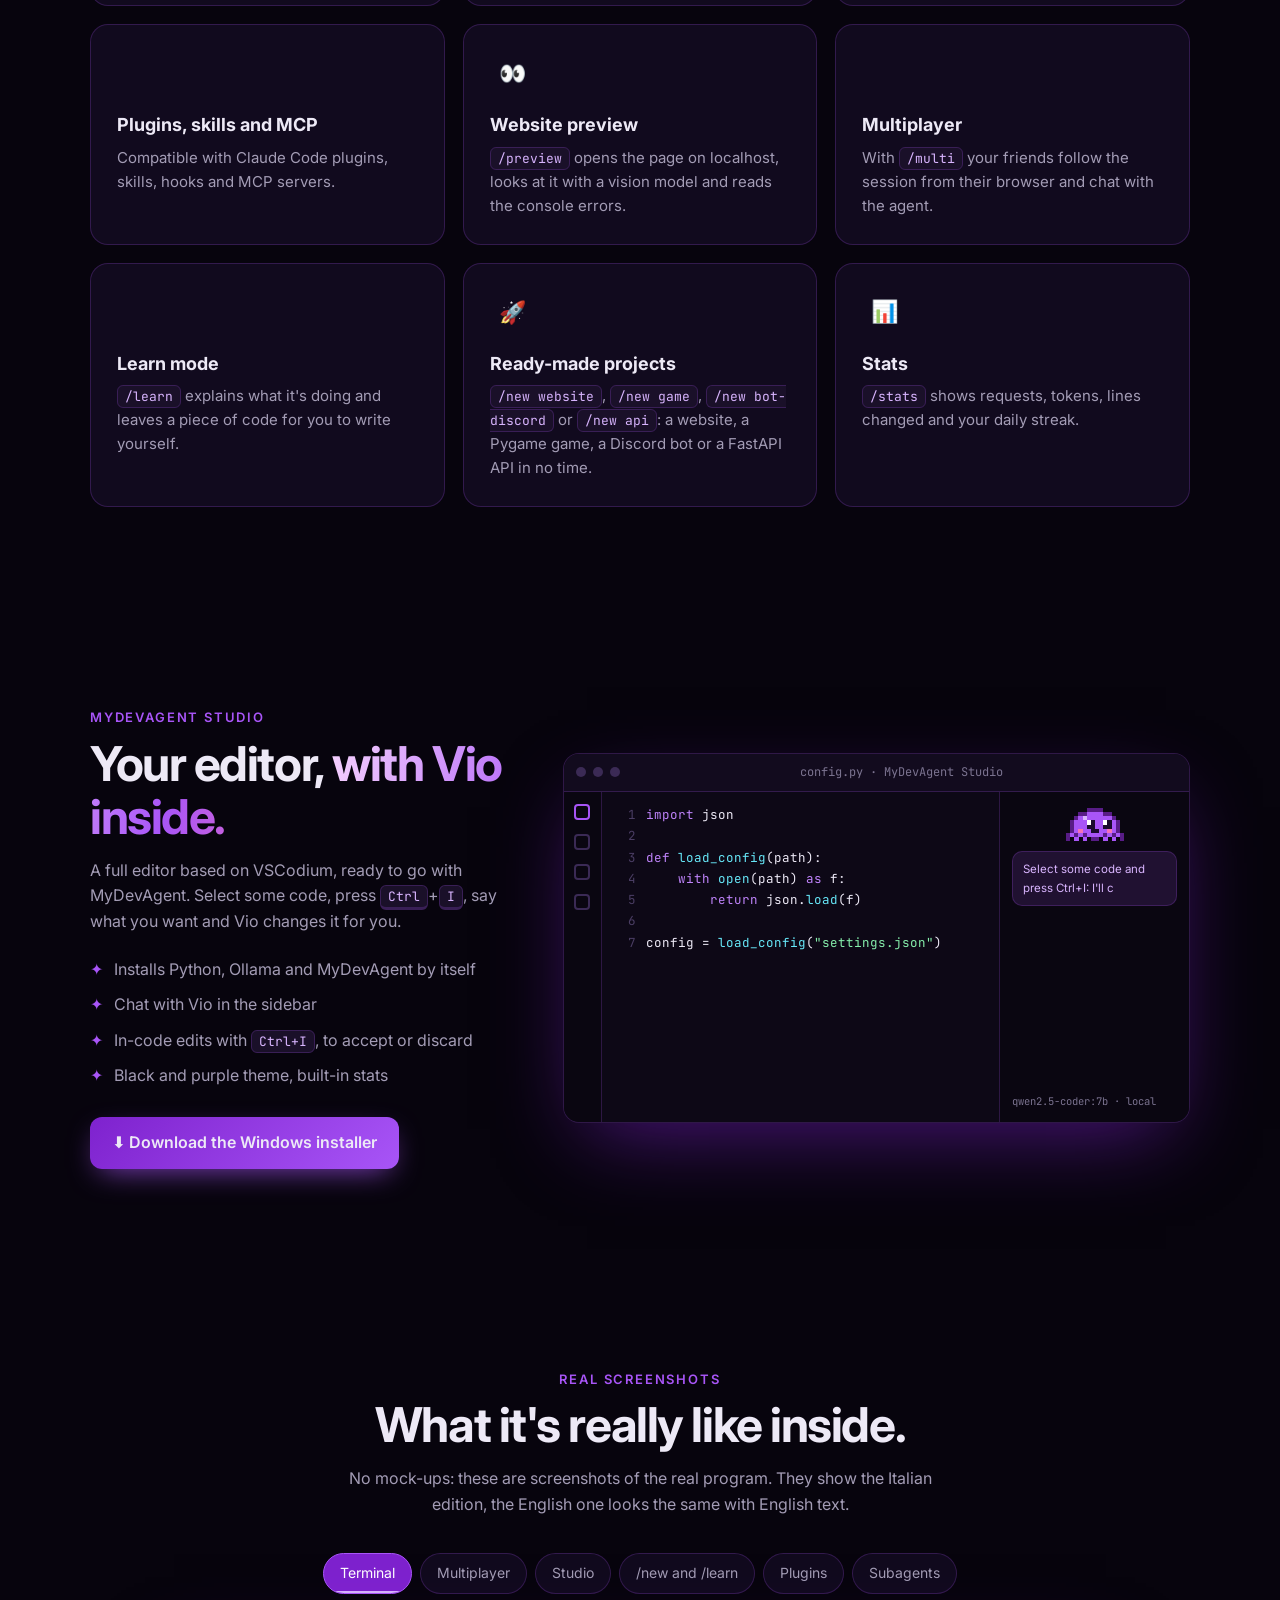
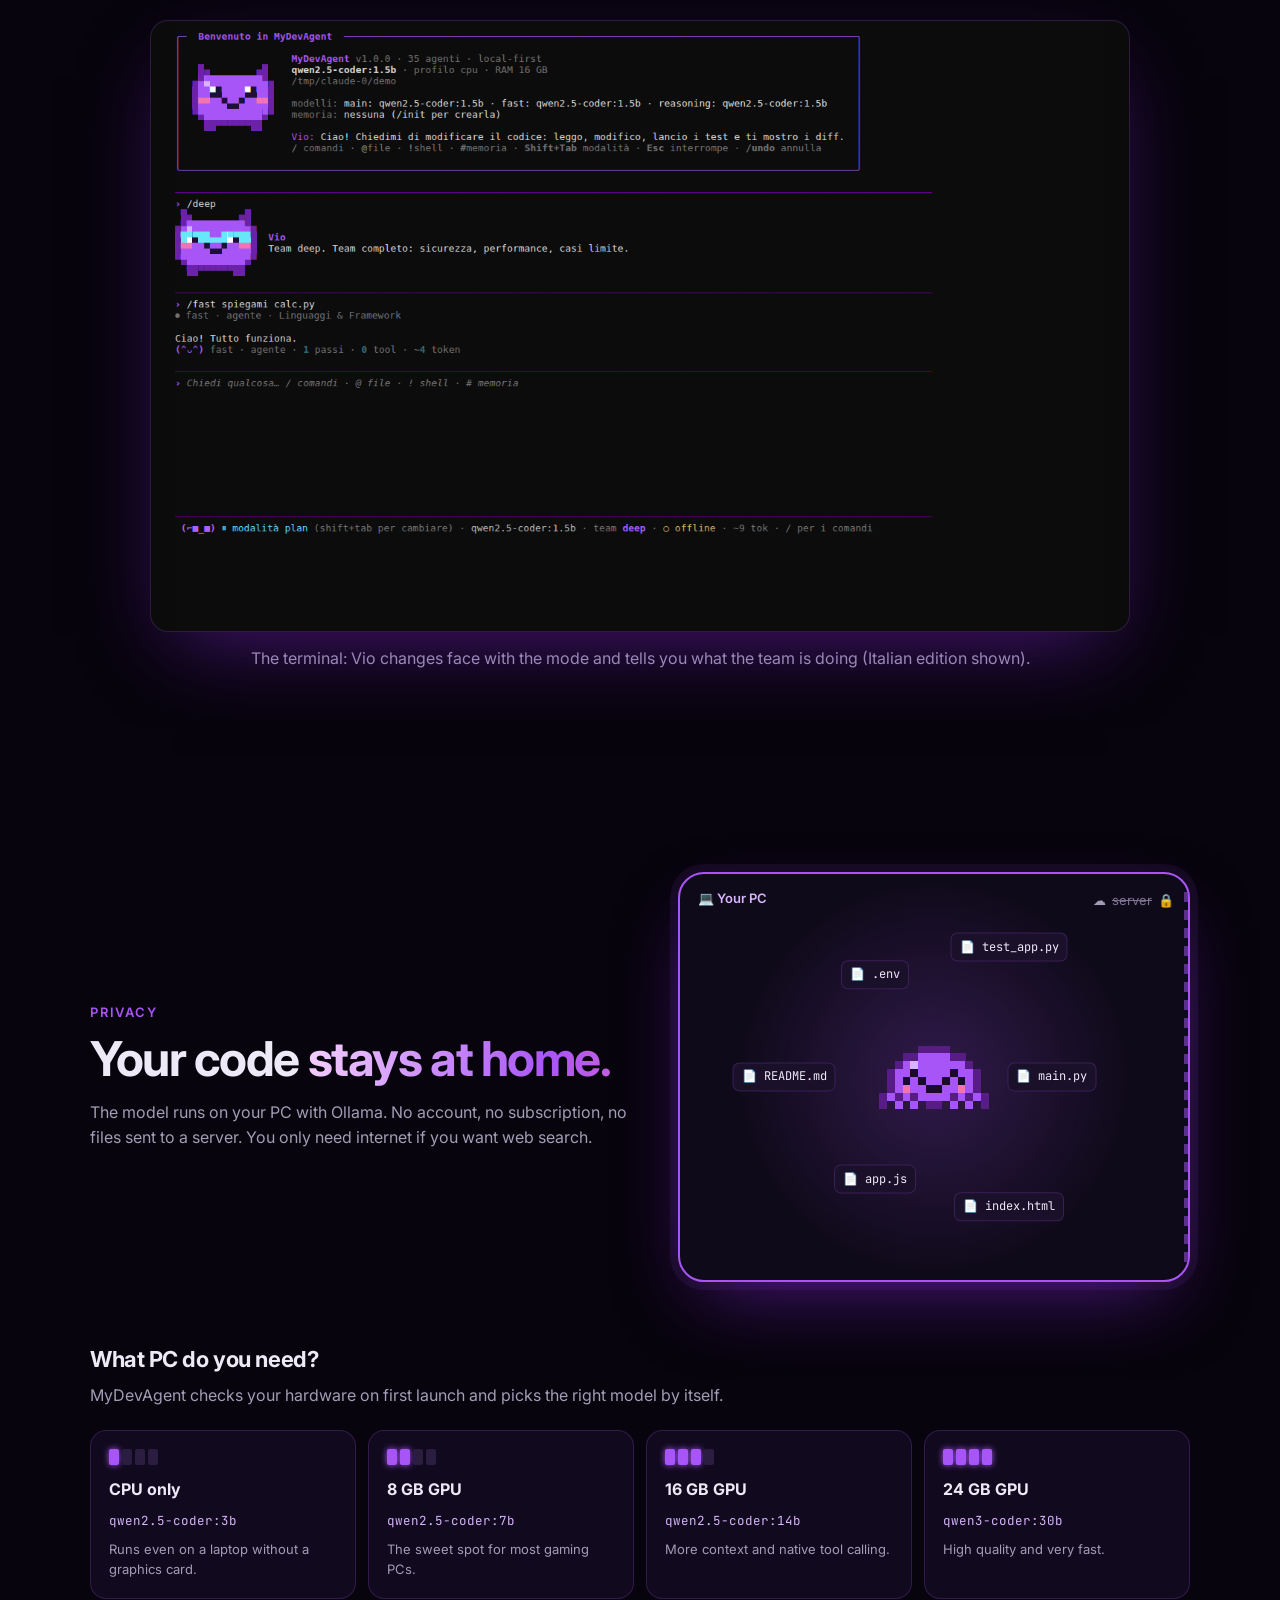
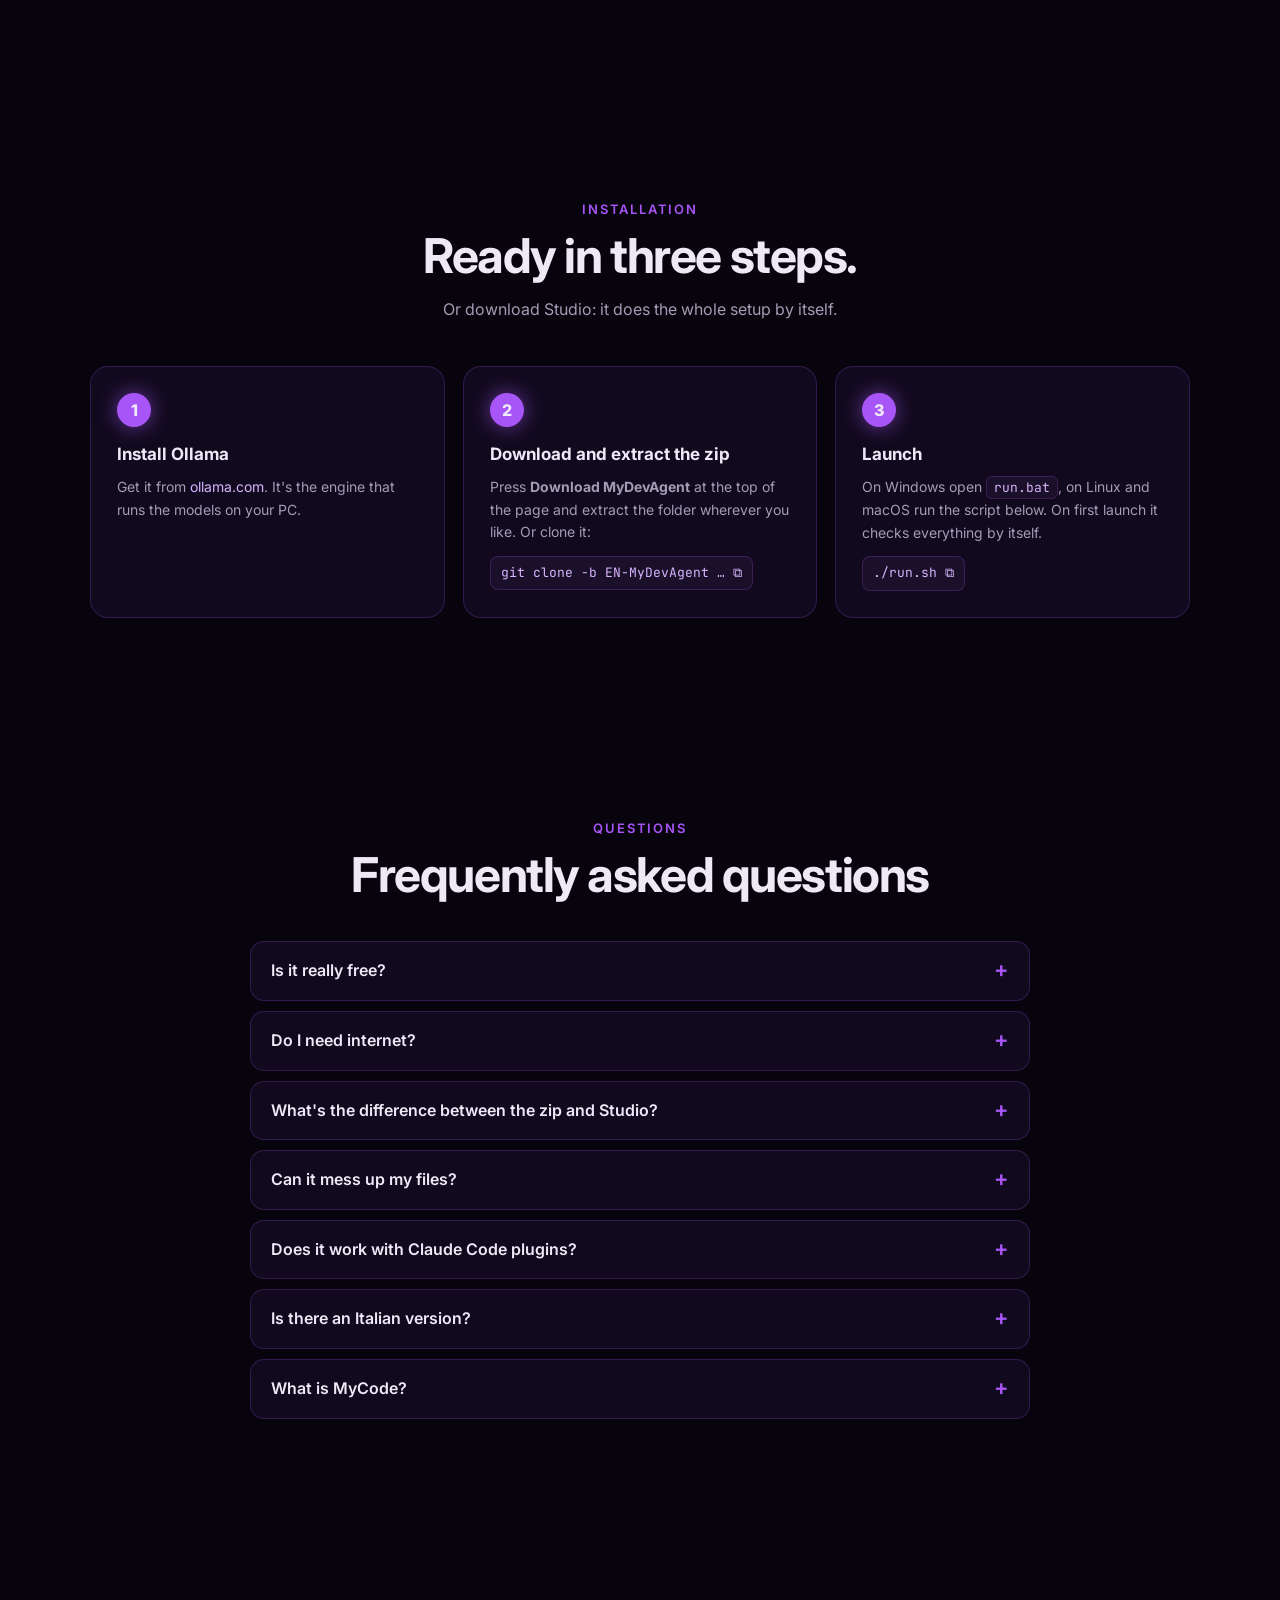
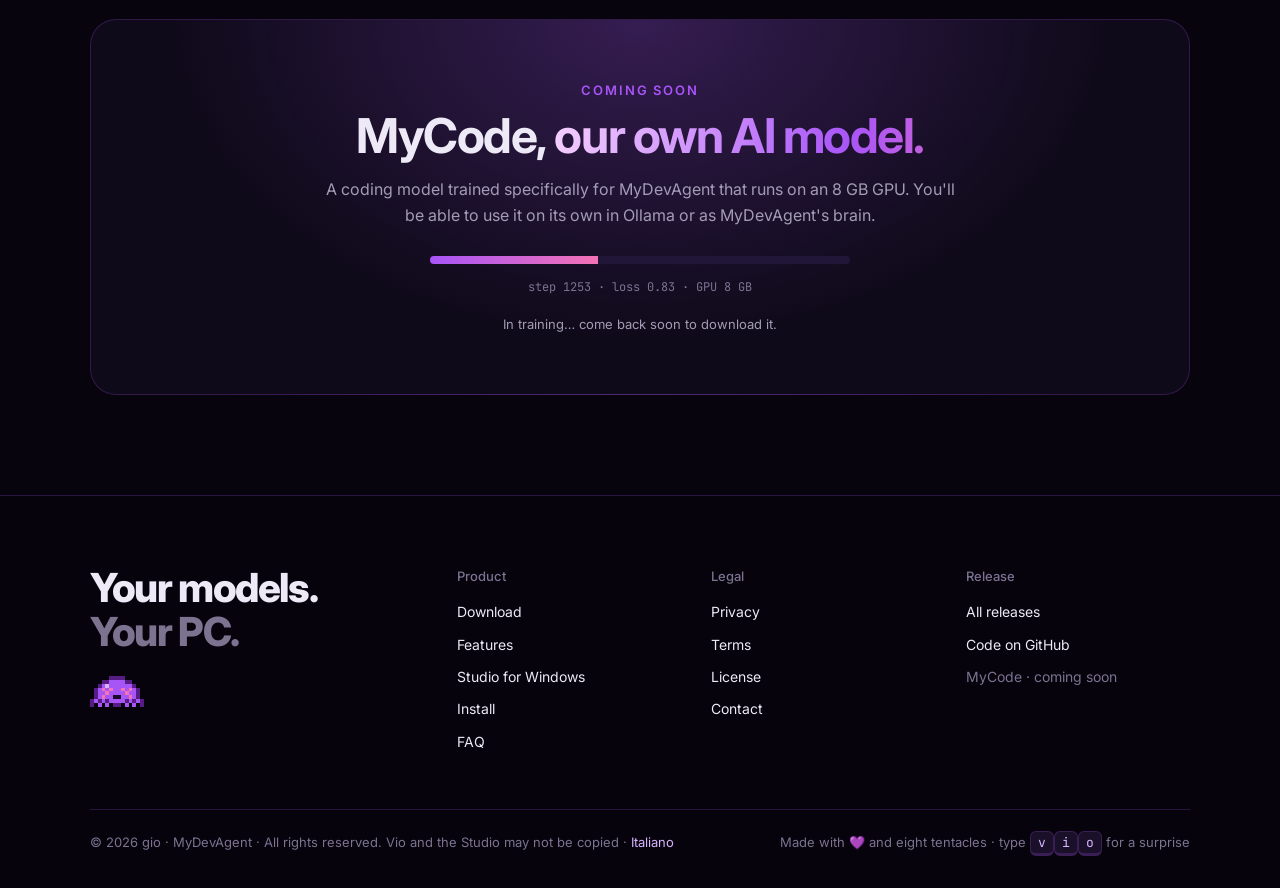
==== commit 6ede6efc: "Licenza: tutti i diritti riservati, non più open source Termini, footer e FAQ (italiano e inglese) o" ====
--- a/en/index.html
+++ b/en/index.html
@@ -6,7 +6,7 @@
 <title>MyDevAgent · your team of AI agents, on your PC</title>
 <meta name="description" content="MyDevAgent: a local-first coding assistant with 35 specialized agents and Vio, the little purple octopus. Runs offline on your PC with Ollama.">
 <meta property="og:title" content="MyDevAgent · 35 AI agents on your PC">
-<meta property="og:description" content="It reads your project, writes the code, runs the tests and fixes its own mistakes. Free, open source, offline.">
+<meta property="og:description" content="It reads your project, writes the code, runs the tests and fixes its own mistakes. Free, offline, on your PC.">
 <meta name="theme-color" content="#07040d">
 <meta property="og:type" content="website">
 <meta property="og:site_name" content="MyDevAgent">
@@ -573,7 +573,7 @@
 
 <header class="hero">
   <div class="wrap">
-    <span class="pill reveal"><i></i> Free · open source · works offline</span>
+    <span class="pill reveal"><i></i> Free · no cloud · works offline</span>
     <div class="vio-stage">
       <svg class="vio vio-hero" id="vioHero" data-expr="ask" role="img" aria-label="Vio, the little purple octopus of MyDevAgent. Click it!"></svg>
       <div class="vio-shadow"></div>
@@ -817,7 +817,7 @@
       <h2>Frequently asked questions</h2>
     </div>
     <div class="faq reveal">
-      <details><summary>Is it really free?</summary><p>Yes. MyDevAgent is open source and the models run on your PC, so you pay no subscription and no tokens.</p></details>
+      <details><summary>Is it really free?</summary><p>Yes. MyDevAgent is free to download and use, and the models run on your PC, so you pay no subscription and no tokens.</p></details>
       <details><summary>Do I need internet?</summary><p>Only to download Ollama and the models the first time. After that it works offline. When you're online it can also search the web for documentation.</p></details>
       <details><summary>What's the difference between the zip and Studio?</summary><p>The zip gives you MyDevAgent in the terminal, for Windows, Linux and macOS. Studio is a full editor for Windows with Vio in the sidebar, and it installs Python, Ollama and MyDevAgent by itself.</p></details>
       <details><summary>Can it mess up my files?</summary><p>In <code>ask</code> mode it asks you before every change and shows you the diff. If you don't like something, <code>/undo</code> takes you back. In <code>plan</code> mode it only reads.</p></details>
@@ -864,7 +864,7 @@
         <ul>
           <li><a href="privacy.html">Privacy</a></li>
           <li><a href="terms.html">Terms</a></li>
-          <li><a href="terms.html#license">MIT License</a></li>
+          <li><a href="terms.html#license">License</a></li>
           <li><a href="https://github.com/giovannisantorofrancesco2011-arch/EN-MyDevAgent/issues" target="_blank" rel="noopener">Contact</a></li>
         </ul>
       </div>
@@ -878,7 +878,7 @@
       </div>
     </div>
     <div class="foot-bottom">
-      <span>© 2026 MyDevAgent · open source under the MIT License · <a href="https://mydevagent.github.io/" hreflang="it" lang="it">Italiano</a></span>
+      <span>© 2026 gio · MyDevAgent · All rights reserved. Vio and the Studio may not be copied · <a href="https://mydevagent.github.io/" hreflang="it" lang="it">Italiano</a></span>
       <span>Made with 💜 and eight tentacles · type <kbd>v</kbd><kbd>i</kbd><kbd>o</kbd> for a surprise</span>
     </div>
   </div>
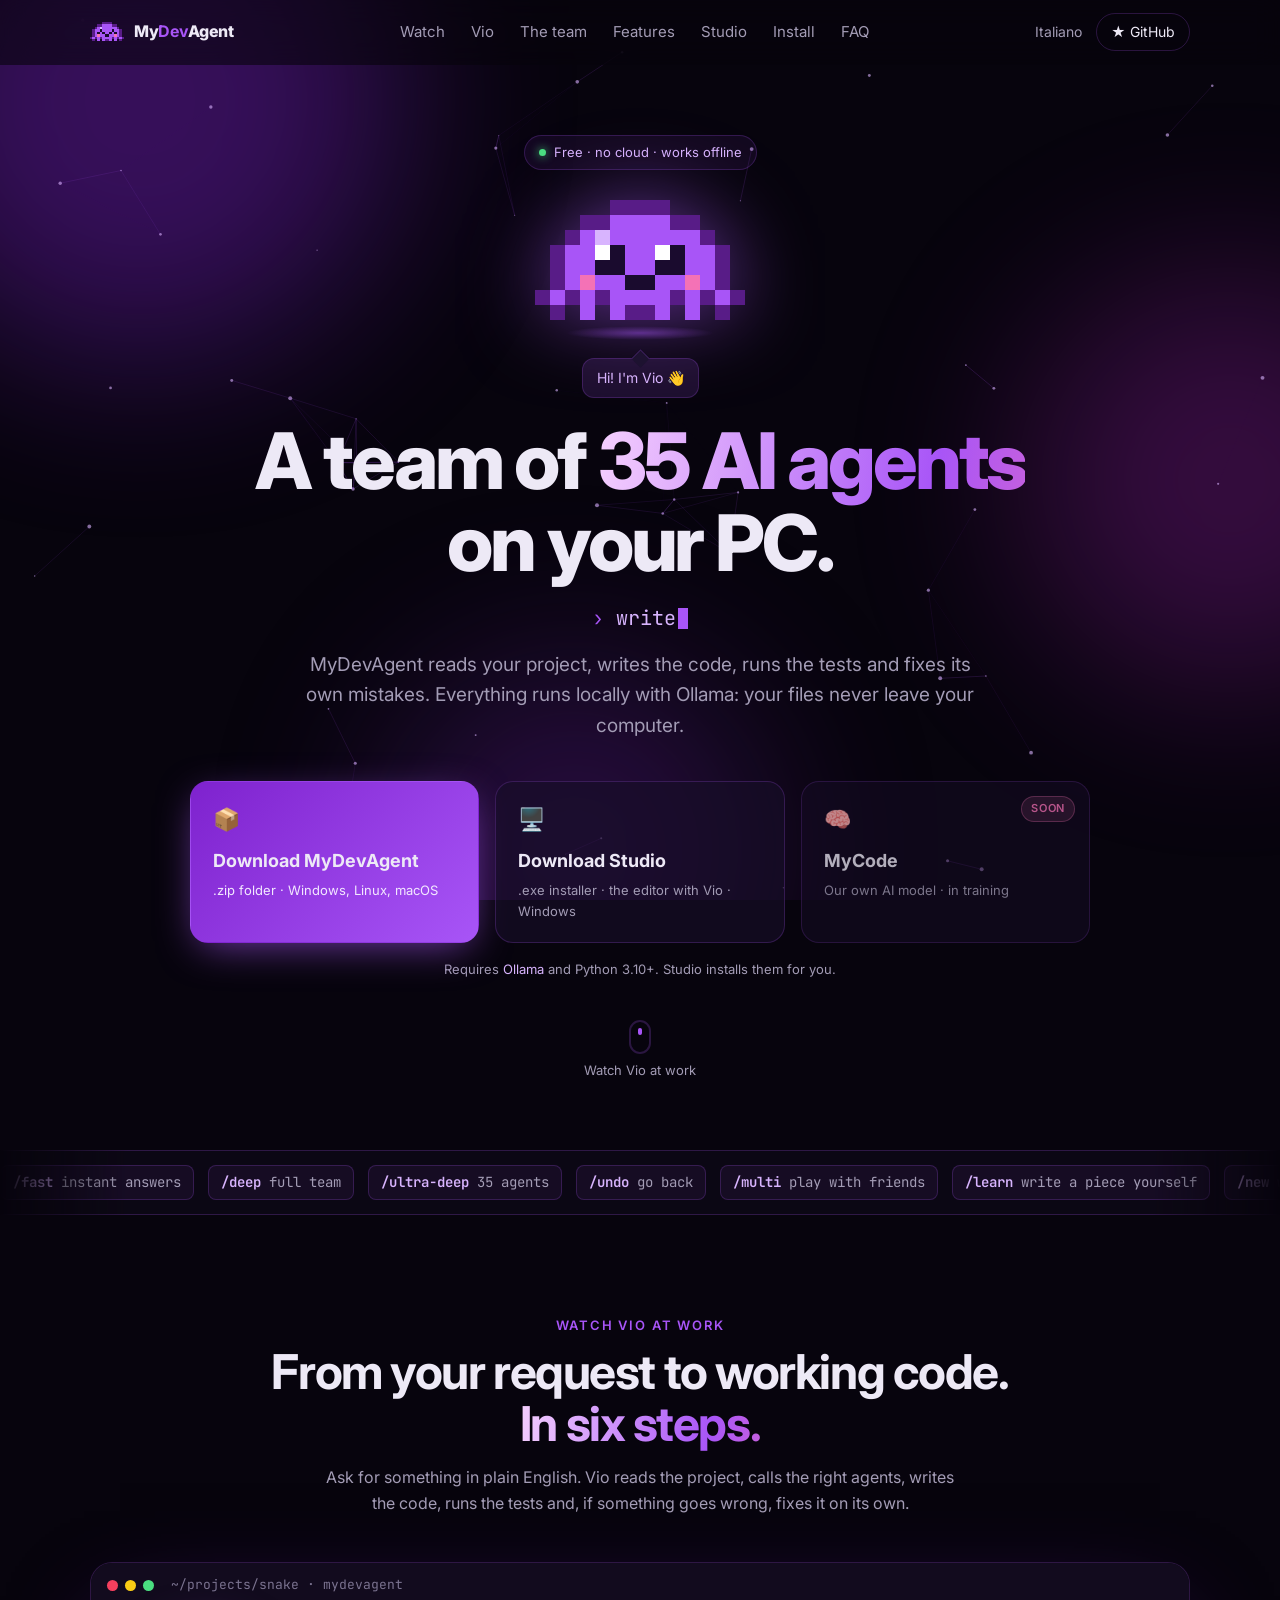
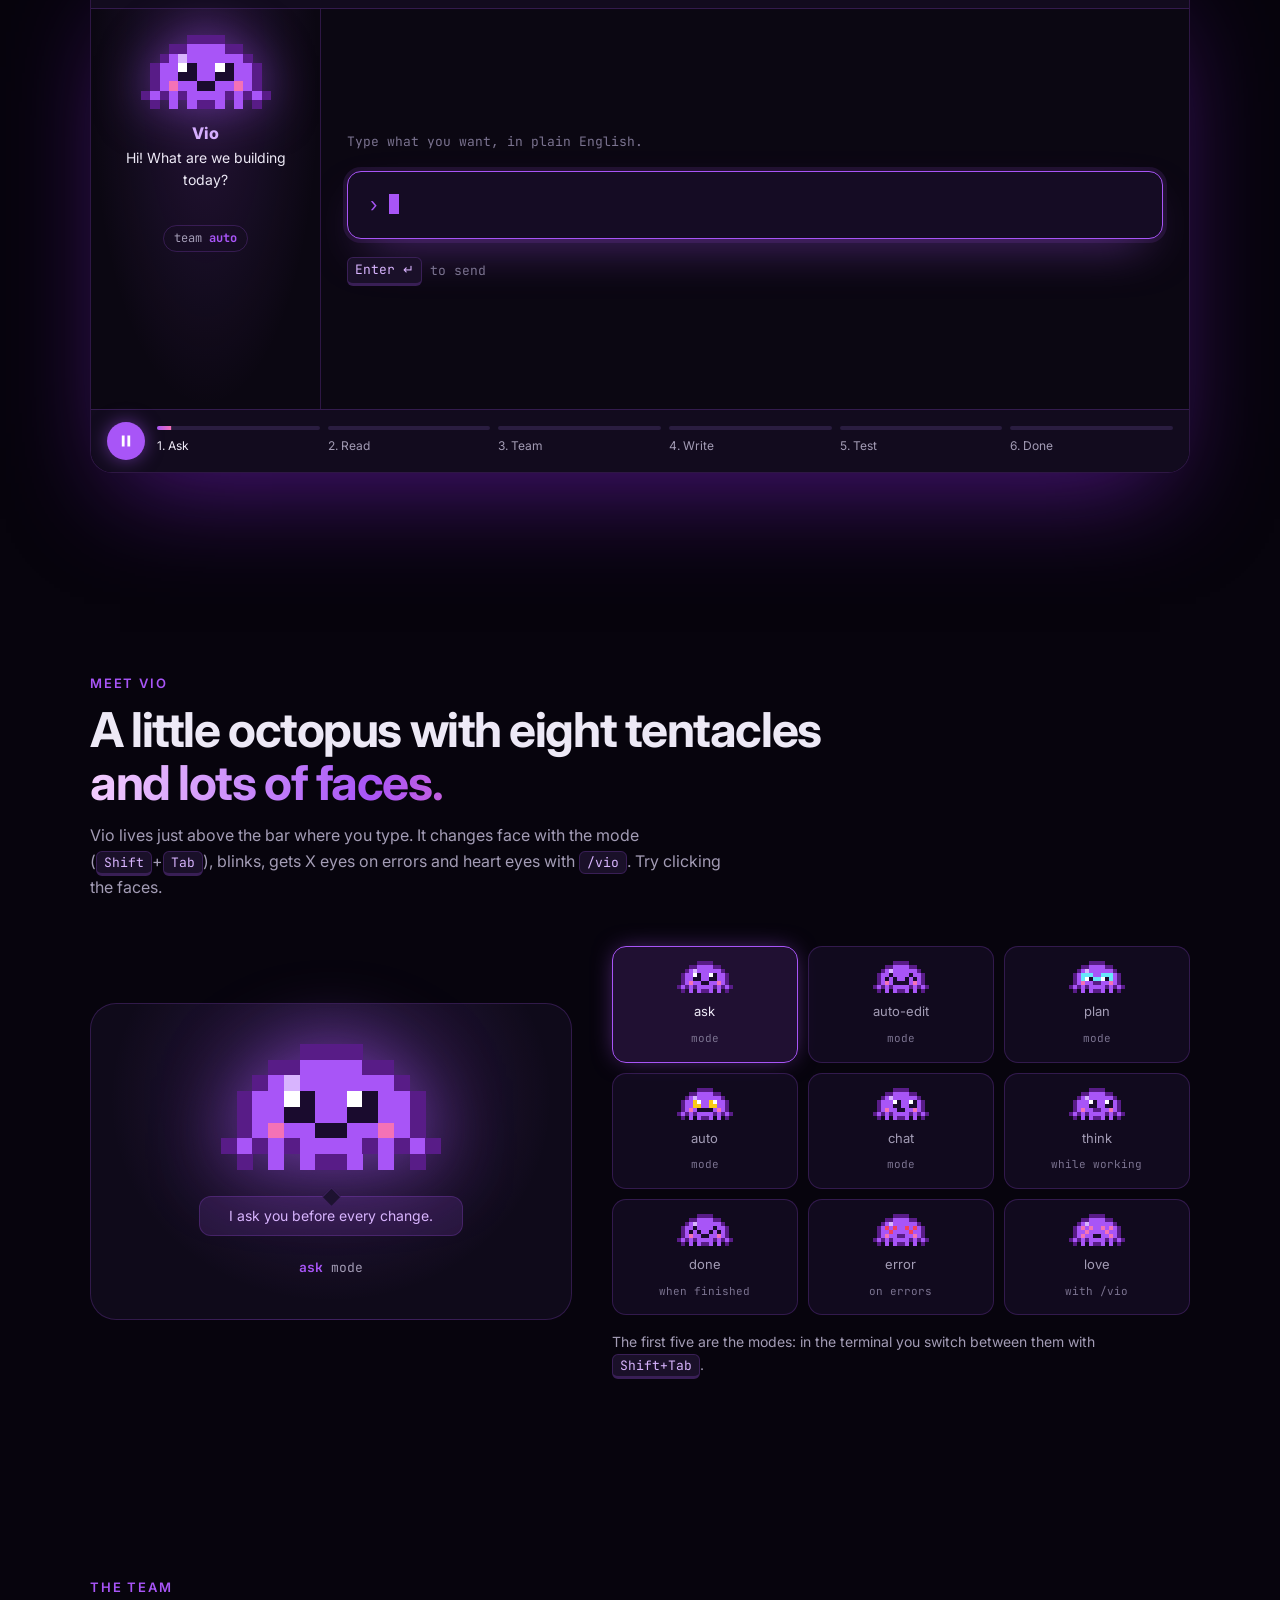
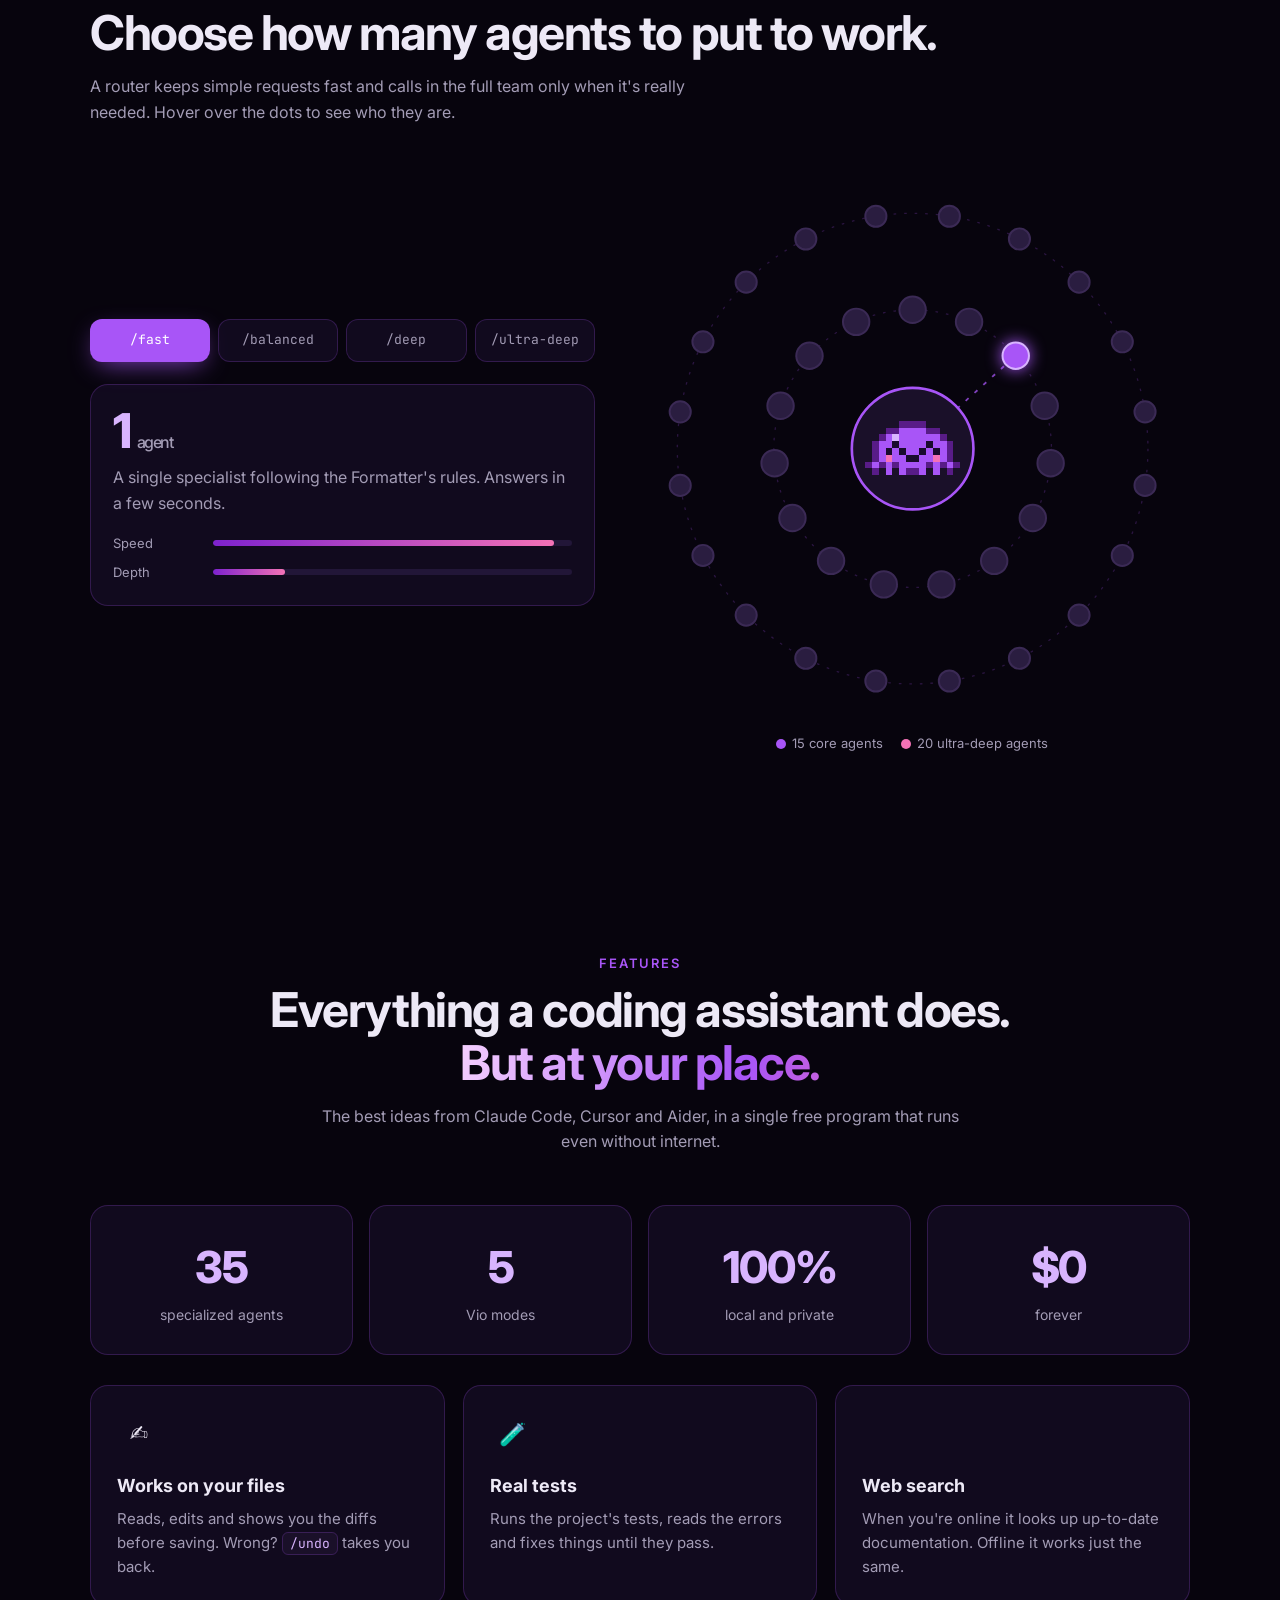
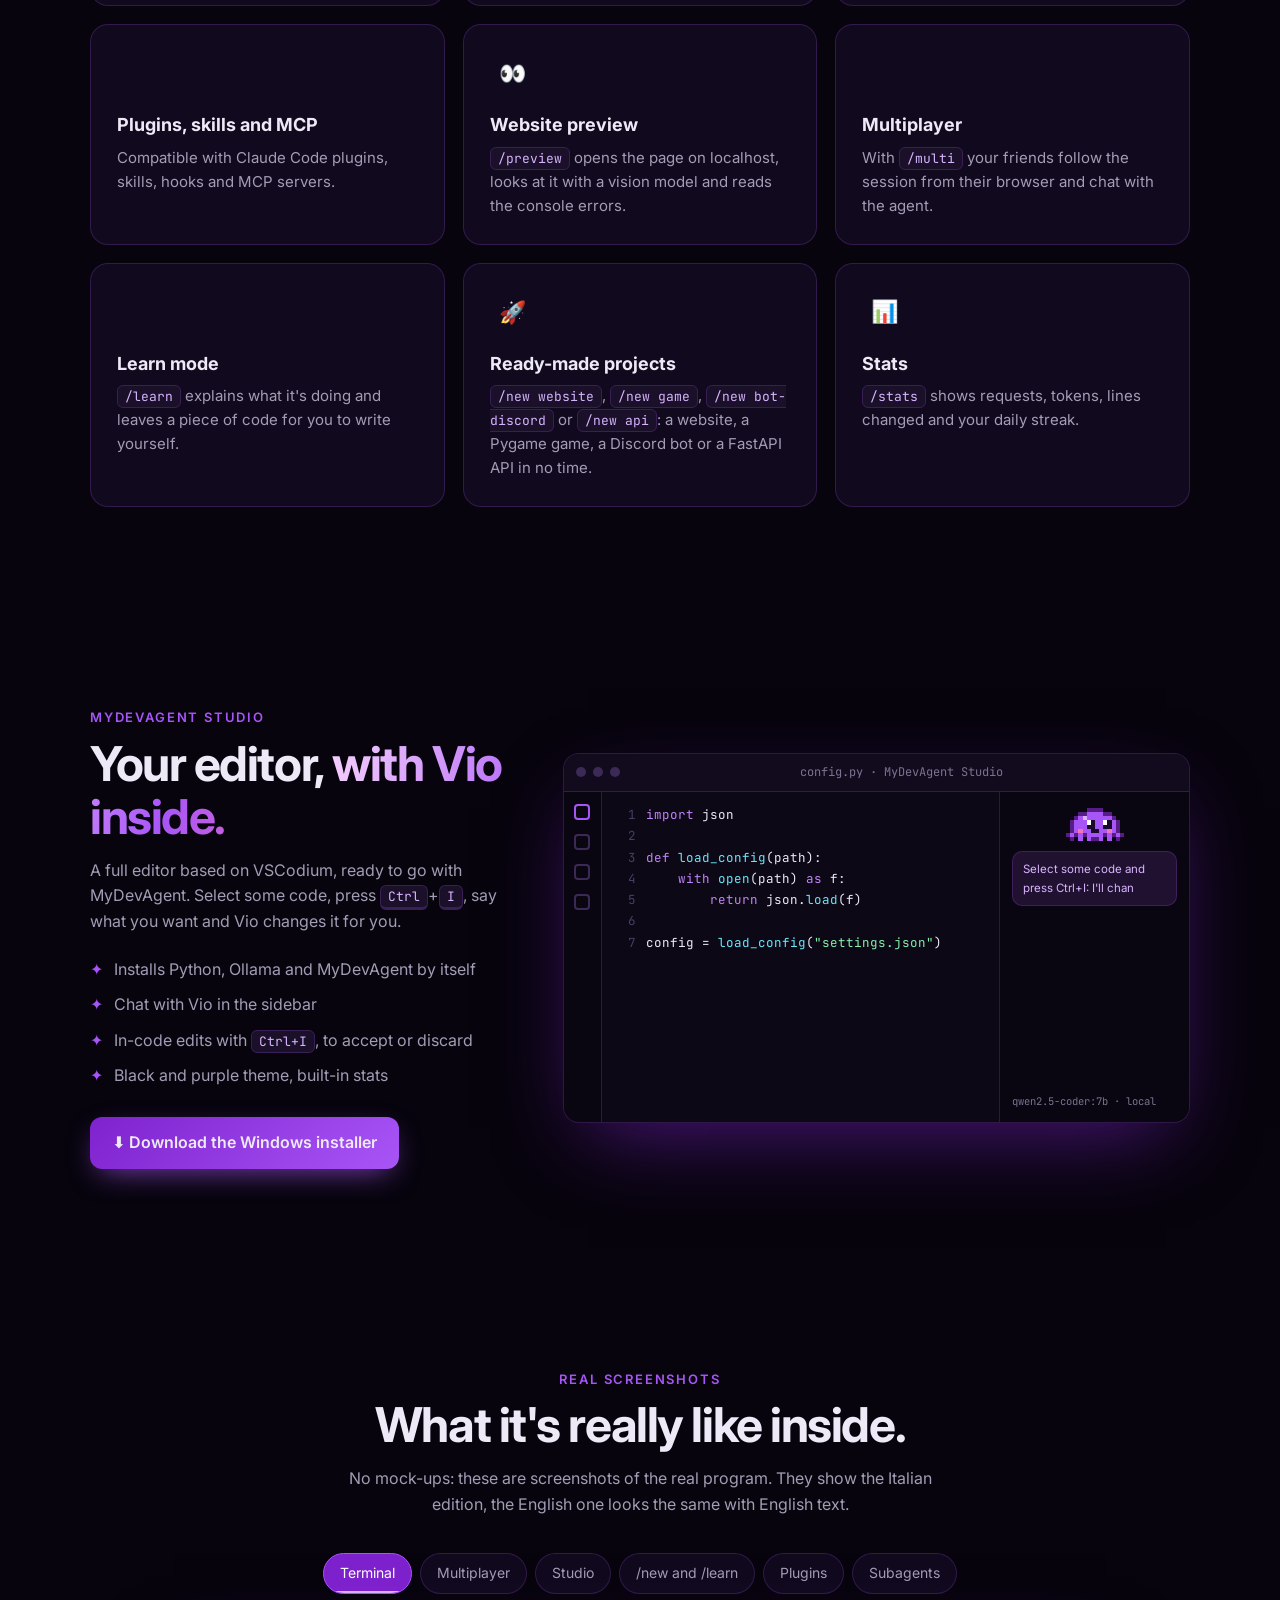
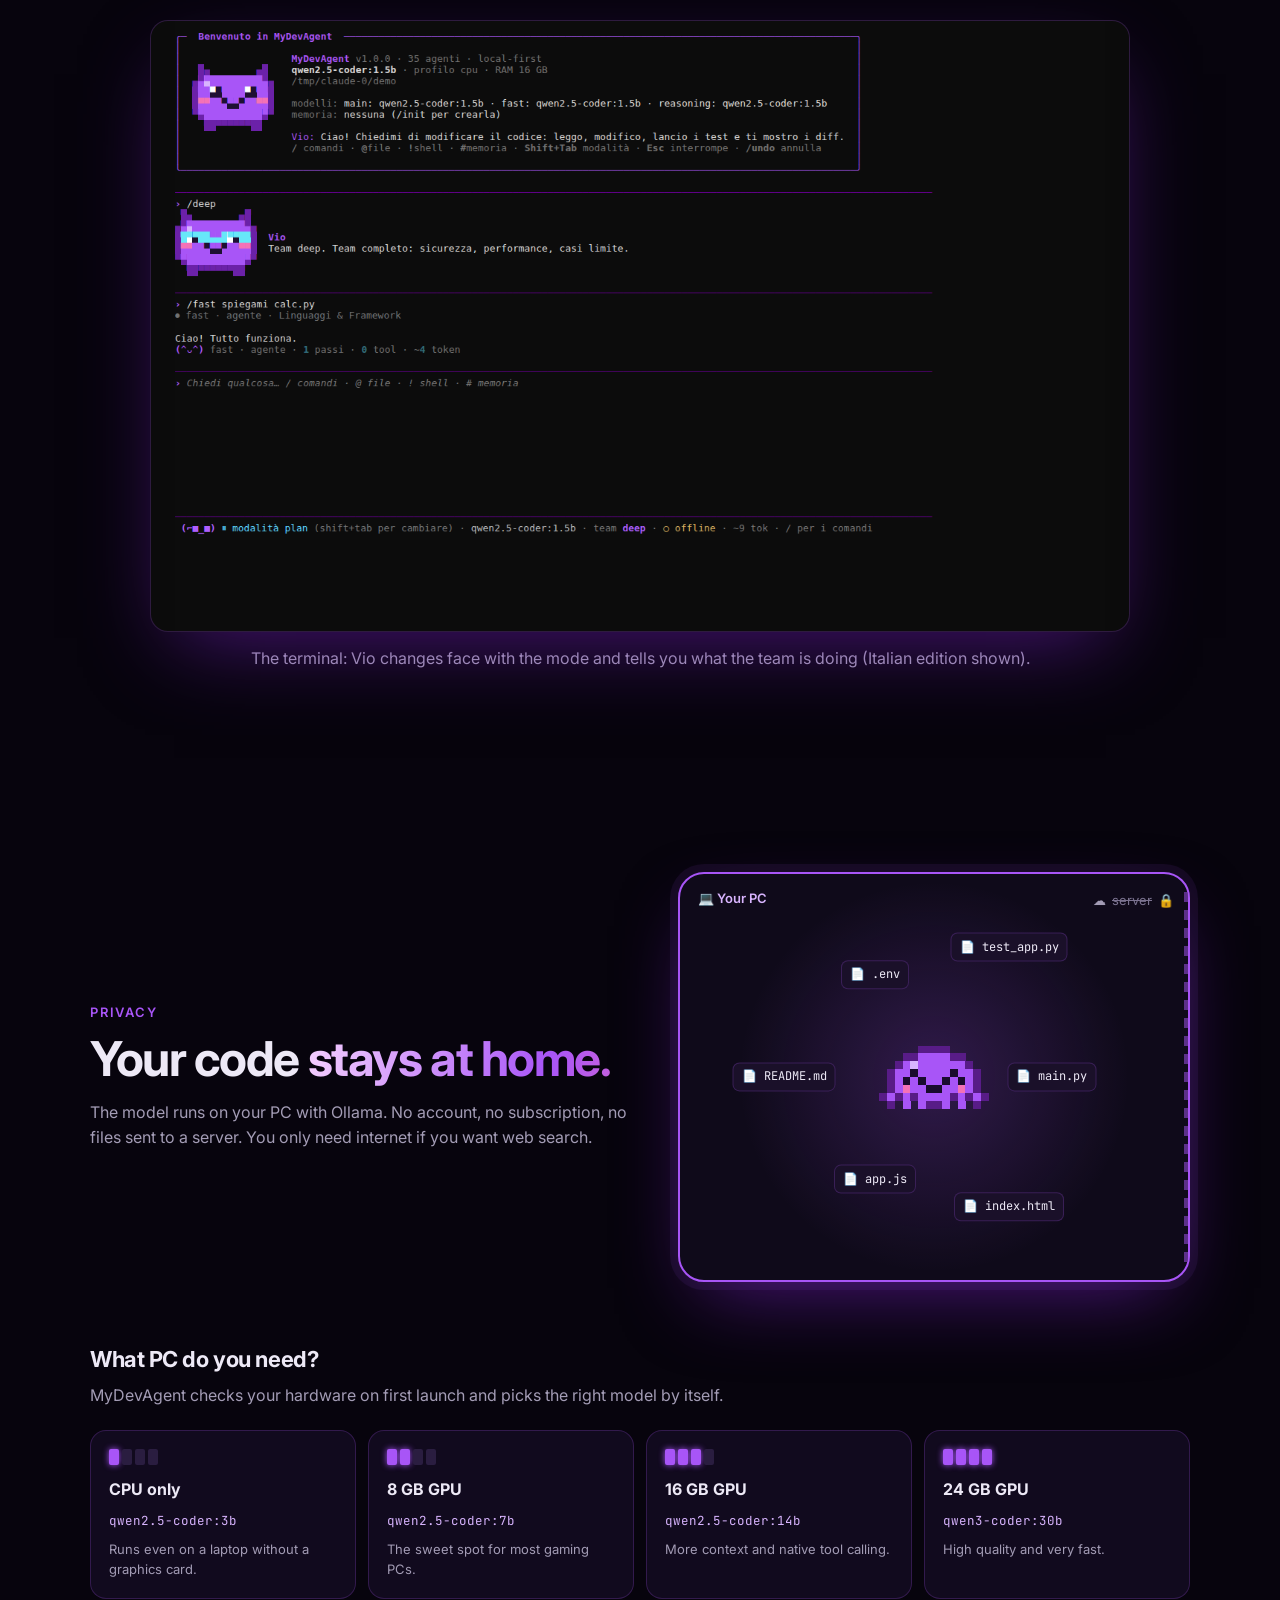
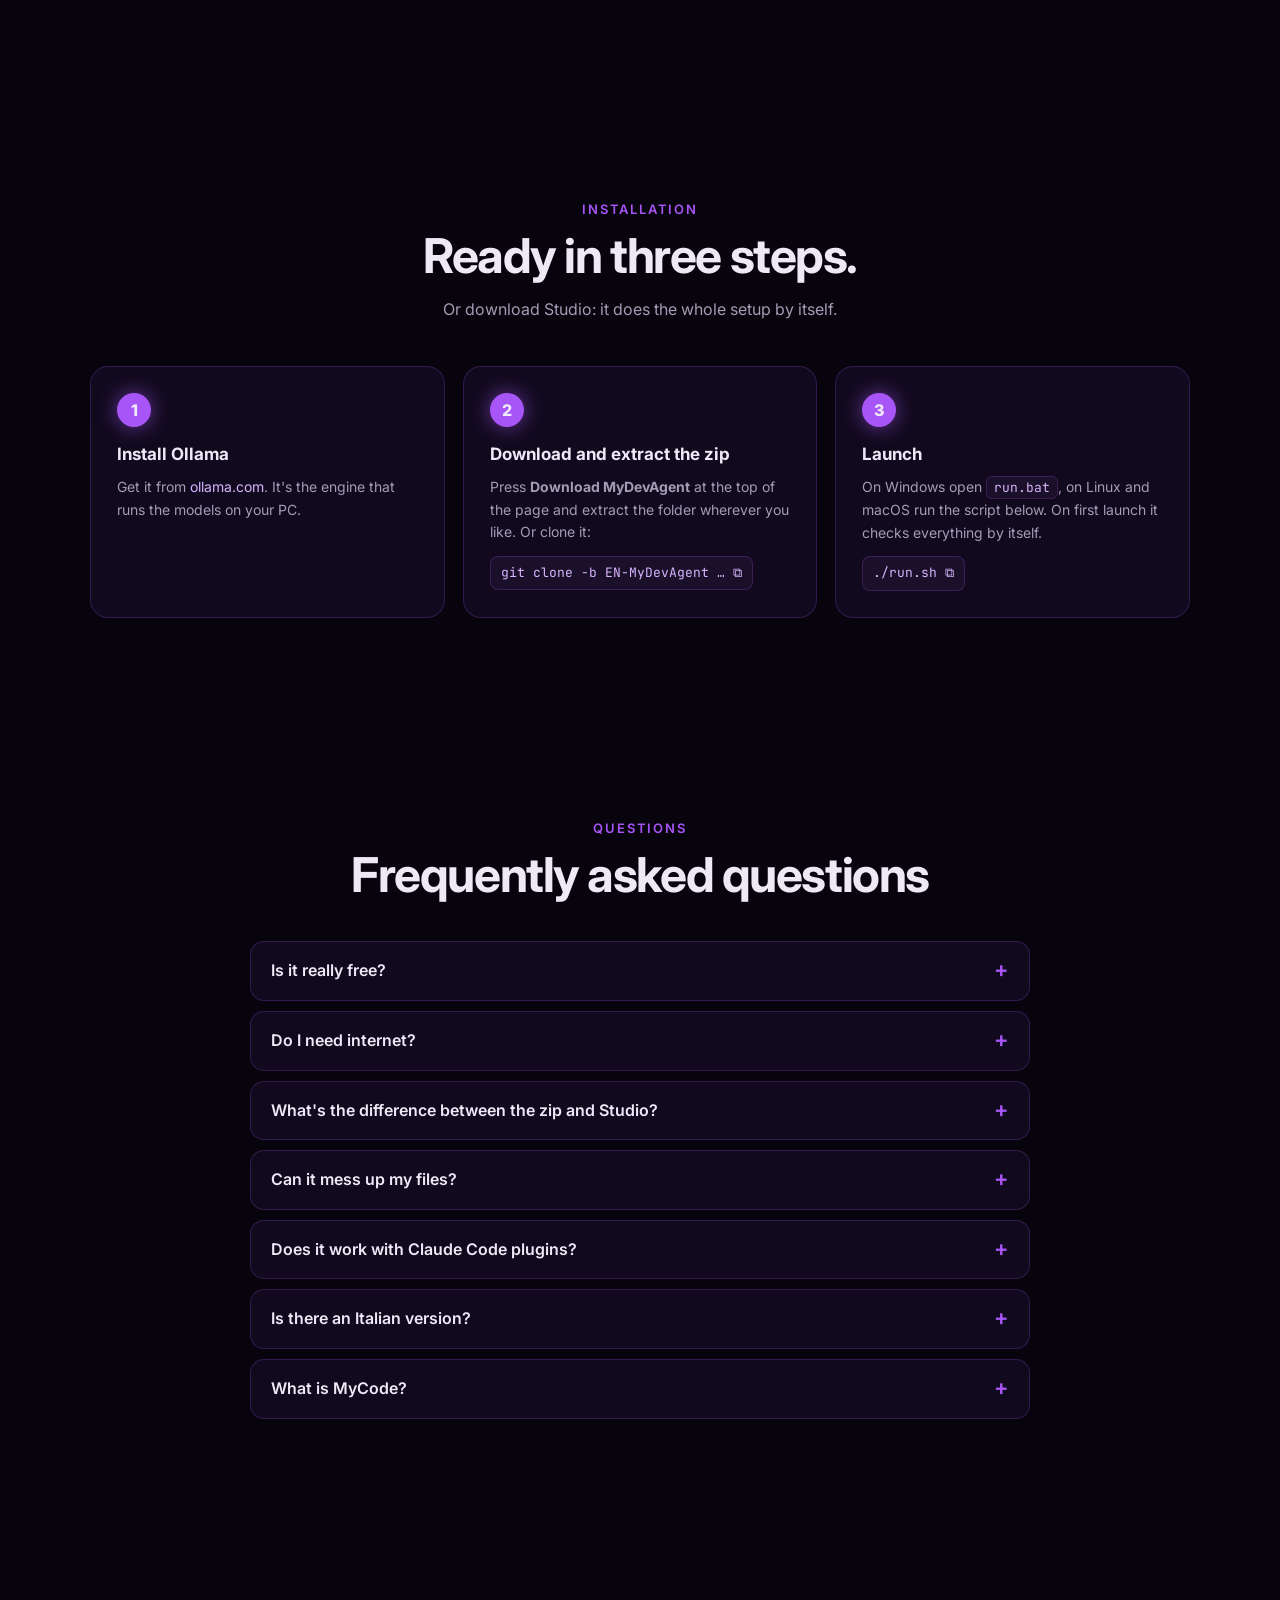
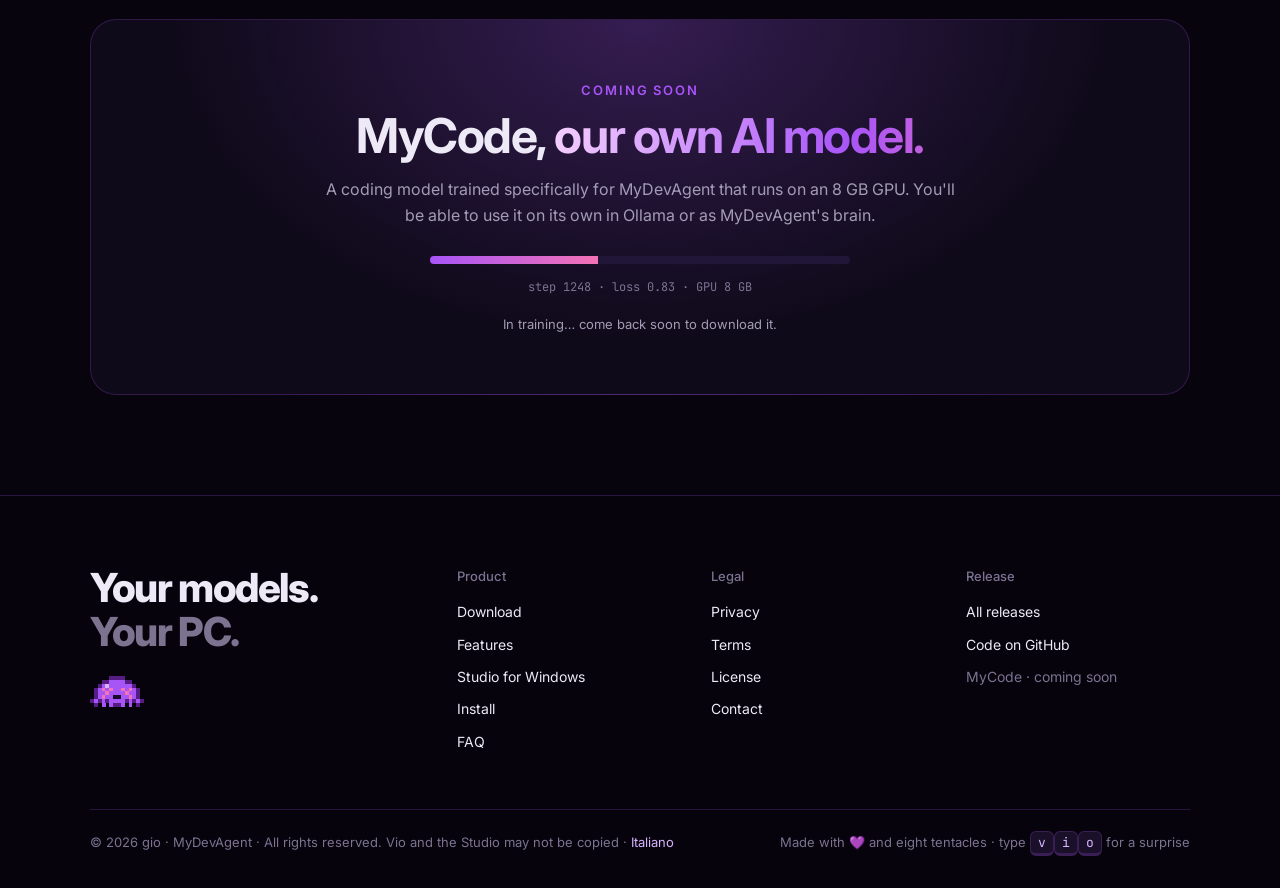
==== commit 6aa50d74: "Anteprima dei link: via «open source» dall'immagine og.png La pillola ora dice «Gratis · niente clou" ====
--- a/en/index.html
+++ b/en/index.html
@@ -13,7 +13,7 @@
 <meta property="og:url" content="https://mydevagent.github.io/en/">
 <meta property="og:locale" content="en_US">
 <meta property="og:locale:alternate" content="it_IT">
-<meta property="og:image" content="https://mydevagent.github.io/img/og.png">
+<meta property="og:image" content="https://mydevagent.github.io/img/og.png?v=2">
 <meta property="og:image:width" content="1200">
 <meta property="og:image:height" content="630">
 <meta property="og:image:alt" content="Vio, the little purple octopus, and the words: Un team di 35 agenti AI sul tuo PC (A team of 35 AI agents on your PC)">
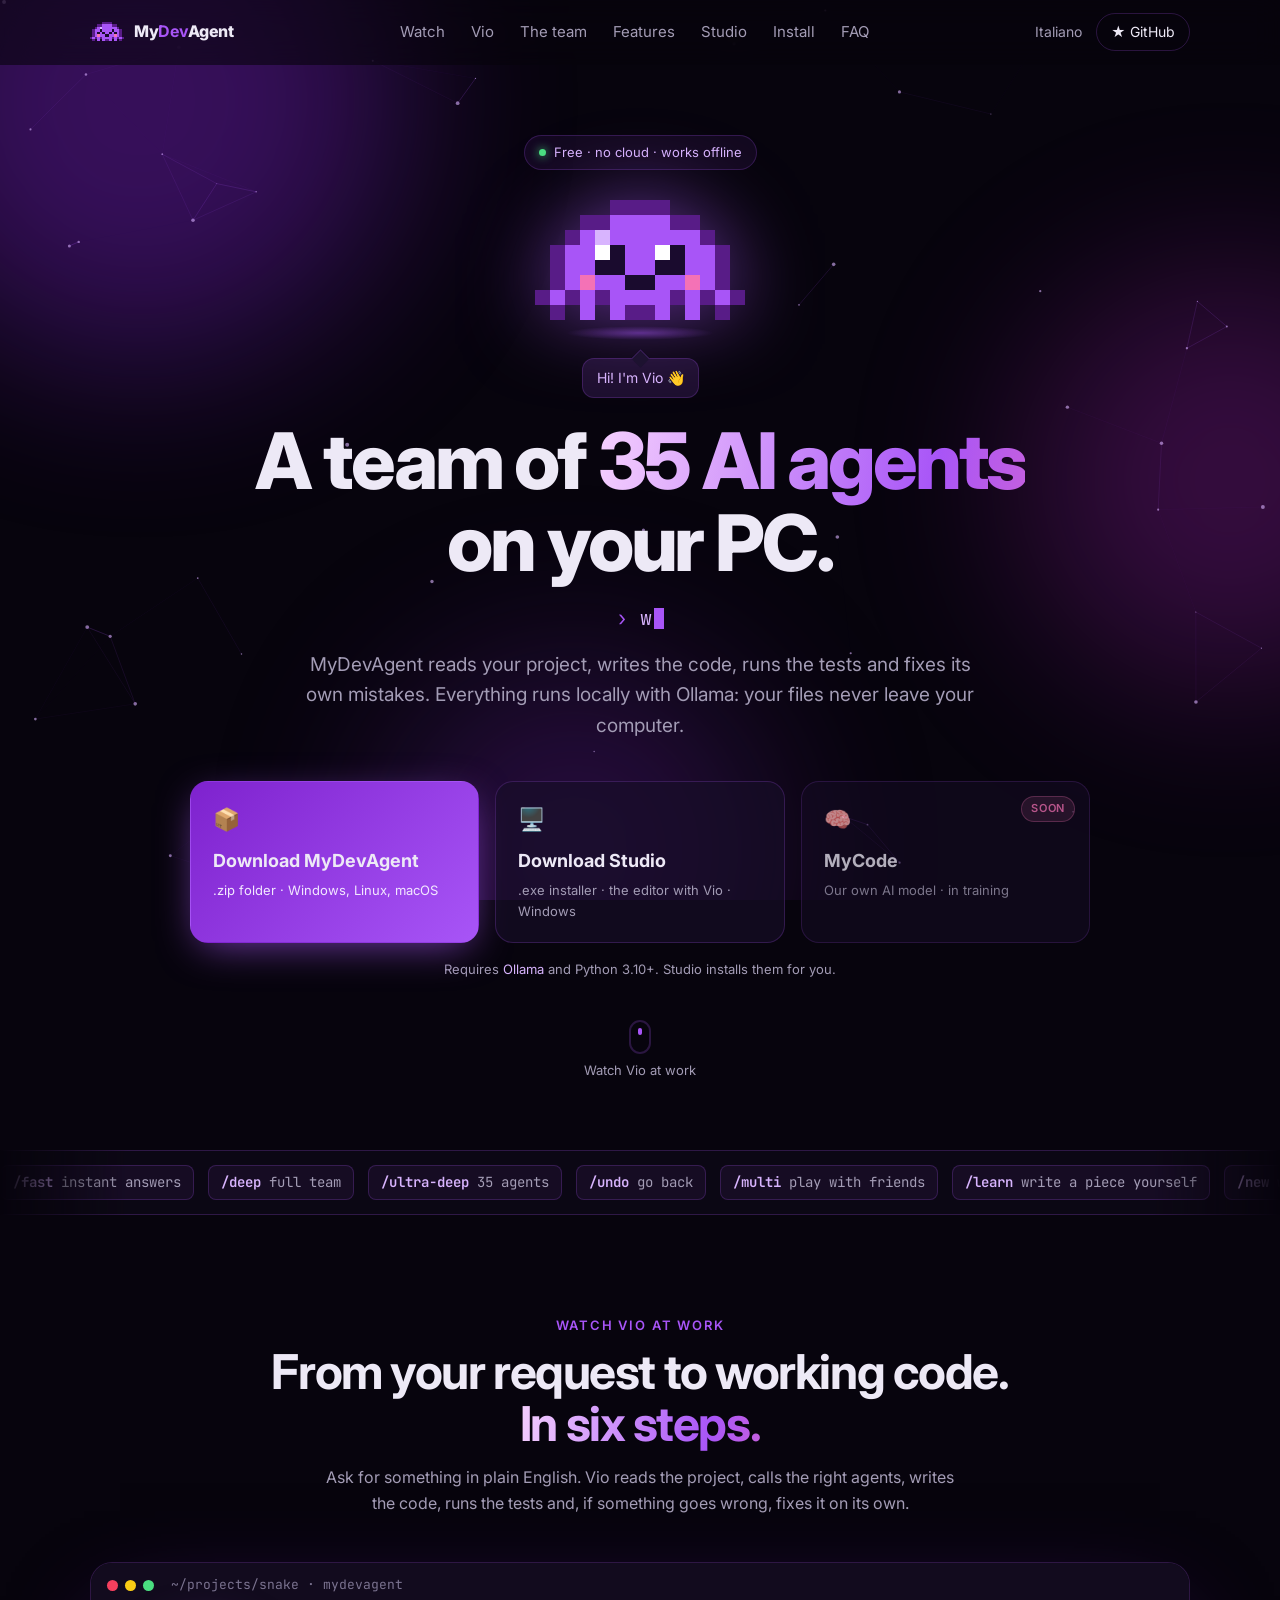
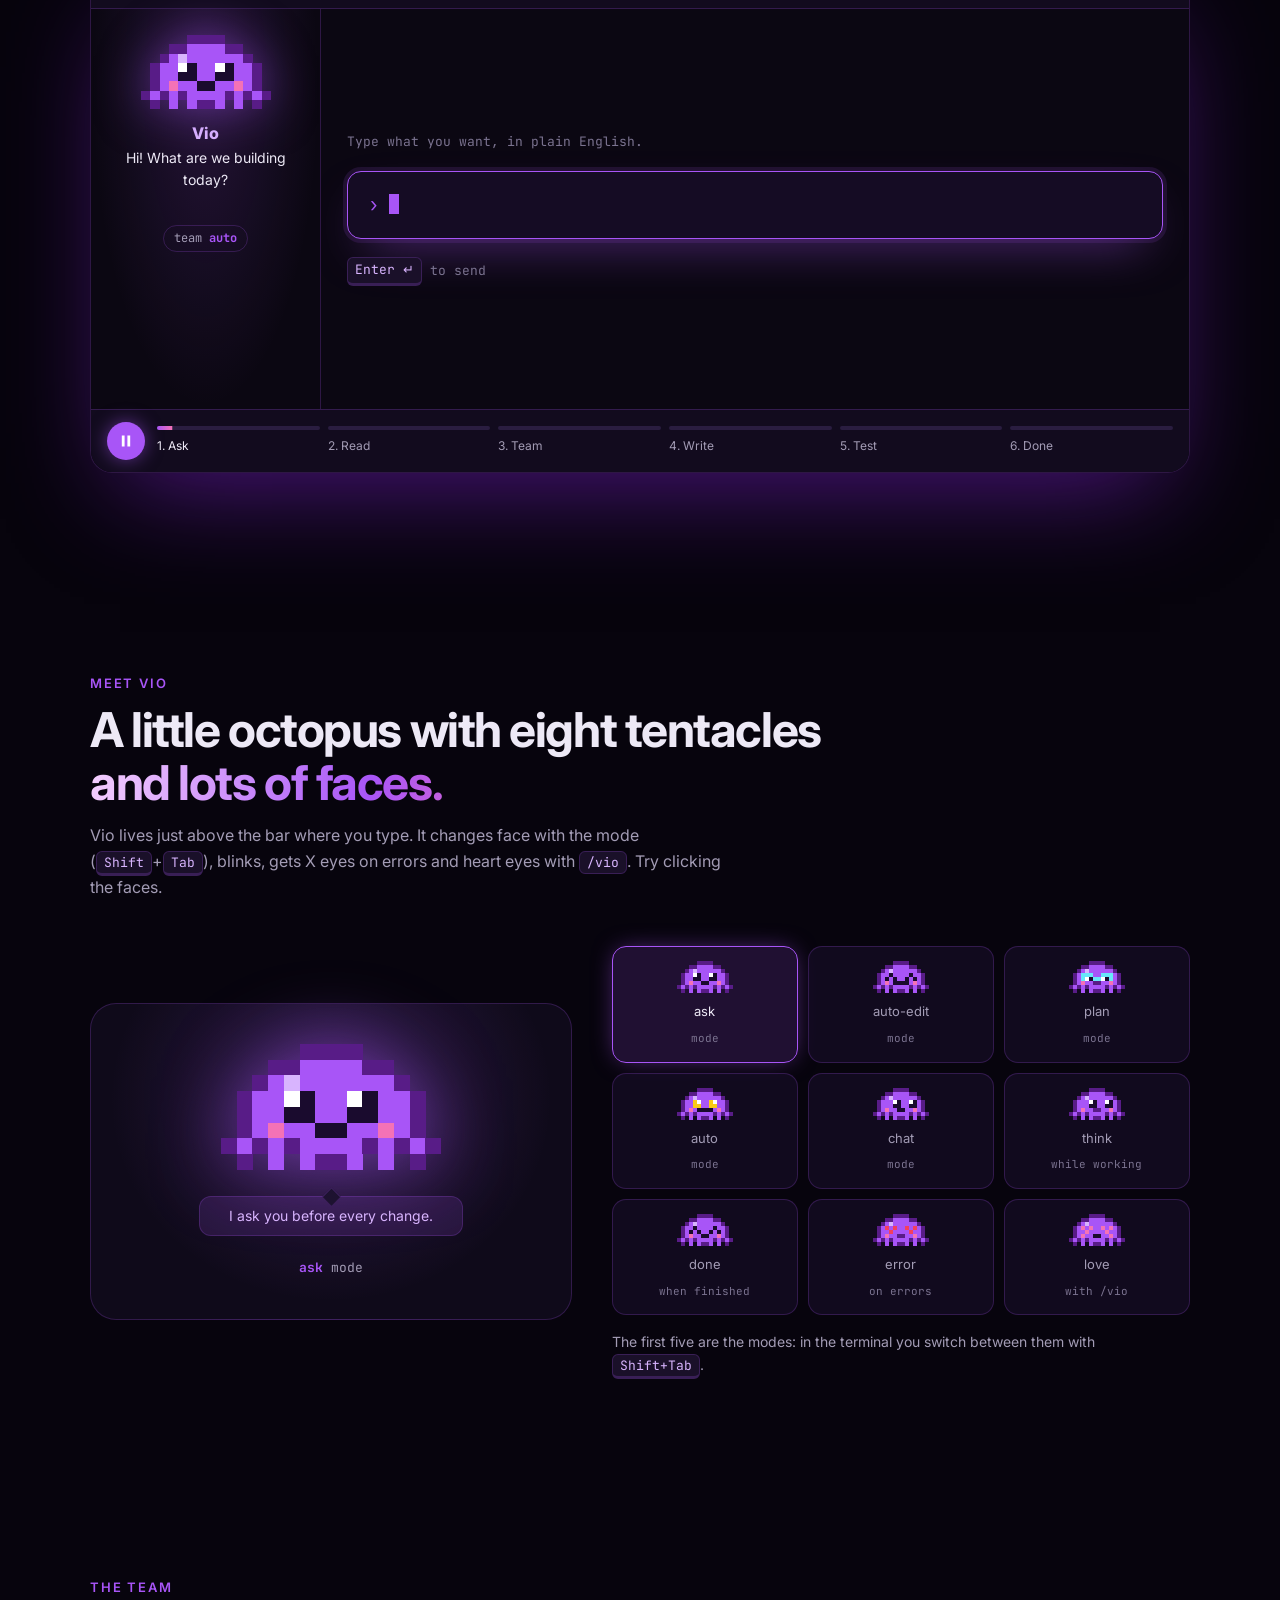
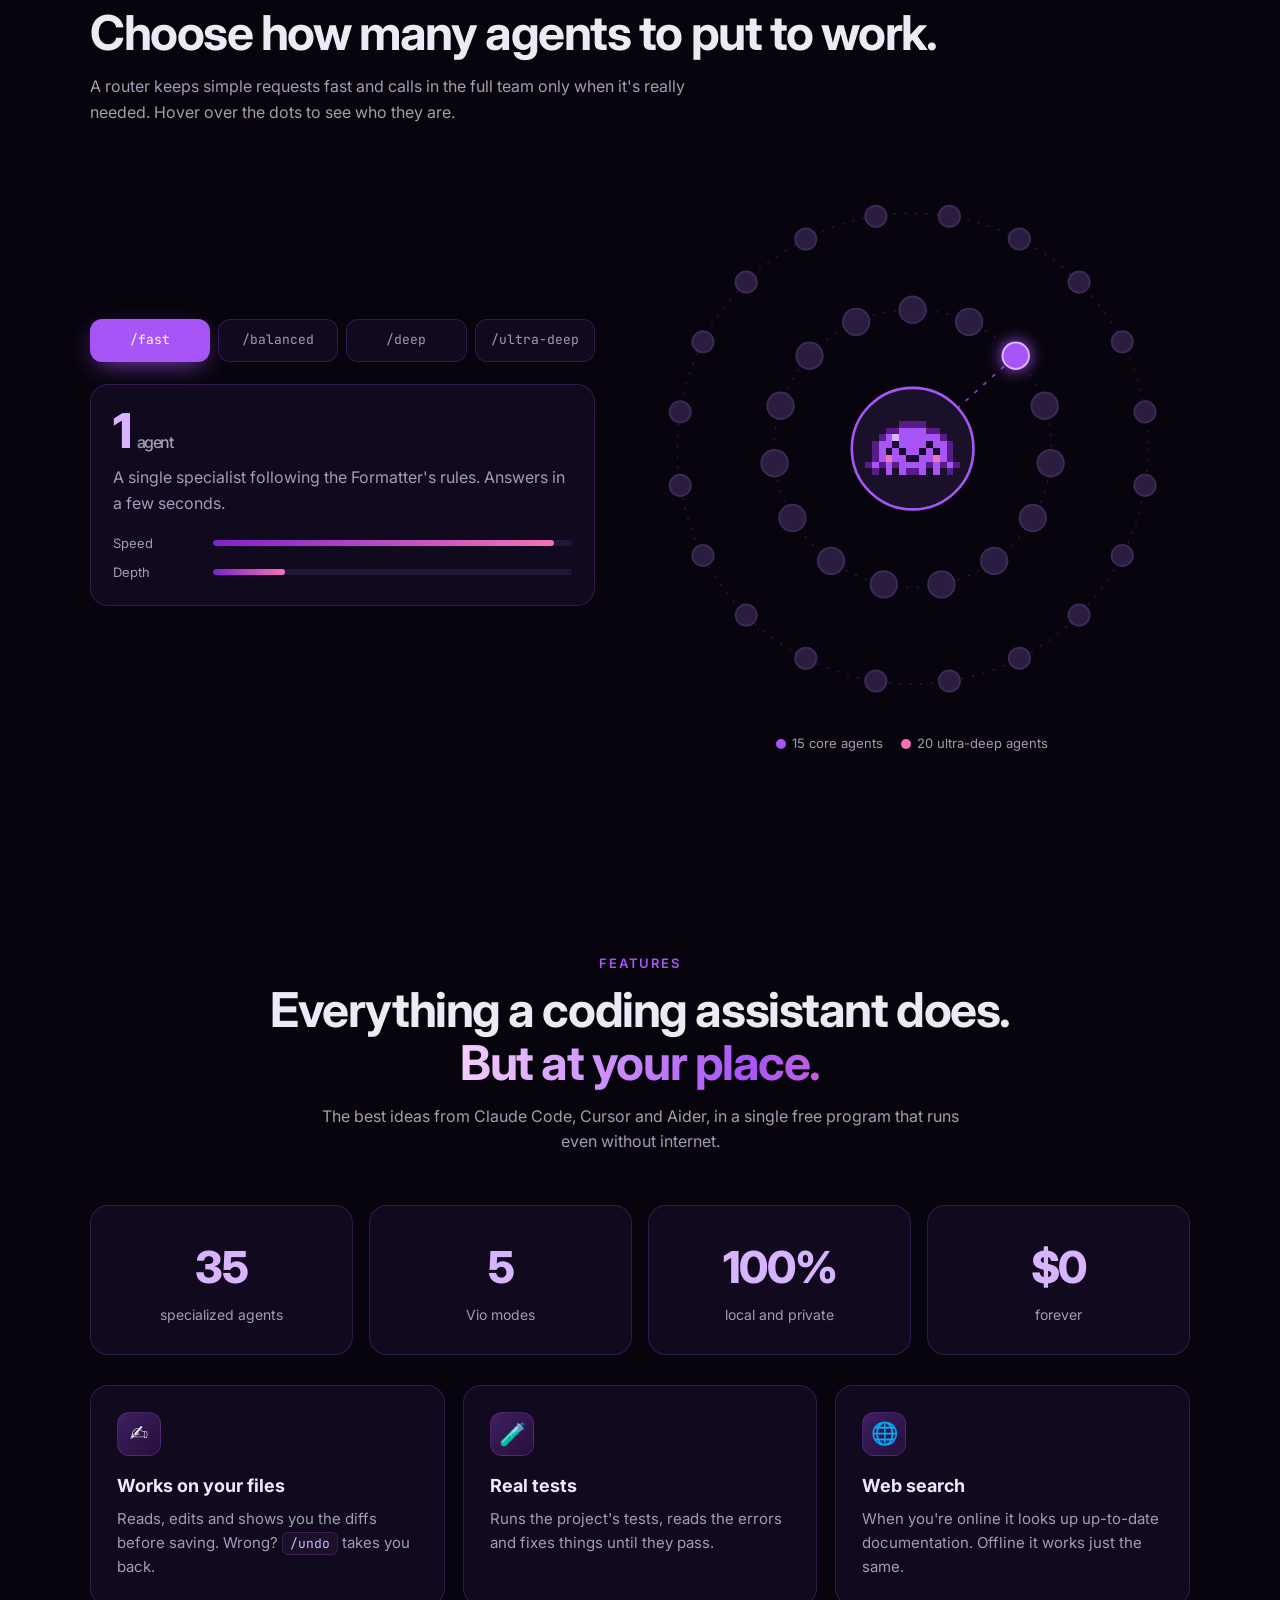
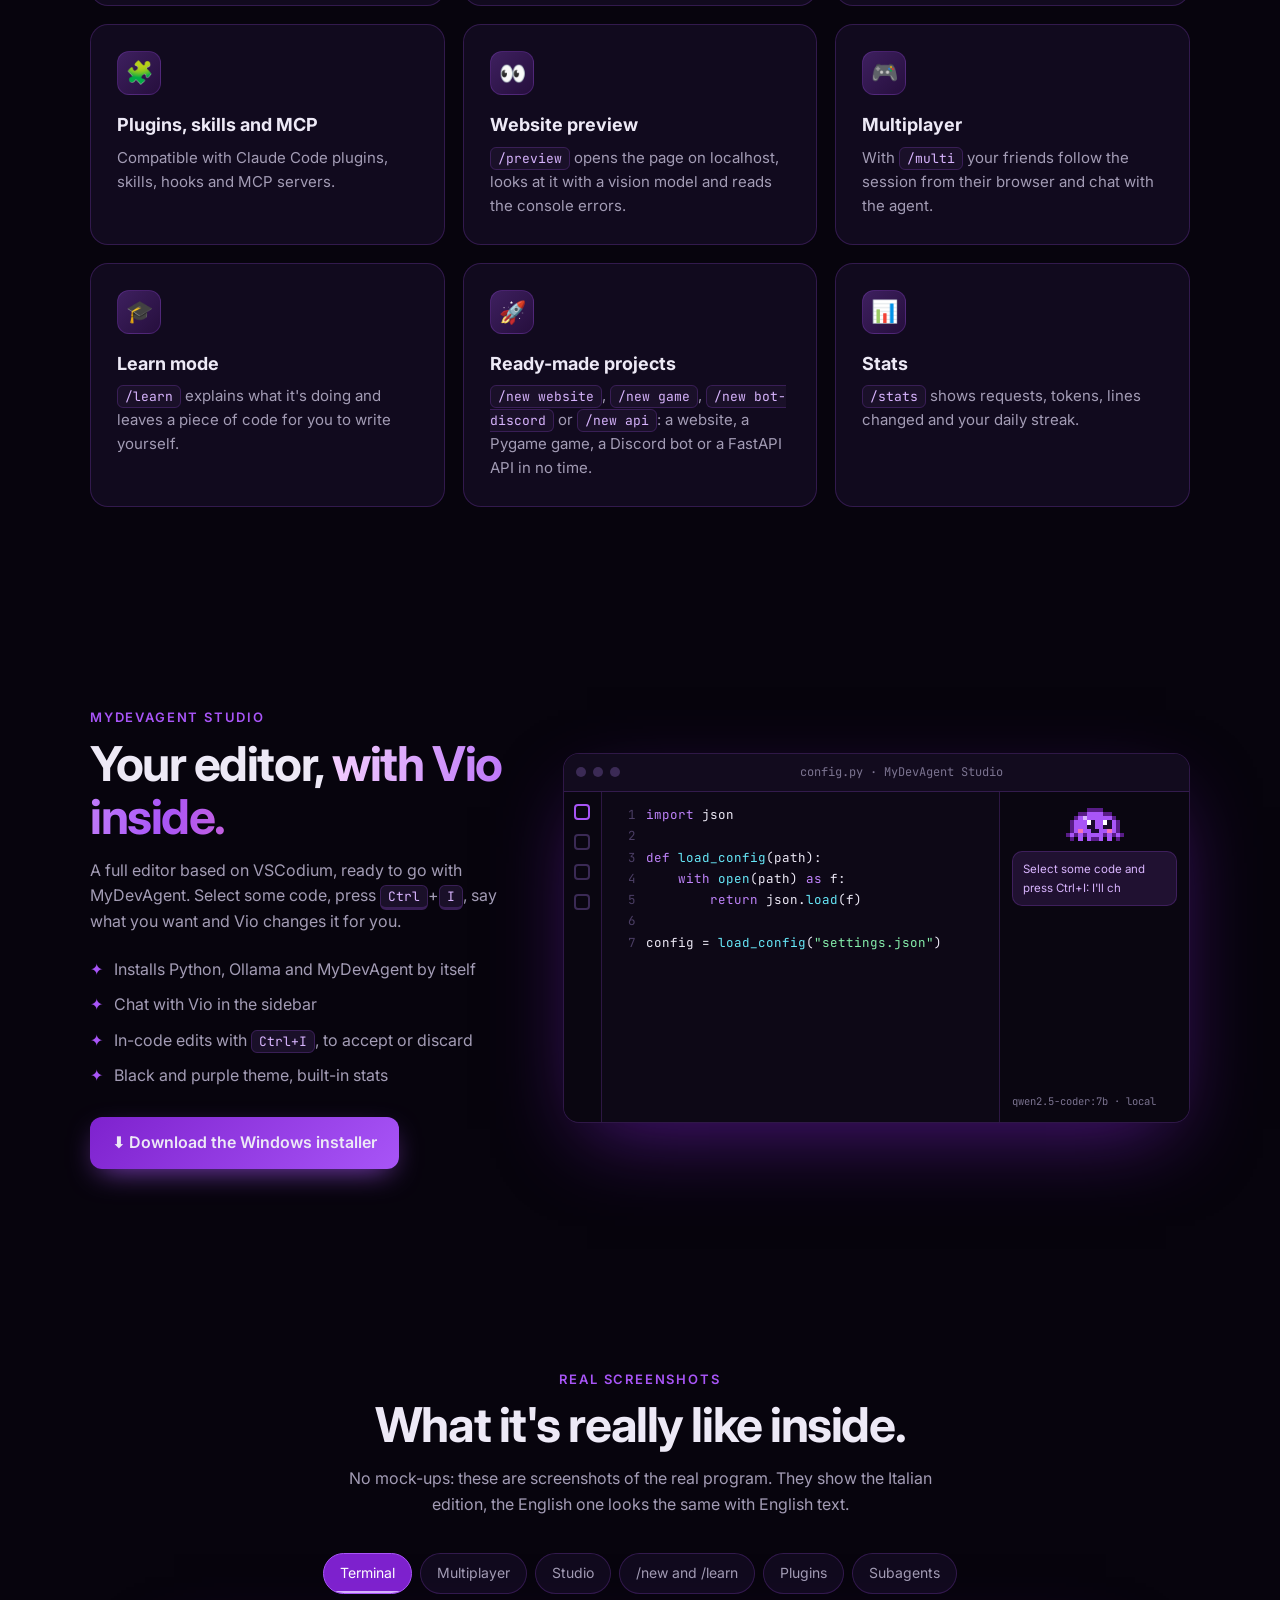
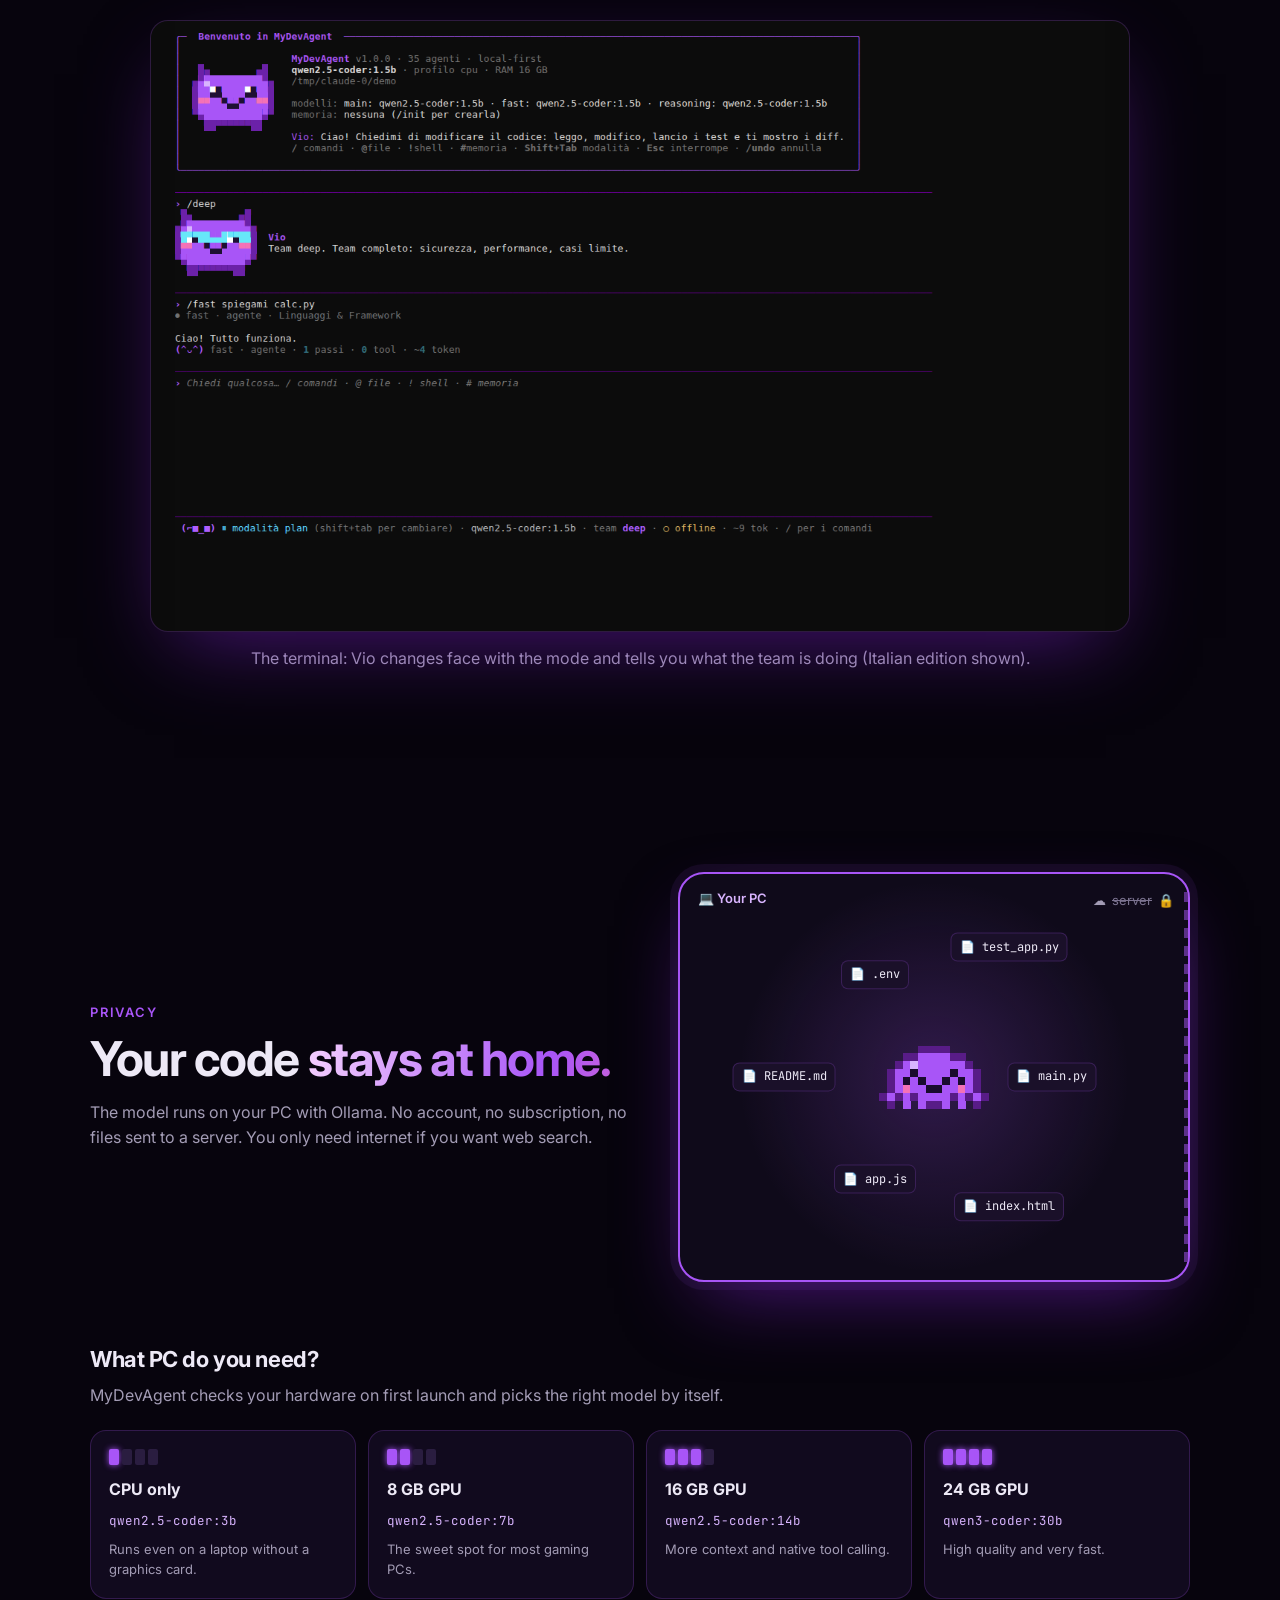
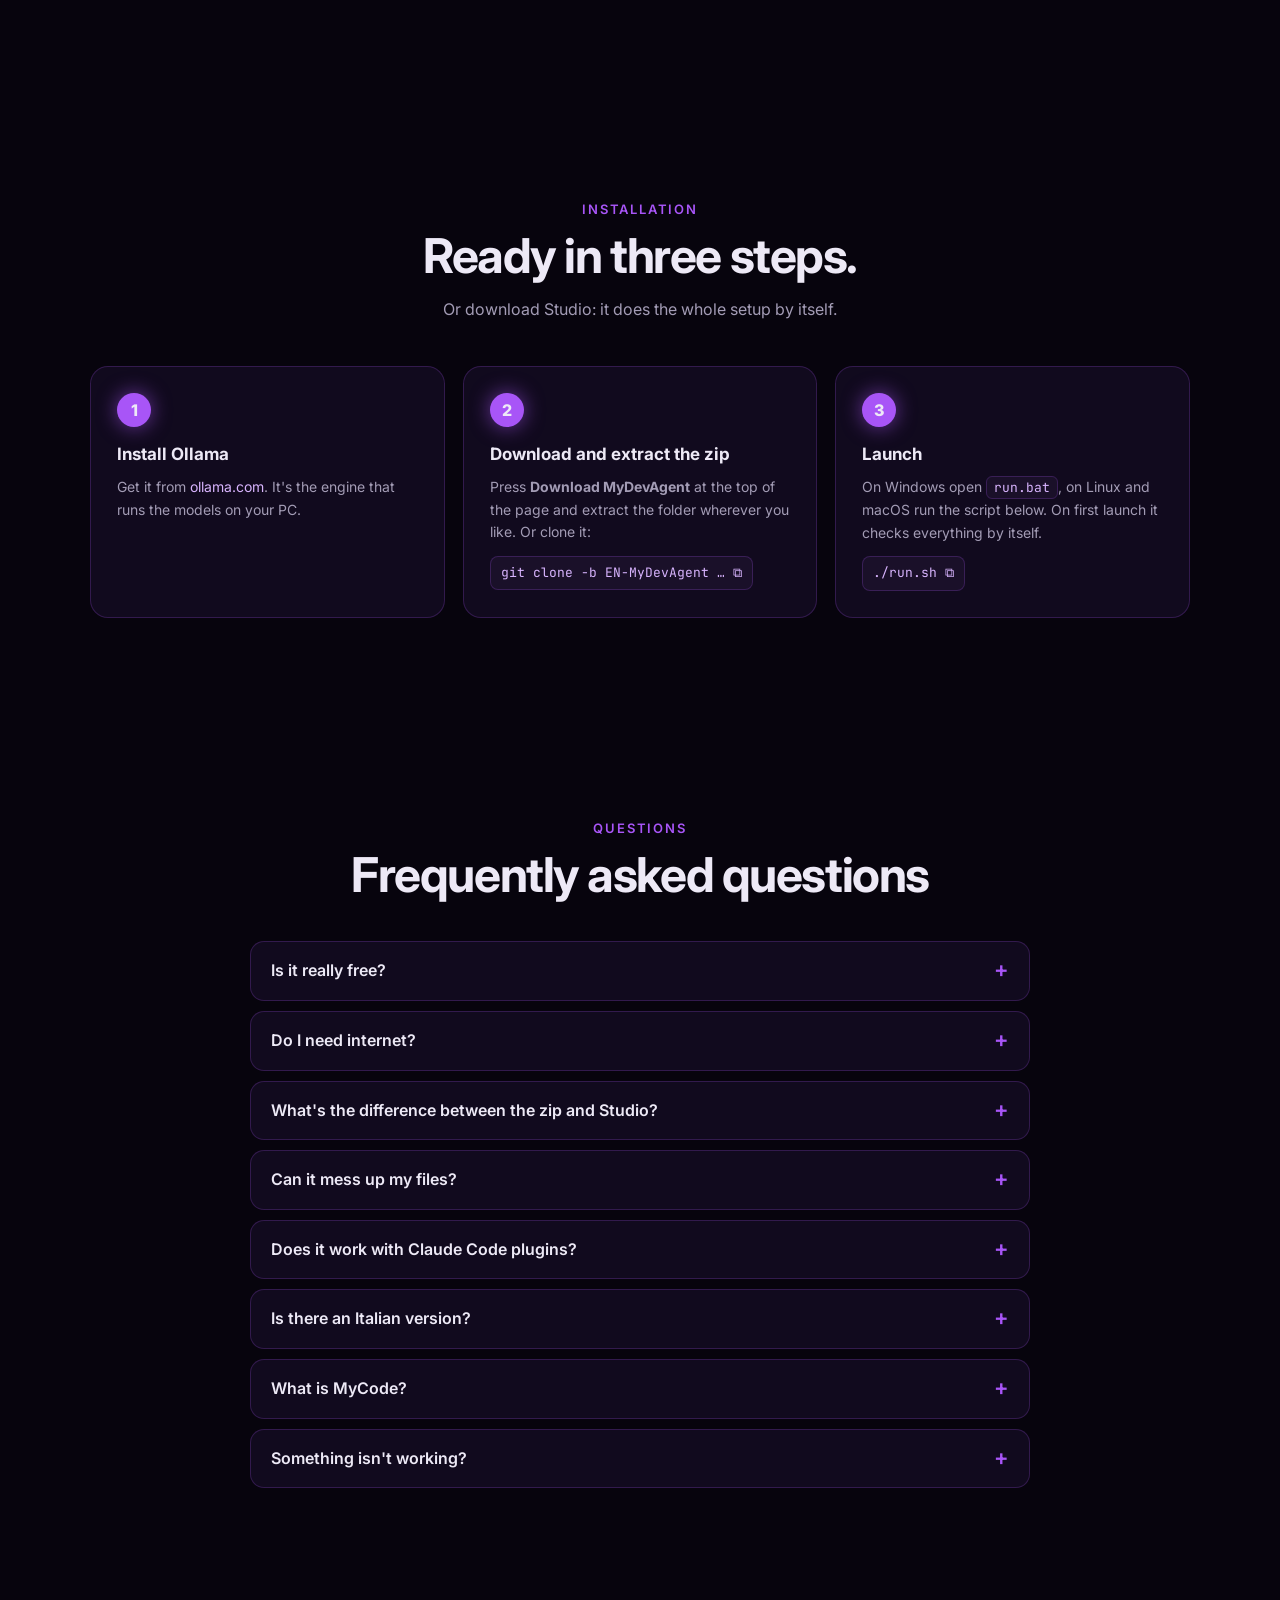
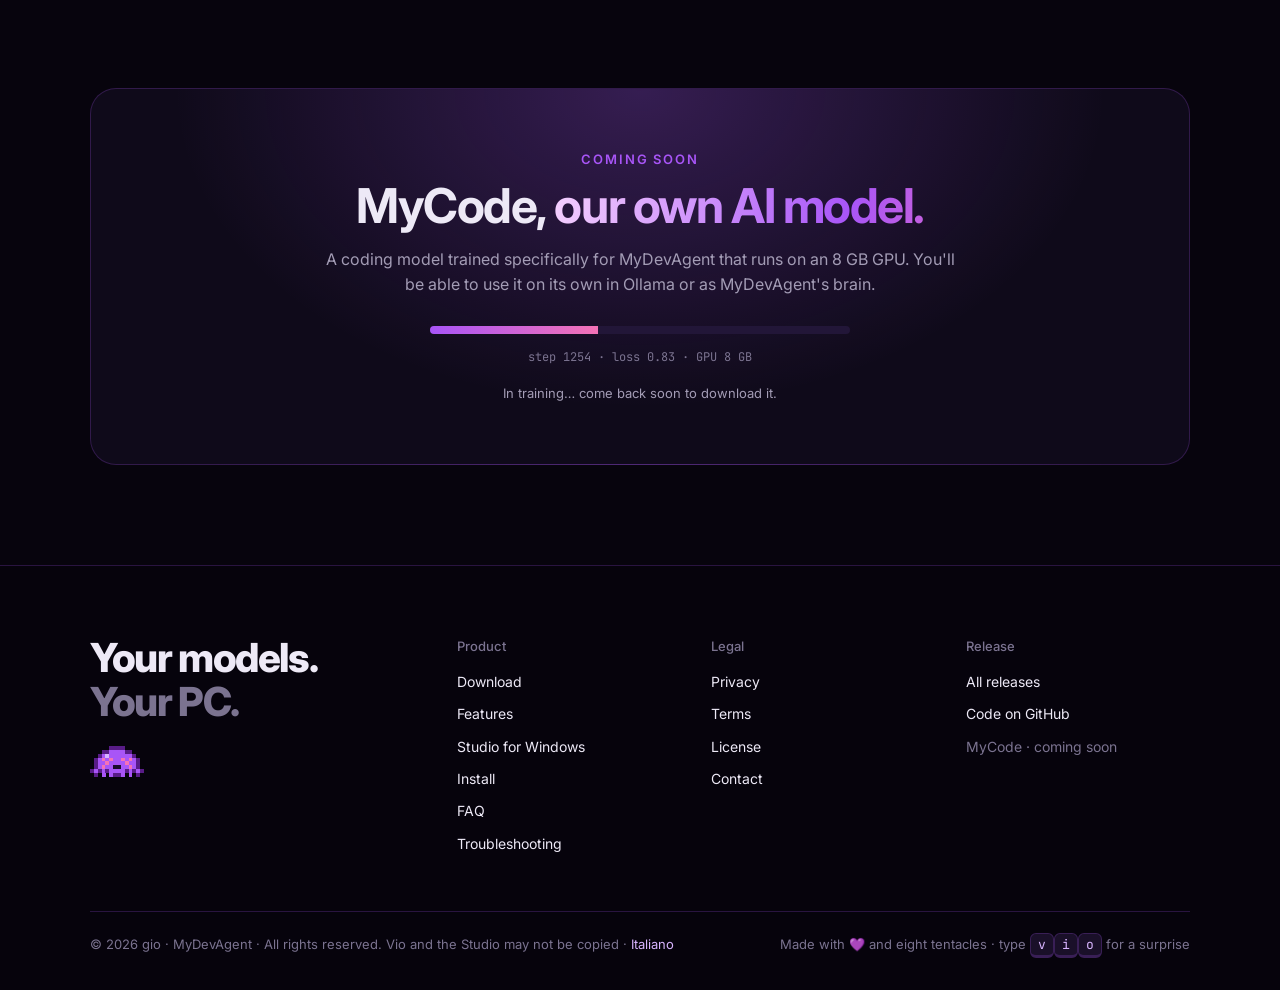
==== commit de411f39: "Pagina Problemi comuni / Troubleshooting Le soluzioni ai problemi più frequenti di Vio e dello Studi" ====
--- a/en/index.html
+++ b/en/index.html
@@ -824,6 +824,7 @@
       <details><summary>Does it work with Claude Code plugins?</summary><p>Yes: plugins, skills, hooks, subagents and MCP servers in the same format as Claude Code. Install them with <code>/plugin install</code>.</p></details>
       <details><summary>Is there an Italian version?</summary><p>Yes: MyDevAgent was born in Italian. The <a href="https://mydevagent.github.io/" hreflang="it" style="color:var(--lilac)">Italian site</a> downloads the Italian edition; this page downloads the English edition (branch <code>EN-MyDevAgent</code>).</p></details>
       <details><summary>What is MyCode?</summary><p>It's our own AI model for code, trained specifically for MyDevAgent and designed for an 8 GB GPU. It's still in training.</p></details>
+      <details><summary>Something isn't working?</summary><p>See <a href="troubleshooting.html">troubleshooting</a>: it has fixes for the most common cases. In the terminal, <code>/doctor</code> checks everything and tells you what to fix.</p></details>
     </div>
   </div>
 </section>
@@ -857,6 +858,7 @@
           <li><a href="#studio">Studio for Windows</a></li>
           <li><a href="#install">Install</a></li>
           <li><a href="#faq">FAQ</a></li>
+          <li><a href="troubleshooting.html">Troubleshooting</a></li>
         </ul>
       </div>
       <div>
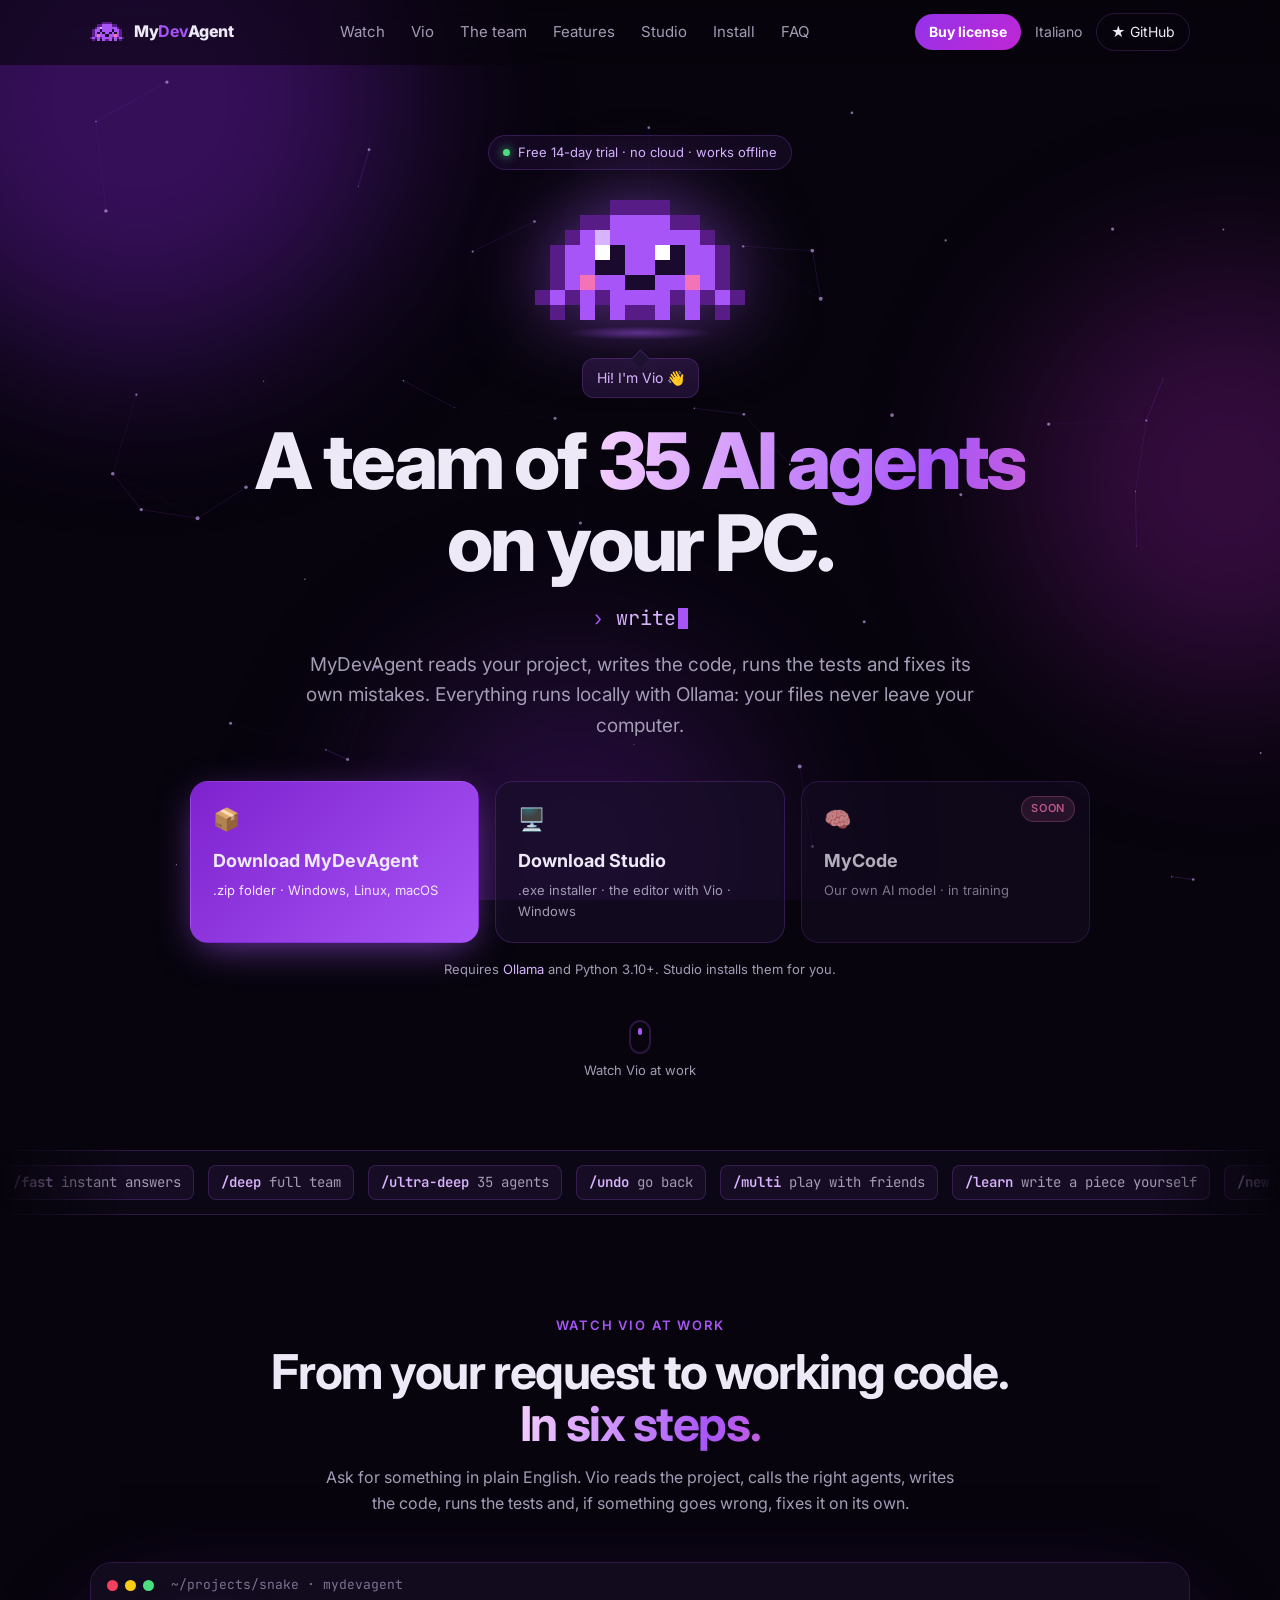
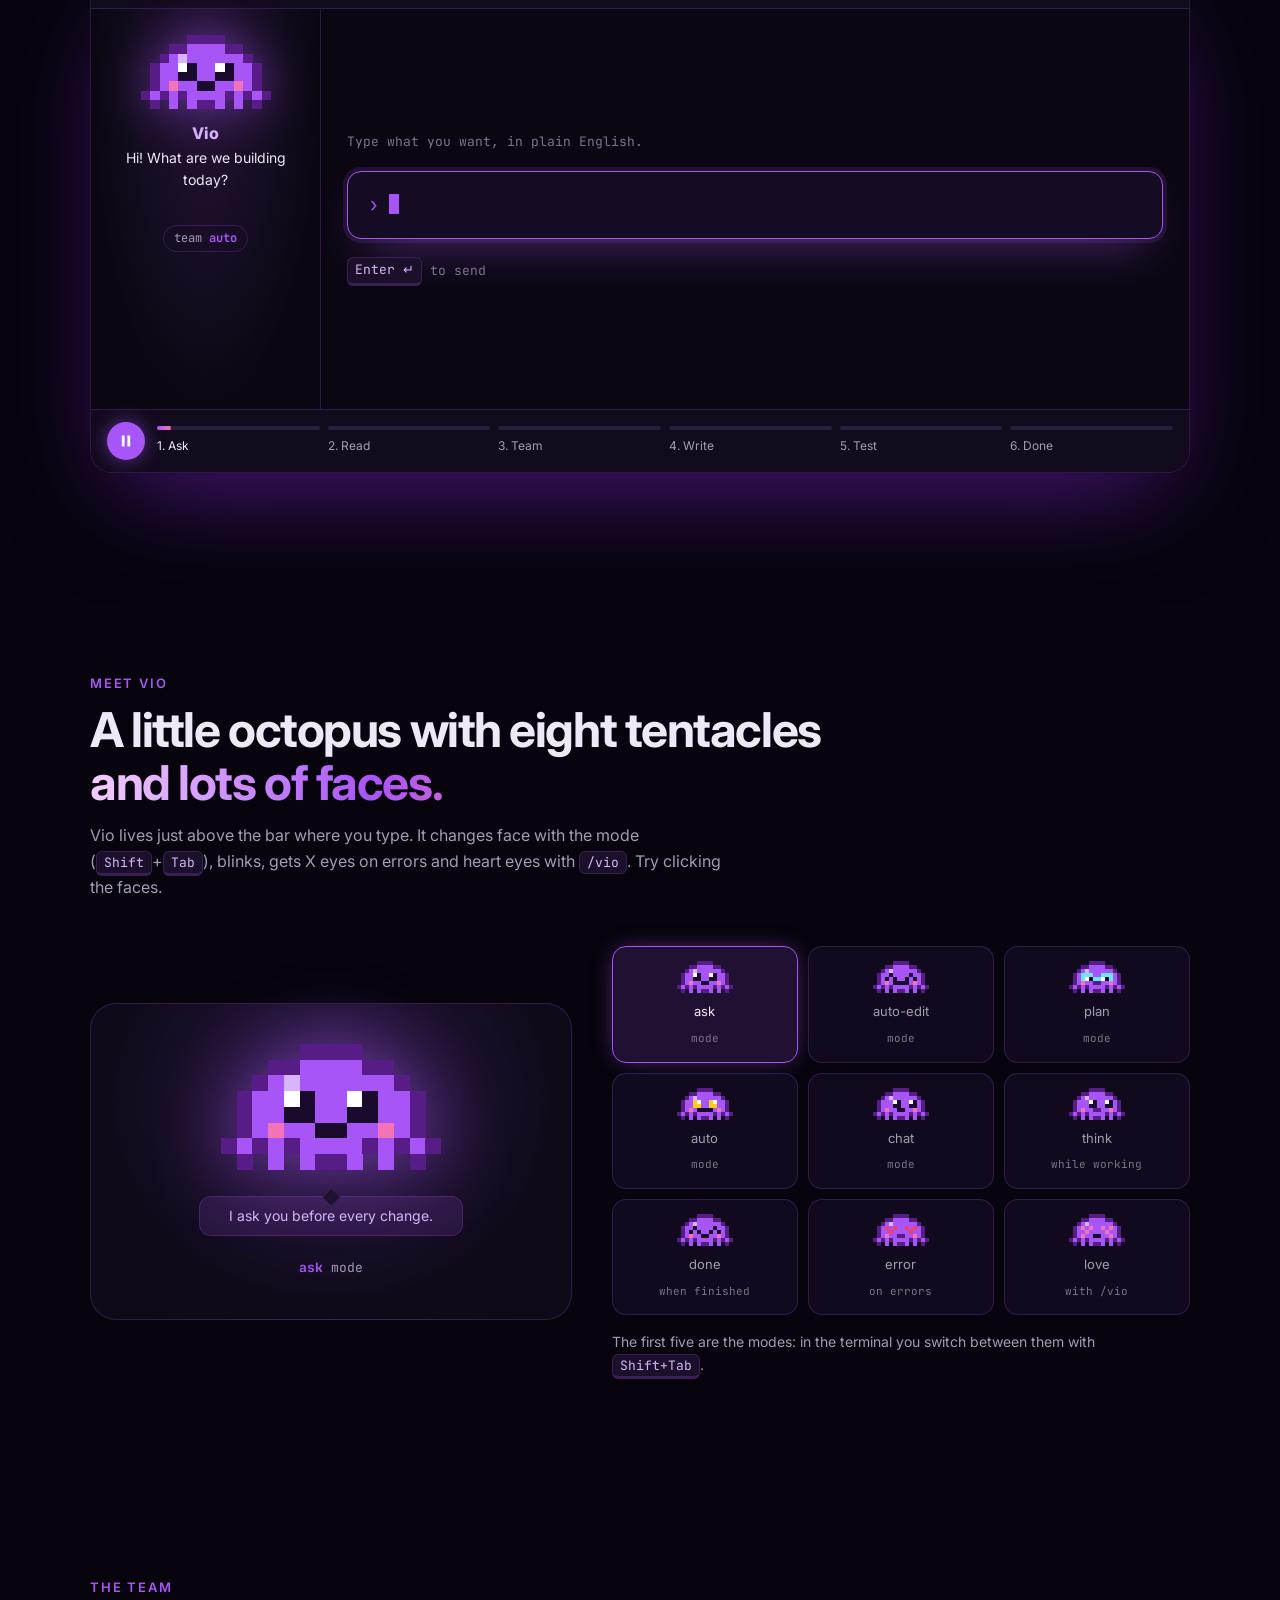
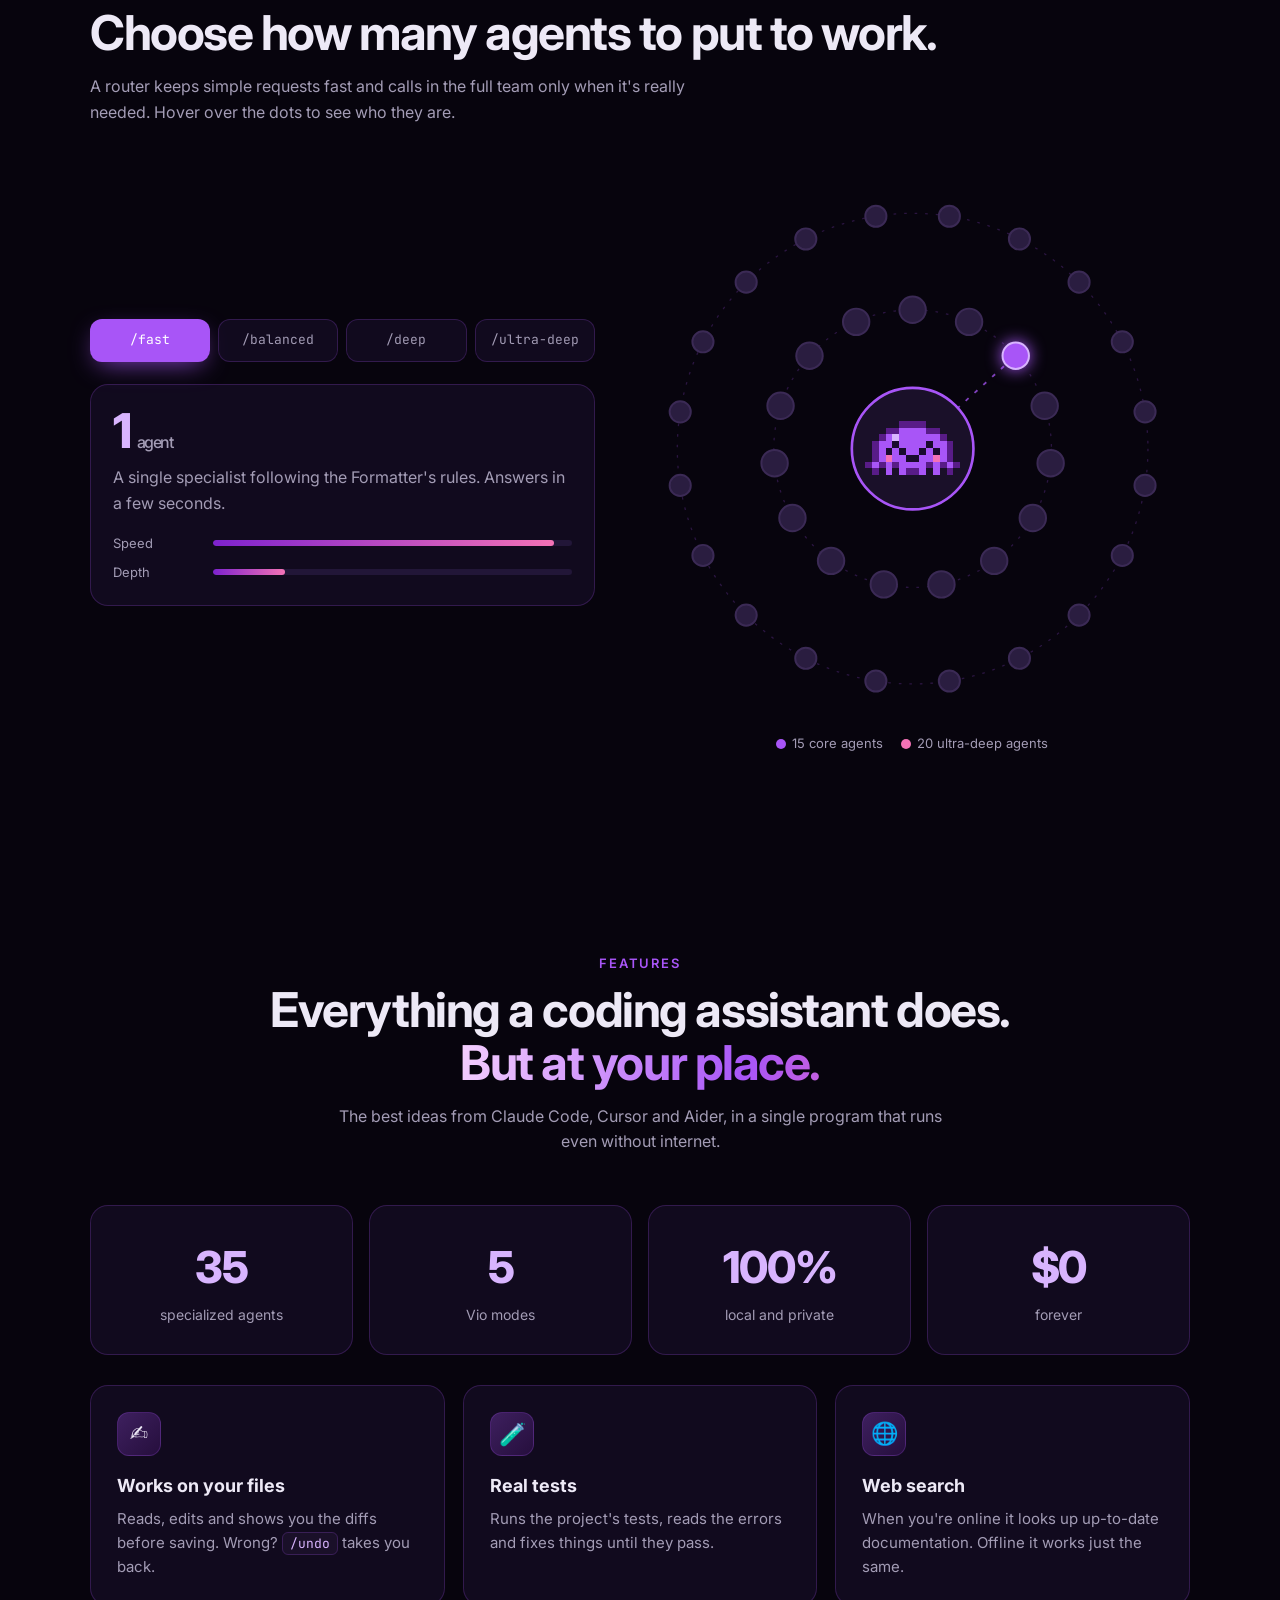
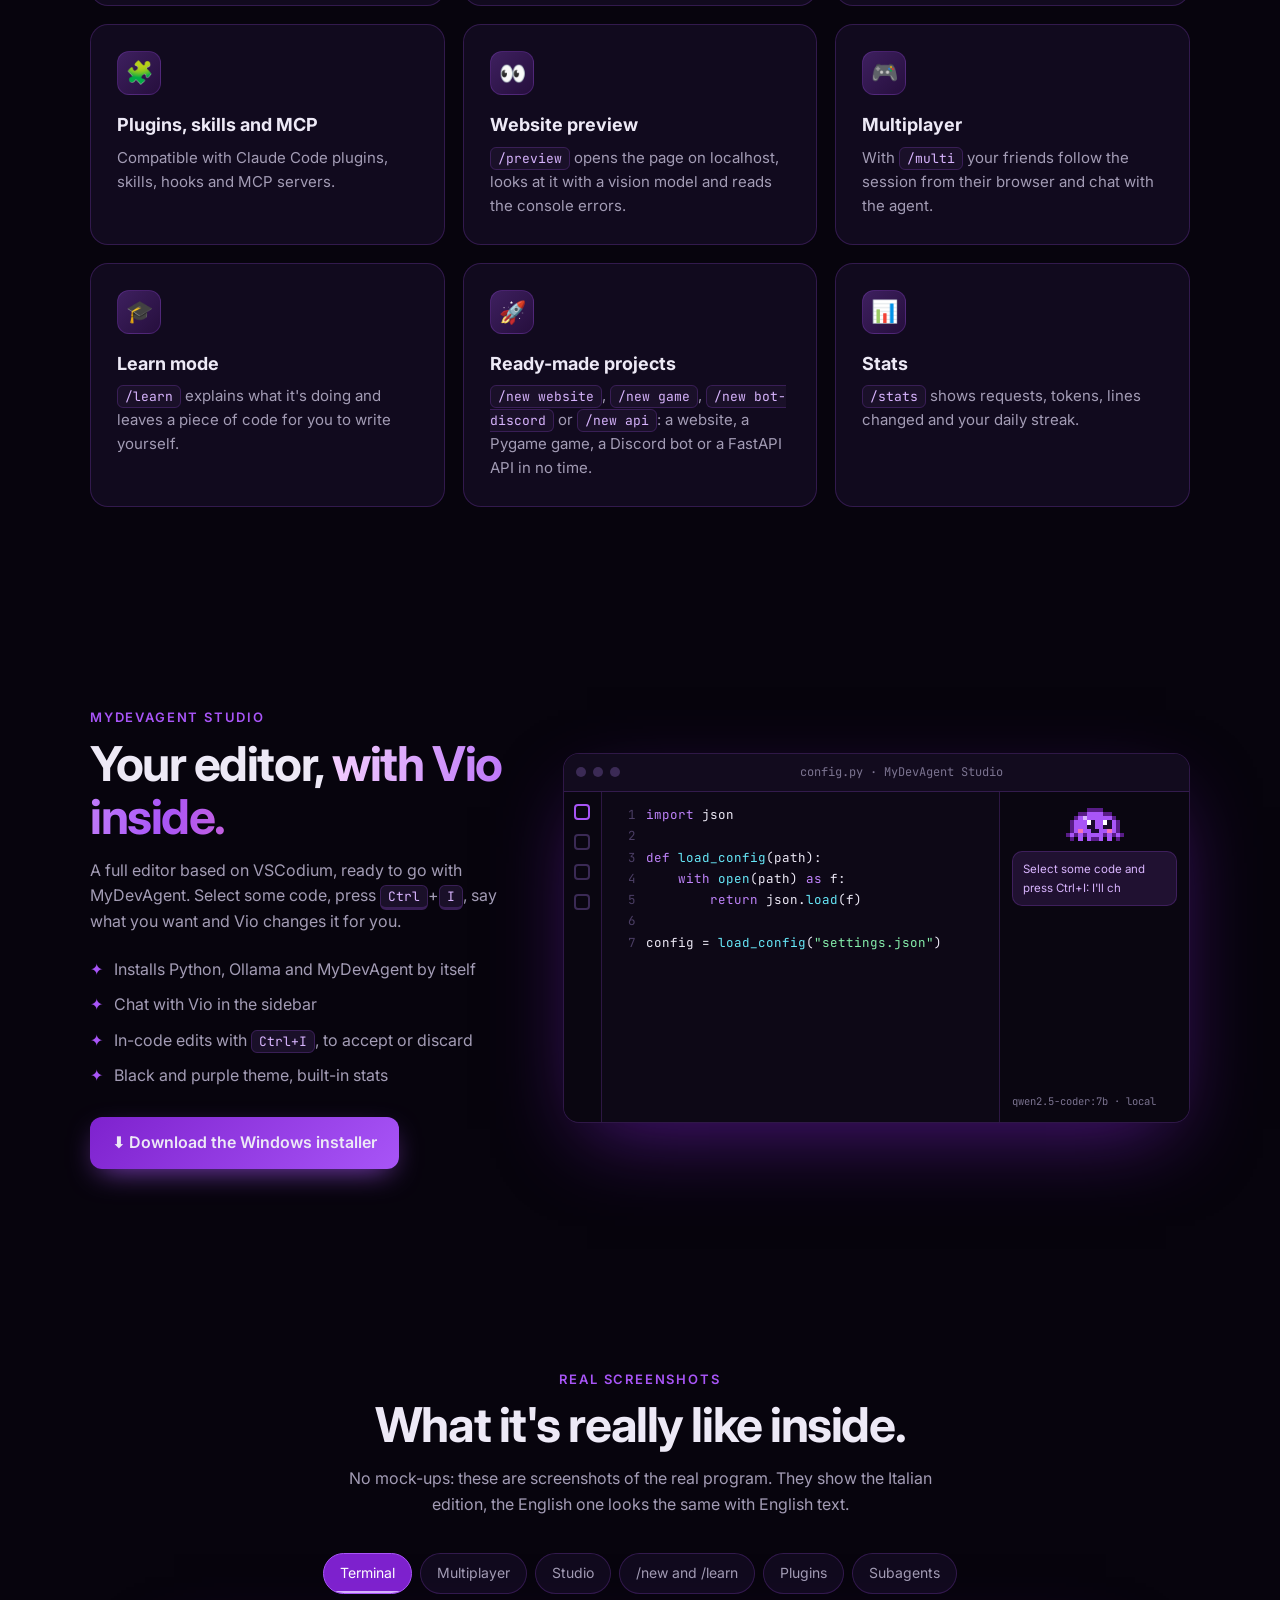
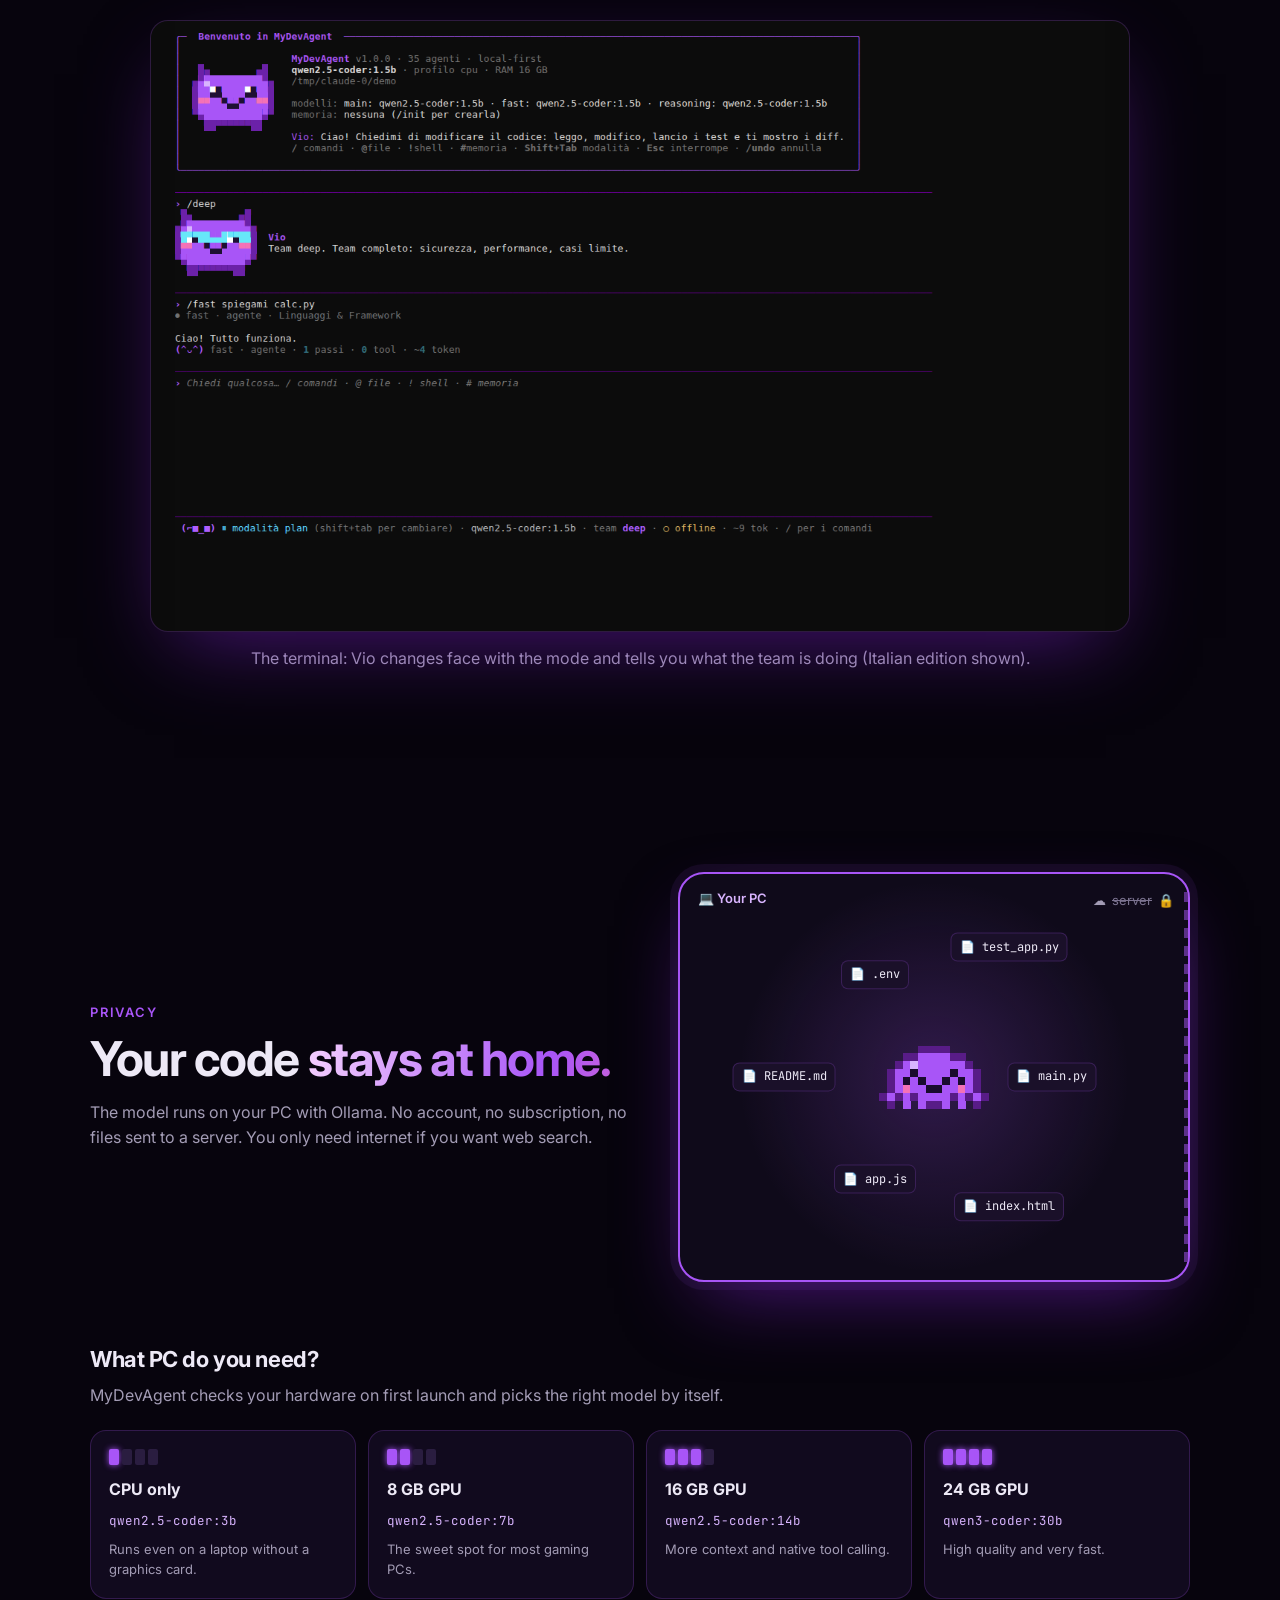
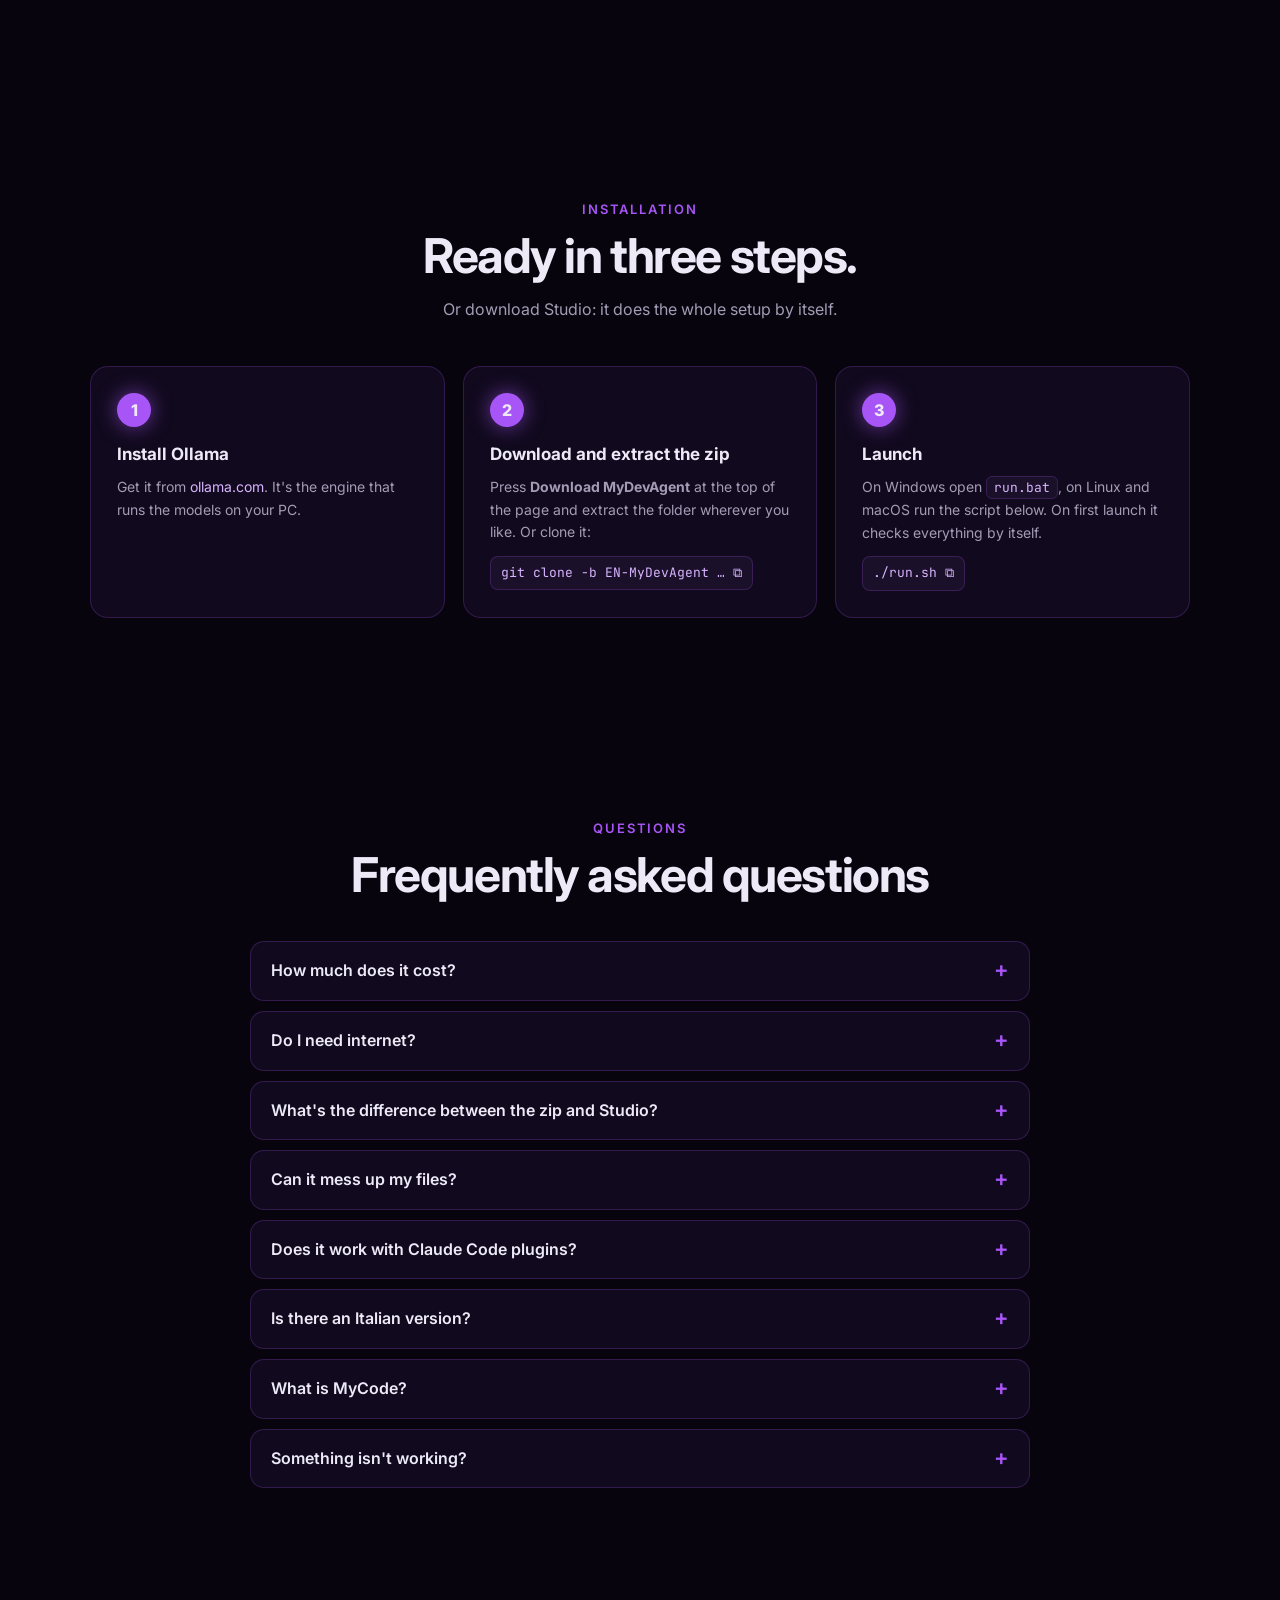
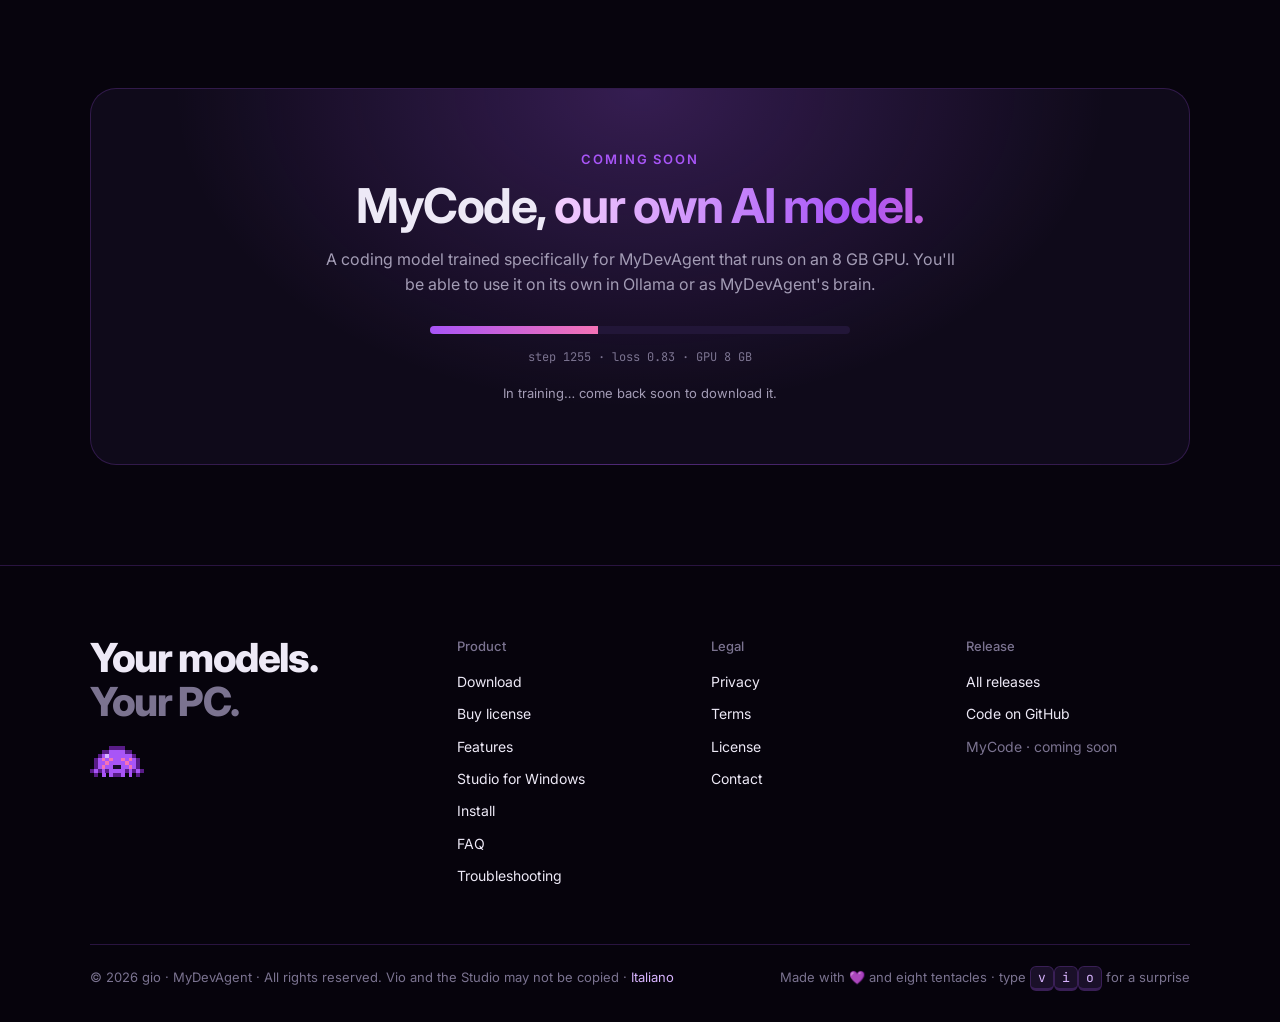
==== commit 539229ed: "English: pricing page with PayPal buttons and «Buy license» button Free 14-day trial, Base €4.99/mon" ====
--- a/en/index.html
+++ b/en/index.html
@@ -6,7 +6,7 @@
 <title>MyDevAgent · your team of AI agents, on your PC</title>
 <meta name="description" content="MyDevAgent: a local-first coding assistant with 35 specialized agents and Vio, the little purple octopus. Runs offline on your PC with Ollama.">
 <meta property="og:title" content="MyDevAgent · 35 AI agents on your PC">
-<meta property="og:description" content="It reads your project, writes the code, runs the tests and fixes its own mistakes. Free, offline, on your PC.">
+<meta property="og:description" content="It reads your project, writes the code, runs the tests and fixes its own mistakes. Offline, on your PC. Try it free for 14 days.">
 <meta name="theme-color" content="#07040d">
 <meta property="og:type" content="website">
 <meta property="og:site_name" content="MyDevAgent">
@@ -97,6 +97,9 @@
   .nav-r { display: flex; align-items: center; gap: 14px; }
   .lang { font-size: 14px; color: var(--muted); white-space: nowrap; transition: color .2s; }
   .lang:hover { color: var(--text); }
+  .buy { padding: 7px 14px; border-radius: 999px; font-size: 14px; font-weight: 700; color: #fff; white-space: nowrap; background: linear-gradient(135deg, #9333ea, #c026d3); transition: .25s; }
+  .buy:hover { box-shadow: 0 0 20px rgba(192,38,211,.5); }
+  @media (max-width: 520px) { .gh { display: none; } }
 
   /* hero */
   .hero { padding: 70px 0 40px; text-align: center; }
@@ -565,6 +568,7 @@
       <li><a href="#faq">FAQ</a></li>
     </ul>
     <div class="nav-r">
+      <a class="buy" href="pricing.html">Buy license</a>
       <a class="lang" href="https://mydevagent.github.io/" hreflang="it" lang="it" title="Versione italiana">Italiano</a>
       <a class="gh" href="https://github.com/giovannisantorofrancesco2011-arch/EN-MyDevAgent" target="_blank" rel="noopener">★ GitHub</a>
     </div>
@@ -573,7 +577,7 @@
 
 <header class="hero">
   <div class="wrap">
-    <span class="pill reveal"><i></i> Free · no cloud · works offline</span>
+    <span class="pill reveal"><i></i> Free 14-day trial · no cloud · works offline</span>
     <div class="vio-stage">
       <svg class="vio vio-hero" id="vioHero" data-expr="ask" role="img" aria-label="Vio, the little purple octopus of MyDevAgent. Click it!"></svg>
       <div class="vio-shadow"></div>
@@ -690,7 +694,7 @@
     <div class="center reveal">
       <p class="kicker">Features</p>
       <h2>Everything a coding assistant does.<br><span class="grad">But at your place.</span></h2>
-      <p class="sub">The best ideas from Claude Code, Cursor and Aider, in a single free program that runs even without internet.</p>
+      <p class="sub">The best ideas from Claude Code, Cursor and Aider, in a single program that runs even without internet.</p>
     </div>
 
     <div class="stats">
@@ -817,7 +821,7 @@
       <h2>Frequently asked questions</h2>
     </div>
     <div class="faq reveal">
-      <details><summary>Is it really free?</summary><p>Yes. MyDevAgent is free to download and use, and the models run on your PC, so you pay no subscription and no tokens.</p></details>
+      <details><summary>How much does it cost?</summary><p>You try it free for 14 days. Then you need a license: €4.99 a month or €39 once, forever (Plus: €9.99 or €79). The models run on your PC, so you pay no tokens. All the details are on the <a href="pricing.html">pricing</a> page.</p></details>
       <details><summary>Do I need internet?</summary><p>Only to download Ollama and the models the first time. After that it works offline. When you're online it can also search the web for documentation.</p></details>
       <details><summary>What's the difference between the zip and Studio?</summary><p>The zip gives you MyDevAgent in the terminal, for Windows, Linux and macOS. Studio is a full editor for Windows with Vio in the sidebar, and it installs Python, Ollama and MyDevAgent by itself.</p></details>
       <details><summary>Can it mess up my files?</summary><p>In <code>ask</code> mode it asks you before every change and shows you the diff. If you don't like something, <code>/undo</code> takes you back. In <code>plan</code> mode it only reads.</p></details>
@@ -854,6 +858,7 @@
         <h4>Product</h4>
         <ul>
           <li><a href="#download">Download</a></li>
+          <li><a href="pricing.html">Buy license</a></li>
           <li><a href="#features">Features</a></li>
           <li><a href="#studio">Studio for Windows</a></li>
           <li><a href="#install">Install</a></li>
